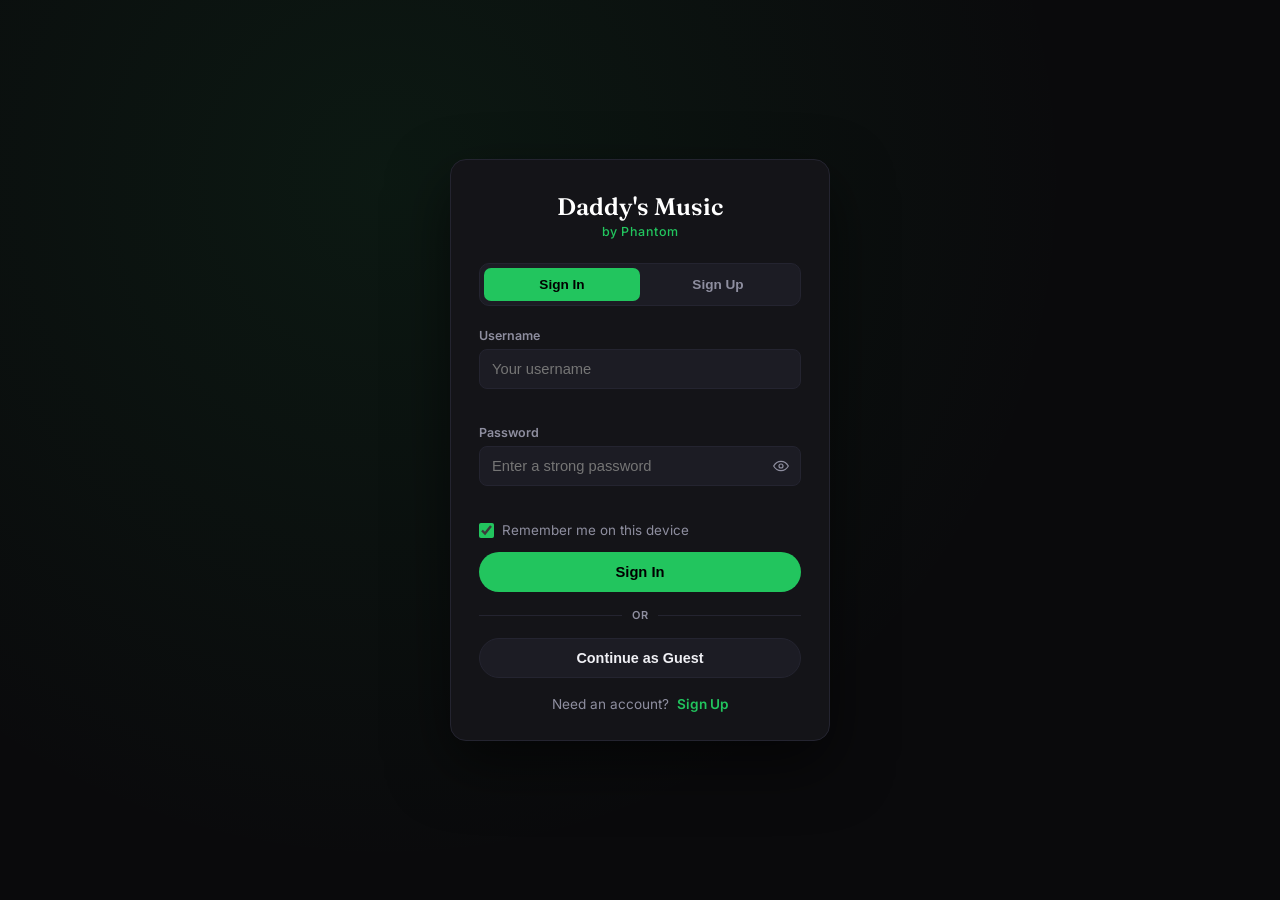
==== frontend/index.html @ 2f550583 "fix: ensure first song autoplays on mobile web without opening video" ====
<!DOCTYPE html>
<html lang="en">
<head>
  <meta charset="UTF-8">
  <meta name="viewport" content="width=device-width, initial-scale=1, viewport-fit=cover">
  <meta name="theme-color" content="#22c55e">
  <title>Daddy's Music — by Phantom</title>
  <link rel="icon" href="data:,">
  <link rel="manifest" href="manifest.json">
  <link rel="preconnect" href="https://fonts.googleapis.com">
  <link rel="preconnect" href="https://fonts.gstatic.com" crossorigin>
  <link href="https://fonts.googleapis.com/css2?family=Fraunces:opsz,wght@9..144,400;9..144,500;9..144,600&family=Inter:wght@400;500;600;700&display=swap" rel="stylesheet">
  <link rel="stylesheet" href="styles.css?v=22">
</head>
<body class="gate-active">

<div id="authGate" class="auth-gate">
  <div class="auth-card">
    <div class="auth-brand">Daddy's Music <span>by Phantom</span></div>

    <div class="auth-tabs">
      <button type="button" class="auth-tab active" id="tabLogin" data-mode="login">Sign In</button>
      <button type="button" class="auth-tab" id="tabRegister" data-mode="register">Sign Up</button>
    </div>

    <form id="authForm" autocomplete="off" action="javascript:void(0);">
      <div class="auth-field">
        <label for="gateUsername">Username</label>
        <input type="text" id="gateUsername" placeholder="e.g. phantom_92" autocomplete="off" maxlength="20" />
        <div class="field-msg" id="usernameMsg"></div>
      </div>

      <div class="auth-field">
        <label for="gatePassword">Password</label>
        <div class="pass-wrap">
          <input type="password" id="gatePassword" placeholder="Enter a strong password" autocomplete="new-password" />
          <button type="button" class="pass-toggle" id="passToggle" aria-label="Show password">
            <svg width="16" height="16" viewBox="0 0 24 24" fill="none" stroke="currentColor" stroke-width="1.8"><path d="M1 12s4-7 11-7 11 7 11 7-4 7-11 7-11-7-11-7z"/><circle cx="12" cy="12" r="3"/></svg>
          </button>
        </div>
        <div class="strength-meter" id="strengthMeter" style="display:none;">
          <div class="strength-bar"><div class="strength-fill" id="strengthFill"></div></div>
          <span class="strength-label" id="strengthLabel"></span>
        </div>
        <div class="field-msg" id="passwordMsg"></div>
      </div>

      <div class="auth-remember-row">
        <label>
          <input type="checkbox" id="gateRememberMe" checked />
          <span>Remember me on this device</span>
        </label>
      </div>

      <div class="auth-error" id="authError" style="display:none;"></div>

      <button type="submit" class="auth-submit" id="authSubmit">Sign In</button>
    </form>

    <div class="auth-divider">
      <span></span>
      <span>or</span>
      <span></span>
    </div>

    <button type="button" class="auth-guest-btn" id="guestBtn">Continue as Guest</button>

    <p class="auth-switch">
      <span id="switchText">Need an account?</span>
      <a href="#" id="switchLink">Sign Up</a>
    </p>
  </div>
</div>

<div class="app">
  <nav class="nav" aria-label="Library navigation">
    <div class="nav-brand-row">
      <div class="brand">Daddy's Music <span>by Phantom</span></div>
      <button type="button" class="nav-close-btn" id="navCloseBtn" aria-label="Close navigation" title="Close menu">✕</button>
    </div>

    <div class="nav-group">
      <div class="nav-label">Library</div>
      <div class="nav-item active" data-view="browse">
        <svg viewBox="0 0 24 24" fill="none" stroke="currentColor" stroke-width="1.6"><circle cx="11" cy="11" r="7"/><path d="M21 21l-4.3-4.3"/></svg>
        Browse
      </div>
      <div class="nav-item" data-view="favorites">
        <svg viewBox="0 0 24 24" fill="none" stroke="currentColor" stroke-width="1.6"><path d="M12 20s-7-4.4-9.5-9A5.5 5.5 0 0112 5.5 5.5 5.5 0 0121.5 11c-2.5 4.6-9.5 9-9.5 9z"/></svg>
        Favorites
      </div>
      <div class="nav-item mobile-only-item" data-view="queue">
        <svg viewBox="0 0 24 24" fill="none" stroke="currentColor" stroke-width="1.6"><path d="M8 6h13M8 12h13M8 18h13M3 6h.01M3 12h.01M3 18h.01"/></svg>
        Up Next (Queue)
      </div>
    </div>

    <div class="nav-group">
      <div class="nav-label">Smart Mixes</div>
      <div class="nav-item" data-view="smart-top">
        <svg viewBox="0 0 24 24" fill="none" stroke="currentColor" stroke-width="1.6"><path d="M13 2L3 14h9l-1 8 10-12h-9l1-8z"/></svg>
        Top Played
      </div>
      <div class="nav-item" data-view="smart-forgotten">
        <svg viewBox="0 0 24 24" fill="none" stroke="currentColor" stroke-width="1.6"><circle cx="12" cy="12" r="9"/><path d="M12 7v5l3 3"/></svg>
        Forgotten Favorites
      </div>
      <div class="nav-item" id="quickMixNavBtn" data-view="smart-quickmix">
        <svg viewBox="0 0 24 24" fill="none" stroke="currentColor" stroke-width="1.6"><path d="M12 3v18M3 12h18M5.6 5.6l12.8 12.8M18.4 5.6L5.6 18.4"/></svg>
        Quick Mix
      </div>
    </div>

    <div class="nav-group">
      <div class="nav-label">Playlists</div>
      <div id="playlistList"></div>
      <div class="new-playlist" id="newPlaylistBtn">
        <svg width="14" height="14" viewBox="0 0 24 24" fill="none" stroke="currentColor" stroke-width="2"><path d="M12 5v14M5 12h14"/></svg>
        New playlist
      </div>
    </div>

    <div class="nav-user-box" id="navUserBox" style="display:none;">
      <div class="nav-user-info">
        <div class="nav-user-avatar" id="navUserAvatar">P</div>
        <div class="nav-user-meta">
          <div class="nav-username" id="navUsername">User</div>
          <div class="nav-user-sub">Phantom Member</div>
        </div>
      </div>
      <button type="button" class="nav-logout-btn" id="navLogoutBtn" title="Sign out" aria-label="Sign out">
        <svg width="16" height="16" viewBox="0 0 24 24" fill="none" stroke="currentColor" stroke-width="1.8"><path d="M9 21H5a2 2 0 01-2-2V5a2 2 0 012-2h4M16 17l5-5-5-5M21 12H9"/></svg>
      </button>
    </div>
  </nav>
  <div id="mobileNavBackdrop" class="mobile-nav-backdrop"></div>

  <main class="main" id="mainContent">
    <div class="top-row">
      <button type="button" class="mobile-menu-btn" id="mobileMenuBtn" aria-label="Open Library Menu" title="Menu">
        <svg width="20" height="20" viewBox="0 0 24 24" fill="none" stroke="currentColor" stroke-width="2"><path d="M3 12h18M3 6h18M3 18h18"/></svg>
      </button>
      <div class="search-wrap" role="search">
        <svg class="search-icon" viewBox="0 0 24 24" fill="none" stroke="currentColor" stroke-width="1.6"><circle cx="11" cy="11" r="7"/><path d="M21 21l-4.3-4.3"/></svg>
        <input id="searchInput" type="text" placeholder="Search songs, artists, or fuzzy filter (e.g. 'arjit channa')…" aria-label="Search library" autocomplete="off" spellcheck="false">
        <button type="button" class="search-clear-btn hidden" id="searchClearBtn" aria-label="Clear search" title="Clear search">✕</button>
      </div>

      <div class="top-actions-right">
        <button type="button" class="top-pill-btn" id="listenAlongBtn" title="Multi-User Listen Along Room">
          <svg width="14" height="14" viewBox="0 0 24 24" fill="none" stroke="currentColor" stroke-width="1.8"><path d="M17 21v-2a4 4 0 00-4-4H5a4 4 0 00-4 4v2"/><circle cx="9" cy="7" r="4"/><path d="M23 21v-2a4 4 0 00-3-3.87M16 3.13a4 4 0 010 7.75"/></svg>
          <span id="listenAlongLabel">Listen Along</span>
          <span id="roomBadge" class="room-live-dot hidden"></span>
        </button>

        <button type="button" class="top-icon-btn" id="cmdPaletteBtn" title="Command Palette & Keyboard Shortcuts (Ctrl+K)" aria-label="Command Palette">
          <svg width="16" height="16" viewBox="0 0 24 24" fill="none" stroke="currentColor" stroke-width="1.8"><rect x="3" y="5" width="18" height="14" rx="2"/><path d="M7 9h2M11 9h2M15 9h2M7 13h10"/></svg>
        </button>
      </div>
    </div>

    <h1 class="section-title" id="viewTitle">Browse</h1>
    <p class="hint" id="viewHint">Search for any song or artist. Click a track to stream ad-free.</p>

    <div class="track-list">
      <div class="track-head">
        <div>#</div>
        <div>Title</div>
        <div>Album</div>
        <div></div>
        <div style="text-align:right">Time</div>
      </div>
      <div id="trackContainer"></div>
    </div>
  </main>

  <aside class="queue" aria-label="Playback queue">
    <div class="queue-header-row">
      <div>
        <h2>Up next</h2>
        <p class="hint">Drag tracks (⋮⋮) to reorder.</p>
      </div>
      <button type="button" class="nav-mini-btn" id="clearQueueBtn" title="Clear queue">Clear</button>
    </div>
    <div id="queueContainer"></div>
  </aside>

  <footer class="player" id="playerBar" aria-label="Player controls">
    <div class="p-now" id="playerNow">
      <div class="p-now-clickable" id="nowTrackClickArea" title="Click to open YouTube Music Video">
        <img class="cover" id="nowCover" crossorigin="anonymous" src="" alt="Album Art" style="display:none; object-fit:cover;" />
        <div class="t-meta">
          <div class="t-title" id="nowTitle">Nothing playing</div>
          <div class="t-artist" id="nowArtist">Pick a track to start</div>
        </div>
      </div>
      <div class="p-now-actions">
        <button type="button" class="icon-btn fav" id="nowFav" aria-label="Favorite current track" title="Favorite (F)">
          <svg width="16" height="16" viewBox="0 0 24 24" fill="none" stroke="currentColor" stroke-width="1.8"><path d="M12 20s-7-4.4-9.5-9A5.5 5.5 0 0112 5.5 5.5 5.5 0 0121.5 11c-2.5 4.6-9.5 9-9.5 9z"/></svg>
        </button>
        <button type="button" class="icon-btn" id="nowAddPlaylistBtn" aria-label="Add current track to playlist" title="Add to Playlist / Queue">
          <svg width="16" height="16" viewBox="0 0 24 24" fill="none" stroke="currentColor" stroke-width="1.8"><path d="M12 5v14M5 12h14"/></svg>
        </button>
      </div>
    </div>

    <div class="p-controls">
      <div class="p-buttons">
        <button type="button" class="toggle" id="shuffleBtn" aria-label="Shuffle" title="Shuffle">
          <svg width="16" height="16" viewBox="0 0 24 24" fill="none" stroke="currentColor" stroke-width="1.8"><path d="M16 3h5v5M4 20L21 3M21 16v5h-5M4 4l5 5"/></svg>
        </button>
        <button type="button" id="prevBtn" aria-label="Previous track" title="Previous (P)">
          <svg width="18" height="18" viewBox="0 0 24 24" fill="currentColor"><path d="M6 5h2v14H6zM20 5v14l-11-7z"/></svg>
        </button>
        <button type="button" class="play-btn" id="playBtn" aria-label="Play" title="Play / Pause (Space)">
          <svg id="playIcon" width="15" height="15" viewBox="0 0 24 24" fill="currentColor"><path d="M8 5v14l11-7z"/></svg>
        </button>
        <button type="button" id="nextBtn" aria-label="Next track" title="Next (N)">
          <svg width="18" height="18" viewBox="0 0 24 24" fill="currentColor"><path d="M16 5h2v14h-2zM4 5v14l11-7z"/></svg>
        </button>
        <button type="button" class="toggle" id="repeatBtn" aria-label="Repeat" title="Repeat">
          <svg width="16" height="16" viewBox="0 0 24 24" fill="none" stroke="currentColor" stroke-width="1.8"><path d="M17 2l4 4-4 4M3 11V9a4 4 0 014-4h14M7 22l-4-4 4-4M21 13v2a4 4 0 01-4 4H3"/></svg>
        </button>
      </div>
      <div class="p-seek">
        <span class="p-time" id="curTime">0:00</span>
        <div class="seek-track" id="seekTrack" role="slider" aria-label="Seek" tabindex="0" aria-valuemin="0" aria-valuemax="100" aria-valuenow="0">
          <div class="seek-fill" id="seekFill"></div>
        </div>
        <span class="p-time end" id="durTime">0:00</span>
      </div>
    </div>

    <div class="p-extra">
      <canvas id="playerVisualizer" class="player-visualizer" width="108" height="30" title="Real-Time Visualizer — Click to cycle mode (Bars / Spectrum / Waveform)"></canvas>

      <button type="button" class="pill-btn-extra" id="speedBtn" title="Playback Speed (Pitch-Preserved) — Click to cycle">1.0×</button>

      <div class="sleep-wrap">
        <button type="button" class="icon-btn-extra" id="sleepTimerBtn" aria-label="Sleep Timer" title="Sleep Timer">
          <svg width="16" height="16" viewBox="0 0 24 24" fill="none" stroke="currentColor" stroke-width="1.8"><path d="M21 12.79A9 9 0 1111.21 3 7 7 0 0021 12.79z"/></svg>
          <span id="sleepTimerBadge" class="sleep-badge hidden"></span>
        </button>
        <div id="sleepTimerMenu" class="popover-menu hidden">
          <div class="popover-title">Sleep Timer</div>
          <button type="button" class="popover-option" data-sleep="0">Off</button>
          <button type="button" class="popover-option" data-sleep="15">15 minutes</button>
          <button type="button" class="popover-option" data-sleep="30">30 minutes</button>
          <button type="button" class="popover-option" data-sleep="45">45 minutes</button>
          <button type="button" class="popover-option" data-sleep="eot">End of Track</button>
        </div>
      </div>

      <button type="button" class="icon-btn-extra" id="videoToggleBtn" aria-label="YouTube Music Video" title="Watch YouTube Music Video">
        <svg width="16" height="16" viewBox="0 0 24 24" fill="none" stroke="currentColor" stroke-width="1.8"><rect x="2" y="5" width="15" height="14" rx="2"/><path d="M17 9l5-3v12l-5-3v-6z"/></svg>
      </button>

      <button type="button" class="icon-btn-extra" id="lyricsBtn" aria-label="Toggle Lyrics" title="Synced Lyrics" onclick="toggleLyricsModal()">
        <svg width="16" height="16" viewBox="0 0 24 24" fill="none" stroke="currentColor" stroke-width="1.8"><path d="M12 14c1.66 0 3-1.34 3-3V5c0-1.66-1.34-3-3-3S9 3.34 9 5v6c0 1.66 1.34 3 3 3zm5-3c0 2.76-2.24 5-5 5s-5-2.24-5-5H5c0 3.53 2.61 6.43 6 6.92V21h2v-3.08c3.39-.49 6-3.39 6-6.92h-2z"/></svg>
      </button>

      <button type="button" class="icon-btn-extra" id="eqBtn" aria-label="Studio & Equalizer" title="Studio Audio & Equalizer (Crossfade / ReplayGain)" onclick="toggleEqModal()">
        <svg width="16" height="16" viewBox="0 0 24 24" fill="none" stroke="currentColor" stroke-width="1.8"><path d="M10 20h4V4h-4v16zm-6 0h4v-8H4v8zM16 9v11h4V9h-4z"/></svg>
      </button>

      <button type="button" class="icon-btn-extra" id="pipBtn" aria-label="Mini Player (Picture-in-Picture)" title="Floating Mini-Player (Picture-in-Picture)">
        <svg width="16" height="16" viewBox="0 0 24 24" fill="none" stroke="currentColor" stroke-width="1.8"><rect x="2" y="4" width="20" height="16" rx="2"/><rect x="11" y="11" width="9" height="7" rx="1" fill="currentColor"/></svg>
      </button>

      <div class="vol">
        <svg width="15" height="15" viewBox="0 0 24 24" fill="none" stroke="currentColor" stroke-width="1.8"><path d="M4 9v6h4l5 5V4L8 9H4z"/></svg>
        <input type="range" id="volSlider" min="0" max="100" value="70" aria-label="Volume">
      </div>
    </div>
  </footer>
</div>

<div id="lyrics-modal" class="lyrics-modal hidden">
  <div class="lyrics-header">
    <div class="lyrics-track-info">
      <h3 id="lyrics-song-title">Song Title</h3>
      <p id="lyrics-song-artist">Artist Name</p>
    </div>

    <div class="lyrics-sync-controls">
      <button type="button" class="sync-adj-btn" onclick="adjustLyricOffset(-0.5)" title="Lyrics earlier (-0.5s)">-0.5s</button>
      <span id="lyricOffsetDisplay">-0.3s</span>
      <button type="button" class="sync-adj-btn" onclick="adjustLyricOffset(0.5)" title="Lyrics later (+0.5s)">+0.5s</button>
    </div>

    <button class="close-btn" type="button" onclick="toggleLyricsModal()" aria-label="Close lyrics">✕</button>
  </div>

  <div class="lyrics-viz-bar">
    <canvas id="lyricsVisualizer" width="350" height="40" title="Click to switch visualizer style"></canvas>
  </div>

  <div id="lyrics-container" class="lyrics-container">
    <p class="lyrics-status">Play a song to load lyrics...</p>
  </div>
</div>

<div id="eq-modal" class="eq-modal hidden">
  <div class="eq-header">
    <h3>Studio Audio & Equalizer</h3>
    <button class="close-btn" type="button" onclick="toggleEqModal()">✕</button>
  </div>
  
  <div class="eq-presets">
    <label for="eq-preset-select">Preset:</label>
    <select id="eq-preset-select" onchange="applyEqPreset(this.value)">
      <option value="flat">Flat (Default)</option>
      <option value="bass">Bass Boost</option>
      <option value="treble">Treble Boost</option>
      <option value="vocal">Vocal Booster</option>
      <option value="electronic">Electronic / Dance</option>
    </select>
  </div>

  <div class="eq-sliders">
    <div class="eq-band">
      <span class="eq-val" id="val-band-60">0dB</span>
      <input type="range" id="band-60" min="-12" max="12" step="1" value="0" oninput="updateBand(0, this.value)" />
      <span class="eq-label">60Hz</span>
    </div>
    <div class="eq-band">
      <span class="eq-val" id="val-band-250">0dB</span>
      <input type="range" id="band-250" min="-12" max="12" step="1" value="0" oninput="updateBand(1, this.value)" />
      <span class="eq-label">250Hz</span>
    </div>
    <div class="eq-band">
      <span class="eq-val" id="val-band-1k">0dB</span>
      <input type="range" id="band-1k" min="-12" max="12" step="1" value="0" oninput="updateBand(2, this.value)" />
      <span class="eq-label">1kHz</span>
    </div>
    <div class="eq-band">
      <span class="eq-val" id="val-band-4k">0dB</span>
      <input type="range" id="band-4k" min="-12" max="12" step="1" value="0" oninput="updateBand(3, this.value)" />
      <span class="eq-label">4kHz</span>
    </div>
    <div class="eq-band">
      <span class="eq-val" id="val-band-16k">0dB</span>
      <input type="range" id="band-16k" min="-12" max="12" step="1" value="0" oninput="updateBand(4, this.value)" />
      <span class="eq-label">16kHz</span>
    </div>
  </div>

  <div class="studio-divider"></div>

  <div class="studio-controls">
    <div class="studio-row">
      <div class="studio-label-wrap">
        <span class="studio-title">Gapless Crossfade</span>
        <span class="studio-sub">Smooth gain ramp between tracks</span>
      </div>
      <div class="studio-control-right">
        <input type="range" id="crossfadeSlider" min="0" max="6" step="1" value="3" />
        <span id="crossfadeVal" class="studio-badge">3s</span>
      </div>
    </div>

    <div class="studio-row">
      <div class="studio-label-wrap">
        <span class="studio-title">ReplayGain Normalizer</span>
        <span class="studio-sub">Dynamics compressor & RMS loudness match</span>
      </div>
      <label class="studio-switch">
        <input type="checkbox" id="replayGainToggle" checked />
        <span class="studio-slider"></span>
      </label>
    </div>

    <div class="studio-row">
      <div class="studio-label-wrap">
        <span class="studio-title">Visualizer Mode</span>
        <span class="studio-sub">Real-time AnalyserNode spectrum style</span>
      </div>
      <select id="vizModeSelect" class="studio-select">
        <option value="bars">Frequency Bars</option>
        <option value="retro">Retro LED Spectrum</option>
        <option value="wave">Circular / Waveform</option>
      </select>
    </div>
  </div>
</div>

<div id="playlistModal" class="modal-overlay" style="display:none;">
  <div class="modal-box">
    <h3 id="playlistModalTitle">New Playlist</h3>
    <p id="playlistModalDesc">Give your playlist a title to start adding tracks.</p>
    <input type="text" id="modalPlaylistInput" placeholder="My Chill Vibes..." maxlength="50" autocomplete="off" />
    <div class="modal-actions">
      <button id="cancelModalBtn" class="btn-secondary" type="button">Cancel</button>
      <button id="createModalBtn" class="btn-primary" type="button">Create</button>
    </div>
  </div>
</div>

<div id="cmdPaletteModal" class="modal-overlay" style="display:none;">
  <div class="modal-box cmd-palette-box">
    <div class="cmd-search-bar">
      <svg width="16" height="16" viewBox="0 0 24 24" fill="none" stroke="currentColor" stroke-width="1.8"><circle cx="11" cy="11" r="7"/><path d="M21 21l-4.3-4.3"/></svg>
      <input type="text" id="cmdPaletteInput" placeholder="Type a command or playlist…" autocomplete="off" spellcheck="false" />
      <button type="button" class="close-btn" id="closeCmdPaletteBtn">✕</button>
    </div>

    <div id="cmdPaletteResults" class="cmd-results"></div>

    <div class="cmd-shortcuts-section">
      <div class="cmd-section-title">Keyboard Shortcuts</div>
      <div class="cmd-shortcuts-grid">
        <div class="hotkey-item">
          <span class="hotkey-label">Play / Pause</span>
          <span class="hotkey-keys"><kbd>Space</kbd></span>
        </div>
        <div class="hotkey-item">
          <span class="hotkey-label">Seek -10s / +10s</span>
          <span class="hotkey-keys"><kbd>J</kbd><span class="hotkey-sep">/</span><kbd>L</kbd></span>
        </div>
        <div class="hotkey-item">
          <span class="hotkey-label">Seek -5s / +5s</span>
          <span class="hotkey-keys"><kbd>←</kbd><span class="hotkey-sep">/</span><kbd>→</kbd></span>
        </div>
        <div class="hotkey-item">
          <span class="hotkey-label">Volume ±5%</span>
          <span class="hotkey-keys"><kbd>↑</kbd><span class="hotkey-sep">/</span><kbd>↓</kbd></span>
        </div>
        <div class="hotkey-item">
          <span class="hotkey-label">Next / Previous</span>
          <span class="hotkey-keys"><kbd>N</kbd><span class="hotkey-sep">/</span><kbd>P</kbd></span>
        </div>
        <div class="hotkey-item">
          <span class="hotkey-label">Mute / Unmute</span>
          <span class="hotkey-keys"><kbd>M</kbd></span>
        </div>
        <div class="hotkey-item">
          <span class="hotkey-label">Favorite Track</span>
          <span class="hotkey-keys"><kbd>F</kbd></span>
        </div>
        <div class="hotkey-item">
          <span class="hotkey-label">Command Palette</span>
          <span class="hotkey-keys"><kbd>Ctrl + K</kbd></span>
        </div>
      </div>
    </div>
  </div>
</div>

<div id="listenAlongModal" class="modal-overlay" style="display:none;">
  <div class="modal-box listen-along-box">
    <div class="eq-header">
      <h3>Listen Along — Live Room</h3>
      <button type="button" class="close-btn" id="closeListenAlongBtn">✕</button>
    </div>
    <p>Synchronize playback and share a live queue with friends in real time.</p>

    <div id="roomDisconnectedView">
      <div class="room-join-row">
        <input type="text" id="roomCodeInput" placeholder="Enter Room Code (e.g. PHN482)" maxlength="12" autocomplete="off" />
        <button type="button" class="btn-primary" id="joinRoomBtn">Join</button>
      </div>
      <div class="room-or-divider"><span>OR</span></div>
      <button type="button" class="btn-secondary full-width-btn" id="createRoomBtn">Create New Listen Along Room</button>
    </div>

    <div id="roomConnectedView" class="hidden">
      <div class="room-active-banner">
        <div>
          <div class="room-code-label">Active Room Code</div>
          <div class="room-code-display" id="activeRoomCodeDisplay">------</div>
        </div>
        <div class="room-banner-actions">
          <button type="button" class="btn-secondary" id="copyRoomCodeBtn">Copy Code</button>
          <button type="button" class="btn-secondary danger-border" id="leaveRoomBtn">Leave</button>
        </div>
      </div>
      <div class="room-members-box">
        <div class="nav-label">Connected Listeners (<span id="roomMemberCount">1</span>)</div>
        <div id="roomMembersList" class="room-members-list"></div>
      </div>
      <div class="room-sync-actions">
        <button type="button" class="btn-primary full-width-btn" id="broadcastStateBtn">Sync Everyone to My Current Playback</button>
      </div>
    </div>
  </div>
</div>

<div id="trackDropdown" class="track-dropdown" style="display:none;">
  <div class="dropdown-item" id="dropdownQueueAction">
    <svg width="14" height="14" viewBox="0 0 24 24" fill="none" stroke="currentColor" stroke-width="2"><path d="M12 5v14M5 12h14"/></svg>
    <span>Add to Queue</span>
  </div>
  <div class="dropdown-divider"></div>
  <div class="dropdown-header">Add to Playlist</div>
  <div id="dropdownPlaylistContainer"></div>
</div>

<div id="videoModal" class="video-modal-backdrop hidden">
  <div class="video-modal-card" id="videoModalCard">
    <div class="video-modal-header">
      <div class="video-meta-left">
        <span class="yt-video-badge">● YT VIDEO</span>
        <div class="video-titles">
          <h3 id="videoModalTitle">Select a track</h3>
          <p id="videoModalArtist">YouTube Music Video</p>
        </div>
      </div>
      <div class="video-modal-actions">
        <button type="button" class="video-ctrl-btn" id="videoDockBtn" title="Toggle Docked Mini-Video / Cinema Mode">
          <svg width="15" height="15" viewBox="0 0 24 24" fill="none" stroke="currentColor" stroke-width="1.8"><rect x="2" y="4" width="20" height="16" rx="2"/><rect x="12" y="11" width="8" height="7" rx="1" fill="currentColor"/></svg>
        </button>
        <button type="button" class="video-ctrl-btn" id="videoFullscreenBtn" title="Fullscreen Video">
          <svg width="15" height="15" viewBox="0 0 24 24" fill="none" stroke="currentColor" stroke-width="1.8"><path d="M8 3H5a2 2 0 00-2 2v3m18 0V5a2 2 0 00-2-2h-3m0 18h3a2 2 0 002-2v-3M3 16v3a2 2 0 002 2h3"/></svg>
        </button>
        <button type="button" class="video-ctrl-btn close" id="closeVideoModalBtn" title="Minimize to Audio-Only">✕</button>
      </div>
    </div>

    <div class="video-stage" id="videoStage">
      <div id="ytPlayerContainer" class="yt-player-container"></div>
      <div id="videoLoadingOverlay" class="video-loading-overlay hidden">
        <div class="video-spinner"></div>
        <span>Loading YouTube Music Video…</span>
      </div>
    </div>
  </div>
</div>

<audio id="audioEngine" crossorigin="anonymous" preload="auto"></audio>
<audio id="audioEngineB" crossorigin="anonymous" preload="auto"></audio>

<script src="https://www.youtube.com/iframe_api"></script>
<script src="socket.io.min.js"></script>
<script src="auth-gate.js?v=22"></script>
<script src="app.js?v=22"></script>
</body>
</html>
---- frontend/styles.css ----
* {
  margin: 0;
  padding: 0;
  box-sizing: border-box;
}

:root {
  --bg-base: #0a0a0c;
  --bg-surface: #141418;
  --bg-card: #1c1c24;
  --bg-card-hover: #262632;
  --text-main: #f0f0f5;
  --text-muted: #8e8e9f;
  --brand: #22c55e;
  --brand-glow: rgba(34, 197, 94, 0.25);
  --danger: #ef4444;
  --border: #242430;
  --border-subtle: #24242e;
  --surface-2: #272733;
  --bg-hover: #27272a;
  --accent: #1ed760;
  --dynamic-tint: rgba(34, 197, 94, 0.09);
  --dynamic-tint-secondary: rgba(16, 185, 129, 0.04);
}

html, body {
  overscroll-behavior: none;
}

body {
  font-family: 'Inter', -apple-system, BlinkMacSystemFont, "Segoe UI", Roboto, sans-serif;
  background-color: var(--bg-base);
  color: var(--text-main);
  height: 100vh;
  overflow: hidden;
  user-select: none;
}

::-webkit-scrollbar {
  width: 6px;
  height: 6px;
}
::-webkit-scrollbar-track {
  background: transparent;
}
::-webkit-scrollbar-thumb {
  background: var(--border);
  border-radius: 4px;
}
::-webkit-scrollbar-thumb:hover {
  background: var(--text-muted);
}

.app {
  display: grid;
  grid-template-columns: 240px 1fr 300px;
  grid-template-rows: 1fr 86px;
  height: 100vh;
  overflow: hidden;
}

.nav {
  grid-row: 1;
  grid-column: 1;
  background: var(--bg-surface);
  border-right: 1px solid var(--border);
  padding: 24px 16px;
  display: flex;
  flex-direction: column;
  gap: 20px;
  overflow-y: auto;
}

.brand {
  font-family: 'Fraunces', serif;
  font-size: 1.3rem;
  font-weight: 600;
  color: #fff;
  letter-spacing: -0.3px;
}

.brand span {
  display: block;
  font-family: 'Inter', sans-serif;
  font-size: 0.75rem;
  color: var(--brand);
  font-weight: 500;
  letter-spacing: 0.5px;
  margin-top: 2px;
}

.nav-group {
  display: flex;
  flex-direction: column;
  gap: 5px;
}

.nav-label-row {
  display: flex;
  align-items: center;
  justify-content: space-between;
  padding: 0 10px 4px;
}

.nav-label {
  font-size: 0.72rem;
  text-transform: uppercase;
  color: var(--text-muted);
  letter-spacing: 0.8px;
  font-weight: 700;
  padding: 0 10px 4px;
}

.nav-label-row .nav-label {
  padding: 0;
}

.nav-mini-btn {
  display: inline-flex;
  align-items: center;
  gap: 4px;
  background: var(--bg-card);
  border: 1px solid var(--border);
  color: var(--text-muted);
  font-size: 0.72rem;
  font-weight: 600;
  padding: 3px 8px;
  border-radius: 6px;
  cursor: pointer;
  transition: color 0.15s, border-color 0.15s, background 0.15s;
}

.nav-mini-btn:hover {
  color: var(--text-main);
  border-color: var(--brand);
  background: var(--bg-card-hover);
}

.nav-item {
  display: flex;
  align-items: center;
  gap: 12px;
  padding: 9px 14px;
  border-radius: 8px;
  color: var(--text-muted);
  font-size: 0.88rem;
  cursor: pointer;
  transition: background 0.15s, color 0.15s;
}

.nav-item svg {
  width: 17px;
  height: 17px;
  stroke: currentColor;
  flex-shrink: 0;
}

.nav-item:hover {
  background: var(--bg-card);
  color: var(--text-main);
}

.nav-item.active {
  background: var(--brand-glow);
  color: var(--brand);
  font-weight: 600;
}

.playlist-row {
  display: flex;
  align-items: center;
  justify-content: space-between;
  padding: 8px 12px;
  border-radius: 6px;
  font-size: 0.88rem;
  color: var(--text-muted);
  cursor: pointer;
  transition: background 0.15s, color 0.15s;
}

.playlist-row:hover {
  background: var(--bg-card);
  color: var(--text-main);
}

.playlist-row.active {
  background: var(--brand-glow);
  color: var(--brand);
  font-weight: 600;
}

.pl-actions {
  display: flex;
  align-items: center;
  gap: 6px;
  margin-left: 6px;
}

.pl-edit,
.pl-delete {
  background: transparent;
  border: none;
  color: var(--text-muted);
  cursor: pointer;
  opacity: 0;
  padding: 2px;
  display: inline-flex;
  align-items: center;
  justify-content: center;
  transition: opacity 0.2s, color 0.2s;
}

.playlist-row:hover .pl-edit,
.playlist-row:hover .pl-delete {
  opacity: 1;
}

.pl-edit:hover {
  color: var(--brand);
}

.pl-delete:hover {
  color: var(--danger);
}

.new-playlist {
  display: flex;
  align-items: center;
  gap: 10px;
  padding: 9px 14px;
  font-size: 0.85rem;
  color: var(--brand);
  cursor: pointer;
  font-weight: 500;
  border-radius: 6px;
  transition: background 0.15s;
}

.new-playlist:hover {
  background: var(--brand-glow);
}

.main {
  grid-row: 1;
  grid-column: 2;
  padding: 24px 36px;
  overflow-y: auto;
  display: flex;
  flex-direction: column;
  background: radial-gradient(circle at 20% 0%, var(--dynamic-tint), var(--dynamic-tint-secondary) 45%, transparent 75%),
              var(--bg-base);
  transition: background 0.8s ease;
}

.top-row {
  display: flex;
  align-items: center;
  justify-content: space-between;
  gap: 16px;
  margin-bottom: 24px;
}

.search-wrap {
  position: relative;
  width: 410px;
  max-width: 100%;
  display: flex;
  align-items: center;
}

.search-wrap svg.search-icon {
  position: absolute;
  left: 14px;
  width: 17px;
  height: 17px;
  color: var(--text-muted);
  pointer-events: none;
}

#searchInput {
  width: 100%;
  background: var(--bg-card);
  border: 1px solid var(--border);
  border-radius: 20px;
  padding: 10px 38px 10px 40px;
  color: #fff;
  font-size: 0.88rem;
  outline: none;
  transition: border-color 0.2s, box-shadow 0.2s;
}

#searchInput:focus {
  border-color: var(--brand);
  box-shadow: 0 0 0 3px var(--brand-glow);
}

.search-clear-btn {
  position: absolute;
  right: 10px;
  width: 22px;
  height: 22px;
  border-radius: 50%;
  border: none;
  background: rgba(255, 255, 255, 0.08);
  color: var(--text-muted);
  font-size: 0.75rem;
  line-height: 1;
  display: flex;
  align-items: center;
  justify-content: center;
  cursor: pointer;
  transition: background 0.15s, color 0.15s;
}

.search-clear-btn:hover {
  background: rgba(255, 255, 255, 0.18);
  color: #fff;
}

.search-clear-btn.hidden {
  display: none !important;
}

.top-actions-right {
  display: flex;
  align-items: center;
  gap: 10px;
}

.top-pill-btn {
  display: inline-flex;
  align-items: center;
  gap: 7px;
  background: var(--bg-card);
  border: 1px solid var(--border);
  color: var(--text-main);
  font-size: 0.8rem;
  font-weight: 600;
  padding: 7px 13px;
  border-radius: 999px;
  cursor: pointer;
  transition: border-color 0.15s, background 0.15s;
}

.top-pill-btn:hover {
  background: var(--bg-card-hover);
  border-color: var(--brand);
}

.top-pill-btn.active-room {
  border-color: var(--brand);
  background: var(--brand-glow);
  color: var(--brand);
}

.room-live-dot {
  width: 7px;
  height: 7px;
  border-radius: 50%;
  background: var(--brand);
  box-shadow: 0 0 8px var(--brand);
}

.top-icon-btn {
  background: var(--bg-card);
  border: 1px solid var(--border);
  color: var(--text-muted);
  width: 34px;
  height: 34px;
  border-radius: 50%;
  display: flex;
  align-items: center;
  justify-content: center;
  cursor: pointer;
  transition: color 0.15s, border-color 0.15s, background 0.15s;
}

.top-icon-btn:hover {
  color: var(--text-main);
  border-color: var(--brand);
  background: var(--bg-card-hover);
}

.auth-bar {
  display: flex;
  align-items: center;
}

.section-title {
  font-size: 1.8rem;
  font-weight: 700;
  margin-bottom: 4px;
}

.hint {
  font-size: 0.88rem;
  color: var(--text-muted);
  margin-bottom: 20px;
}

.track-list {
  display: flex;
  flex-direction: column;
}

.track-head {
  display: grid;
  grid-template-columns: 42px 3fr 2fr 96px 60px;
  padding: 8px 12px;
  font-size: 0.78rem;
  text-transform: uppercase;
  letter-spacing: 0.6px;
  color: var(--text-muted);
  border-bottom: 1px solid var(--border);
  font-weight: 600;
}

.track-row {
  display: grid;
  grid-template-columns: 42px 3fr 2fr 96px 60px;
  align-items: center;
  padding: 10px 12px;
  border-radius: 8px;
  font-size: 0.9rem;
  cursor: pointer;
  transition: background 0.15s, transform 0.1s;
}

.track-row:hover {
  background: var(--bg-card);
}

.track-row.playing {
  background: var(--bg-card-hover);
  color: var(--brand);
}

.track-row.playing .t-title {
  color: var(--brand);
}

.track-row.dragging,
.q-item.dragging {
  opacity: 0.4;
}

.track-row.drag-over,
.q-item.drag-over {
  border-top: 2px solid var(--brand);
}

.idx {
  color: var(--text-muted);
  font-size: 0.85rem;
  display: flex;
  align-items: center;
  gap: 6px;
}

.drag-handle {
  cursor: grab;
  color: var(--text-muted);
  font-size: 0.85rem;
  opacity: 0.55;
  user-select: none;
  padding-right: 2px;
}

.drag-handle:hover {
  opacity: 1;
  color: var(--brand);
}

.t-main {
  display: flex;
  align-items: center;
  gap: 12px;
  min-width: 0;
  padding-right: 14px;
}

.t-main .cover {
  width: 42px;
  height: 42px;
  border-radius: 6px;
  object-fit: cover;
  flex-shrink: 0;
  background: var(--surface-2);
}

.t-meta {
  display: flex;
  flex-direction: column;
  min-width: 0;
}

.t-title {
  font-weight: 600;
  white-space: nowrap;
  overflow: hidden;
  text-overflow: ellipsis;
  color: var(--text-main);
}

.t-artist {
  font-size: 0.8rem;
  color: var(--text-muted);
  white-space: nowrap;
  overflow: hidden;
  text-overflow: ellipsis;
  margin-top: 2px;
}

.t-album {
  color: var(--text-muted);
  font-size: 0.85rem;
  white-space: nowrap;
  overflow: hidden;
  text-overflow: ellipsis;
  padding-right: 14px;
}

.play-count-badge {
  display: inline-block;
  background: rgba(34, 197, 94, 0.14);
  color: var(--brand);
  border: 1px solid rgba(34, 197, 94, 0.3);
  font-size: 0.7rem;
  font-weight: 600;
  padding: 1px 7px;
  border-radius: 999px;
  margin-left: 6px;
}

.t-actions {
  display: flex;
  align-items: center;
  gap: 8px;
}

.t-dur {
  color: var(--text-muted);
  font-size: 0.85rem;
  text-align: right;
  font-variant-numeric: tabular-nums;
}

.empty {
  padding: 40px 0;
  text-align: center;
  color: var(--text-muted);
  font-size: 0.9rem;
}

.queue {
  grid-row: 1;
  grid-column: 3;
  background: var(--bg-surface);
  border-left: 1px solid var(--border);
  padding: 24px 18px;
  display: flex;
  flex-direction: column;
  overflow-y: auto;
}

.queue-header-row {
  display: flex;
  align-items: flex-start;
  justify-content: space-between;
}

.queue h2 {
  font-size: 1.1rem;
  font-weight: 700;
  margin-bottom: 4px;
}

.queue .hint {
  margin-bottom: 16px;
}

.q-item {
  display: flex;
  align-items: center;
  gap: 10px;
  padding: 8px 10px;
  border-radius: 6px;
  background: var(--bg-card);
  margin-bottom: 8px;
  cursor: pointer;
  transition: background 0.15s;
}

.q-item:hover {
  background: var(--bg-card-hover);
}

.q-item .cover {
  width: 38px;
  height: 38px;
  border-radius: 4px;
  object-fit: cover;
  flex-shrink: 0;
}

.q-remove {
  background: transparent;
  border: none;
  color: var(--text-muted);
  cursor: pointer;
  padding: 4px;
}

.q-remove:hover {
  color: var(--danger);
}

.player {
  grid-row: 2;
  grid-column: 1 / -1;
  background: linear-gradient(90deg, var(--dynamic-tint), var(--bg-surface) 45%, var(--bg-surface));
  border-top: 1px solid var(--border);
  display: flex;
  align-items: center;
  justify-content: space-between;
  padding: 0 24px;
  z-index: 100;
  transition: background 0.8s ease;
}

.p-now {
  display: flex;
  align-items: center;
  gap: 8px;
  width: 295px;
  min-width: 210px;
}

.p-now-actions {
  display: flex;
  align-items: center;
  gap: 4px;
  flex-shrink: 0;
}

.p-now-clickable {
  display: flex;
  align-items: center;
  gap: 12px;
  min-width: 0;
  flex: 1;
  cursor: pointer;
  padding: 4px 6px;
  border-radius: 8px;
  transition: background 0.15s;
}

.p-now-clickable:hover {
  background: rgba(255, 255, 255, 0.05);
}

.p-now-clickable:hover .t-title {
  color: var(--brand);
}

.p-now .cover {
  width: 54px;
  height: 54px;
  border-radius: 6px;
  object-fit: cover;
  flex-shrink: 0;
}

.p-controls {
  flex: 1;
  max-width: 540px;
  display: flex;
  flex-direction: column;
  align-items: center;
  gap: 6px;
}

.p-buttons {
  display: flex;
  align-items: center;
  gap: 18px;
}

.p-buttons button {
  background: transparent;
  border: none;
  color: var(--text-muted);
  cursor: pointer;
  display: flex;
  align-items: center;
  justify-content: center;
  transition: color 0.15s, transform 0.15s;
}

.p-buttons button:hover {
  color: var(--text-main);
}

.p-buttons .toggle.active {
  color: var(--brand);
}

.play-btn {
  width: 38px;
  height: 38px;
  border-radius: 50%;
  background: var(--text-main) !important;
  color: #000 !important;
}

.play-btn:hover {
  transform: scale(1.05);
}

.p-seek {
  width: 100%;
  display: flex;
  align-items: center;
  gap: 10px;
}

.p-time {
  font-size: 0.75rem;
  color: var(--text-muted);
  width: 34px;
  text-align: center;
  font-variant-numeric: tabular-nums;
}

.seek-track {
  flex: 1;
  height: 4px;
  background: var(--border);
  border-radius: 2px;
  position: relative;
  cursor: pointer;
  transition: height 0.15s;
}

.seek-track:hover {
  height: 6px;
}

.seek-fill {
  width: 0%;
  height: 100%;
  background: var(--brand);
  border-radius: 2px;
}

.p-extra {
  display: flex;
  align-items: center;
  justify-content: flex-end;
  gap: 6px;
}

.player-visualizer {
  width: 108px;
  height: 30px;
  border-radius: 6px;
  background: rgba(255, 255, 255, 0.02);
  border: 1px solid rgba(255, 255, 255, 0.05);
  cursor: pointer;
  margin-right: 4px;
}

.pill-btn-extra {
  background: var(--bg-card);
  border: 1px solid var(--border);
  color: var(--text-main);
  font-size: 0.73rem;
  font-weight: 700;
  padding: 4px 8px;
  border-radius: 6px;
  cursor: pointer;
  font-variant-numeric: tabular-nums;
  transition: border-color 0.15s, color 0.15s;
}

.pill-btn-extra:hover,
.pill-btn-extra.active {
  border-color: var(--brand);
  color: var(--brand);
}

.sleep-wrap {
  position: relative;
  display: flex;
  align-items: center;
}

.sleep-badge {
  position: absolute;
  top: -4px;
  right: -6px;
  background: var(--brand);
  color: #000;
  font-size: 0.6rem;
  font-weight: 700;
  padding: 1px 4px;
  border-radius: 999px;
  pointer-events: none;
}

.popover-menu {
  position: absolute;
  bottom: 42px;
  right: 0;
  width: 155px;
  background: var(--bg-surface);
  border: 1px solid var(--border);
  border-radius: 10px;
  padding: 6px;
  box-shadow: 0 12px 28px rgba(0, 0, 0, 0.65);
  z-index: 1200;
  display: flex;
  flex-direction: column;
  gap: 2px;
}

.popover-title {
  font-size: 0.7rem;
  text-transform: uppercase;
  letter-spacing: 0.6px;
  color: var(--text-muted);
  font-weight: 700;
  padding: 4px 8px;
}

.popover-option {
  background: transparent;
  border: none;
  color: var(--text-main);
  text-align: left;
  padding: 7px 10px;
  border-radius: 6px;
  font-size: 0.82rem;
  cursor: pointer;
}

.popover-option:hover,
.popover-option.active {
  background: var(--brand-glow);
  color: var(--brand);
  font-weight: 600;
}

.vol {
  display: flex;
  align-items: center;
  gap: 8px;
  margin-left: 4px;
}

.vol svg {
  color: var(--text-muted);
}

.vol input[type="range"] {
  accent-color: var(--brand);
  width: 82px;
  cursor: pointer;
}

.btn-primary {
  background: var(--brand);
  color: #000;
  border: none;
  padding: 8px 18px;
  border-radius: 20px;
  font-size: 0.85rem;
  font-weight: 600;
  cursor: pointer;
  transition: opacity 0.2s;
}

.btn-secondary {
  background: var(--bg-card);
  color: var(--text-main);
  border: 1px solid var(--border);
  padding: 8px 18px;
  border-radius: 20px;
  font-size: 0.85rem;
  cursor: pointer;
  transition: background 0.2s, border-color 0.2s;
}

.btn-secondary:hover {
  background: var(--bg-card-hover);
}

.btn-primary:hover {
  opacity: 0.9;
}

.icon-btn {
  background: transparent;
  border: none;
  color: var(--text-muted);
  cursor: pointer;
  padding: 4px;
  display: flex;
  align-items: center;
  justify-content: center;
  transition: color 0.15s;
}

.icon-btn:hover {
  color: var(--text-main);
}

.icon-btn.fav.active {
  color: var(--danger);
}

.icon-btn.fav.active svg {
  fill: var(--danger);
  stroke: var(--danger);
}

.modal-overlay {
  position: fixed;
  inset: 0;
  background: rgba(0, 0, 0, 0.75);
  backdrop-filter: blur(4px);
  display: flex;
  align-items: center;
  justify-content: center;
  z-index: 1000;
}

.modal-box {
  background: var(--bg-surface);
  border: 1px solid var(--border);
  width: 380px;
  max-width: calc(100vw - 32px);
  border-radius: 14px;
  padding: 24px;
  position: relative;
  box-shadow: 0 16px 40px rgba(0, 0, 0, 0.6);
}

.modal-box h3 {
  font-size: 1.2rem;
  margin-bottom: 4px;
}

.modal-box p {
  color: var(--text-muted);
  font-size: 0.85rem;
  margin-bottom: 16px;
}

.modal-box input[type="text"] {
  width: 100%;
  background: var(--bg-card);
  border: 1px solid var(--border);
  border-radius: 8px;
  padding: 10px 12px;
  color: #fff;
  outline: none;
  font-size: 0.9rem;
}

.modal-box input[type="text"]:focus {
  border-color: var(--brand);
}

.modal-actions {
  display: flex;
  align-items: center;
  justify-content: flex-end;
  gap: 10px;
  margin-top: 18px;
}

.track-dropdown {
  position: fixed;
  background: var(--bg-surface);
  border: 1px solid var(--border);
  border-radius: 8px;
  padding: 6px;
  width: 200px;
  z-index: 1000;
  box-shadow: 0 8px 24px rgba(0, 0, 0, 0.5);
}

.dropdown-item {
  display: flex;
  align-items: center;
  gap: 10px;
  padding: 8px 10px;
  border-radius: 6px;
  font-size: 0.85rem;
  cursor: pointer;
  color: var(--text-main);
}

.dropdown-item:hover {
  background: var(--bg-card);
}

.dropdown-divider {
  height: 1px;
  background: var(--border);
  margin: 6px 0;
}

.dropdown-header {
  font-size: 0.72rem;
  text-transform: uppercase;
  color: var(--text-muted);
  font-weight: 700;
  padding: 4px 10px;
  letter-spacing: 0.6px;
}

.dropdown-empty {
  font-size: 0.8rem;
  color: var(--text-muted);
  padding: 6px 10px;
  font-style: italic;
}

body.gate-active .app {
  display: none;
}

.auth-gate {
  position: fixed;
  inset: 0;
  z-index: 2000;
  background: radial-gradient(circle at 30% 20%, rgba(34, 197, 94, 0.08), transparent 60%),
              var(--bg-base);
  display: flex;
  align-items: center;
  justify-content: center;
  padding: 24px;
}

.auth-card {
  width: 100%;
  max-width: 380px;
  background: var(--bg-surface);
  border: 1px solid var(--border);
  border-radius: 16px;
  padding: 32px 28px 28px;
  box-shadow: 0 24px 60px rgba(0, 0, 0, 0.55);
  animation: authRise 0.35s ease;
}

@keyframes authRise {
  from { opacity: 0; transform: translateY(10px); }
  to   { opacity: 1; transform: translateY(0); }
}

.auth-brand {
  font-family: 'Fraunces', serif;
  font-size: 1.5rem;
  font-weight: 600;
  color: #fff;
  text-align: center;
  margin-bottom: 24px;
}

.auth-brand span {
  display: block;
  font-family: 'Inter', sans-serif;
  font-size: 0.78rem;
  color: var(--brand);
  font-weight: 500;
  letter-spacing: 0.5px;
  margin-top: 3px;
}

.auth-tabs {
  display: flex;
  background: var(--bg-card);
  border: 1px solid var(--border);
  border-radius: 10px;
  padding: 4px;
  margin-bottom: 22px;
}

.auth-tab {
  flex: 1;
  background: transparent;
  border: none;
  color: var(--text-muted);
  font-size: 0.85rem;
  font-weight: 600;
  padding: 9px 0;
  border-radius: 7px;
  cursor: pointer;
  transition: background 0.15s, color 0.15s;
}

.auth-tab.active {
  background: var(--brand);
  color: #000;
}

.auth-field {
  margin-bottom: 16px;
}

.auth-field label {
  display: block;
  font-size: 0.78rem;
  color: var(--text-muted);
  margin-bottom: 6px;
  font-weight: 600;
}

.auth-field input {
  width: 100%;
  background: var(--bg-card);
  border: 1px solid var(--border);
  border-radius: 8px;
  padding: 11px 12px;
  color: #fff;
  font-size: 0.92rem;
  outline: none;
  transition: border-color 0.2s, box-shadow 0.2s;
}

.auth-field input:focus {
  border-color: var(--brand);
  box-shadow: 0 0 0 3px var(--brand-glow);
}

.pass-wrap {
  position: relative;
}

.pass-wrap input {
  padding-right: 40px;
}

.pass-toggle {
  position: absolute;
  right: 8px;
  top: 50%;
  transform: translateY(-50%);
  background: transparent;
  border: none;
  color: var(--text-muted);
  cursor: pointer;
  padding: 4px;
  display: flex;
}

.pass-toggle:hover {
  color: var(--text-main);
}

.field-msg {
  font-size: 0.75rem;
  margin-top: 6px;
  min-height: 14px;
}

.field-msg.ok { color: var(--brand); }
.field-msg.bad { color: var(--danger); }
.field-msg.checking { color: var(--text-muted); }

.strength-meter {
  display: flex;
  align-items: center;
  gap: 8px;
  margin-top: 8px;
}

.strength-bar {
  flex: 1;
  height: 4px;
  background: var(--border);
  border-radius: 2px;
  overflow: hidden;
}

.strength-fill {
  height: 100%;
  width: 0%;
  border-radius: 2px;
  transition: width 0.2s ease, background 0.2s ease;
  background: var(--danger);
}

.strength-label {
  font-size: 0.72rem;
  color: var(--text-muted);
  width: 52px;
  text-align: right;
}

.auth-error {
  background: rgba(239, 68, 68, 0.1);
  border: 1px solid rgba(239, 68, 68, 0.3);
  color: var(--danger);
  font-size: 0.82rem;
  padding: 9px 12px;
  border-radius: 8px;
  margin-bottom: 16px;
}

.auth-submit {
  width: 100%;
  background: var(--brand);
  color: #000;
  border: none;
  padding: 12px;
  border-radius: 9999px;
  font-size: 0.92rem;
  font-weight: 700;
  cursor: pointer;
  transition: opacity 0.2s, transform 0.1s;
}

.auth-submit:hover {
  opacity: 0.9;
}

.auth-submit:active {
  transform: scale(0.99);
}

.auth-submit:disabled {
  opacity: 0.5;
  cursor: not-allowed;
}

.auth-remember-row {
  display: flex;
  align-items: center;
  margin-bottom: 14px;
  font-size: 0.84rem;
  color: var(--text-muted);
}

.auth-remember-row label {
  display: flex;
  align-items: center;
  gap: 8px;
  cursor: pointer;
  user-select: none;
}

.auth-remember-row input[type="checkbox"] {
  accent-color: var(--brand);
  cursor: pointer;
  width: 15px;
  height: 15px;
}

.auth-divider {
  display: flex;
  align-items: center;
  margin: 16px 0;
  color: var(--text-muted);
  font-size: 11px;
}

.auth-divider span:first-child,
.auth-divider span:last-child {
  flex: 1;
  height: 1px;
  background: var(--border);
}

.auth-divider span:nth-child(2) {
  padding: 0 10px;
  letter-spacing: 0.6px;
  text-transform: uppercase;
  font-weight: 600;
}

.auth-guest-btn {
  width: 100%;
  background: var(--bg-card);
  color: var(--text-main);
  border: 1px solid var(--border);
  padding: 11px 16px;
  border-radius: 9999px;
  font-size: 0.9rem;
  font-weight: 600;
  cursor: pointer;
  transition: background 0.15s, border-color 0.15s, color 0.15s, transform 0.1s;
}

.auth-guest-btn:hover {
  background: var(--bg-card-hover);
  border-color: var(--brand);
  color: var(--brand);
}

.auth-guest-btn:active {
  transform: scale(0.99);
}

.auth-switch {
  text-align: center;
  font-size: 0.85rem;
  color: var(--text-muted);
  margin-top: 18px;
}

.auth-switch a {
  color: var(--brand);
  text-decoration: none;
  font-weight: 600;
  margin-left: 4px;
}

.auth-switch a:hover {
  text-decoration: underline;
}

.user-chip {
  display: flex;
  align-items: center;
  gap: 10px;
  font-size: 0.85rem;
  color: var(--text-muted);
}

.user-chip strong {
  color: var(--text-main);
}

.user-chip .btn-link-danger {
  background: transparent;
  border: none;
  color: var(--danger);
  font-size: 0.82rem;
  cursor: pointer;
  font-weight: 500;
}

.user-chip .btn-link-danger:hover {
  text-decoration: underline;
}

.view-actions {
  display: flex;
  align-items: center;
  flex-wrap: wrap;
  gap: 10px;
  margin-bottom: 20px;
}

.action-btn {
  display: inline-flex;
  align-items: center;
  gap: 8px;
  padding: 8px 16px;
  border-radius: 20px;
  font-size: 0.83rem;
  font-weight: 600;
  cursor: pointer;
  border: none;
  transition: transform 0.15s, opacity 0.15s, background 0.15s;
}

.action-btn:hover {
  transform: scale(1.02);
  opacity: 0.92;
}

.action-btn.play-all {
  background: var(--brand);
  color: #000;
}

.action-btn.shuffle-play {
  background: var(--bg-card);
  color: var(--text-main);
  border: 1px solid var(--border);
}

.action-btn.shuffle-play:hover {
  background: var(--bg-card-hover);
}

.icon-btn.remove-track:hover {
  color: #ef4444;
}

.hidden {
  display: none !important;
}

.icon-btn-extra {
  background: transparent;
  border: none;
  color: var(--text-muted);
  cursor: pointer;
  display: flex;
  align-items: center;
  justify-content: center;
  padding: 6px;
  border-radius: 50%;
  transition: color 0.2s, transform 0.1s;
}

.icon-btn-extra:hover,
.icon-btn-extra.active {
  color: var(--brand);
  transform: scale(1.08);
}

.icon-btn-extra:active {
  transform: scale(0.95);
}

.close-btn {
  background: transparent;
  border: none;
  color: var(--text-muted);
  font-size: 1.2rem;
  cursor: pointer;
  padding: 4px 8px;
  line-height: 1;
}

.close-btn:hover {
  color: #ffffff;
}

.lyrics-modal {
  position: fixed;
  top: 40px;
  bottom: 100px;
  right: 24px;
  width: 400px;
  max-width: calc(100vw - 48px);
  background: linear-gradient(180deg, var(--dynamic-tint), rgba(18, 18, 20, 0.96) 40%);
  backdrop-filter: blur(16px);
  border: 1px solid var(--border);
  border-radius: 16px;
  box-shadow: 0 16px 36px rgba(0, 0, 0, 0.7);
  display: flex;
  flex-direction: column;
  z-index: 999;
  overflow: hidden;
}

.lyrics-header {
  display: flex;
  align-items: center;
  justify-content: space-between;
  gap: 12px;
  padding: 16px 20px;
  border-bottom: 1px solid var(--border-subtle);
  background: var(--bg-card);
  width: 100%;
  box-sizing: border-box;
}

.lyrics-track-info {
  flex: 1 1 auto;
  min-width: 0;
  overflow: hidden;
}

.lyrics-track-info h3 {
  font-size: 1.05rem;
  color: #ffffff;
  white-space: nowrap;
  overflow: hidden;
  text-overflow: ellipsis;
  margin: 0;
}

.lyrics-track-info p {
  font-size: 0.8rem;
  color: var(--text-muted);
  white-space: nowrap;
  overflow: hidden;
  text-overflow: ellipsis;
  margin-top: 2px;
}

.lyrics-sync-controls {
  display: flex;
  align-items: center;
  gap: 6px;
  flex-shrink: 0;
}

.sync-adj-btn {
  background: #27272a;
  border: 1px solid #3f3f46;
  color: #ffffff;
  border-radius: 6px;
  padding: 4px 8px;
  font-size: 0.75rem;
  font-weight: 600;
  font-family: inherit;
  cursor: pointer;
  transition: background 0.15s, border-color 0.15s;
}

.sync-adj-btn:hover {
  background: #3f3f46;
  border-color: #facc15;
}

#lyricOffsetDisplay {
  font-size: 0.78rem;
  font-weight: 700;
  color: #facc15;
  font-family: monospace;
  min-width: 44px;
  text-align: center;
}

.lyrics-header .close-btn {
  background: transparent;
  border: none;
  color: var(--text-muted);
  font-size: 1.25rem;
  cursor: pointer;
  display: flex;
  align-items: center;
  justify-content: center;
  width: 32px;
  height: 32px;
  border-radius: 50%;
  flex-shrink: 0;
  transition: color 0.15s, background 0.15s;
}

.lyrics-header .close-btn:hover {
  color: #ffffff;
  background: rgba(255, 255, 255, 0.1);
}

.lyrics-viz-bar {
  display: flex;
  align-items: center;
  justify-content: center;
  padding: 8px 16px;
  border-bottom: 1px solid rgba(255, 255, 255, 0.05);
  background: rgba(0, 0, 0, 0.2);
}

.lyrics-viz-bar canvas {
  width: 100%;
  height: 38px;
  cursor: pointer;
}

.lyrics-container {
  flex: 1;
  overflow-y: auto;
  padding: 60px 24px;
  scroll-behavior: smooth;
  text-align: center;
}

.lyrics-container::-webkit-scrollbar {
  width: 6px;
}

.lyrics-container::-webkit-scrollbar-thumb {
  background: #3f3f46;
  border-radius: 3px;
}

.lyric-line {
  font-size: 1.15rem;
  font-weight: 700;
  color: rgba(255, 255, 255, 0.3);
  margin: 22px 0;
  transition: all 0.25s cubic-bezier(0.2, 0, 0, 1);
  cursor: pointer;
  user-select: none;
}

.lyric-line:hover {
  color: rgba(255, 255, 255, 0.7);
}

.lyric-line.active {
  color: #ffffff;
  font-size: 1.45rem;
  transform: scale(1.05);
  text-shadow: 0 0 16px rgba(30, 215, 96, 0.4);
}

.lyrics-status {
  color: #71717a;
  font-size: 0.95rem;
  margin-top: 40px;
}

.eq-modal {
  position: fixed;
  bottom: 100px;
  right: 40px;
  width: 390px;
  max-width: calc(100vw - 32px);
  background: #18181b;
  border: 1px solid #27272a;
  border-radius: 14px;
  padding: 20px;
  box-shadow: 0 16px 36px rgba(0, 0, 0, 0.8);
  z-index: 1000;
}

.eq-header {
  display: flex;
  justify-content: space-between;
  align-items: center;
  margin-bottom: 14px;
}

.eq-header h3 {
  font-size: 1.02rem;
  color: #ffffff;
}

.eq-presets {
  display: flex;
  align-items: center;
  gap: 10px;
  margin-bottom: 18px;
}

.eq-presets select,
.studio-select {
  background: var(--bg-hover);
  border: 1px solid #3f3f46;
  color: #ffffff;
  padding: 6px 10px;
  border-radius: 6px;
  outline: none;
  font-size: 0.82rem;
}

.eq-sliders {
  display: flex;
  justify-content: space-between;
  align-items: center;
  height: 145px;
  padding: 0 10px;
}

.eq-band {
  display: flex;
  flex-direction: column;
  align-items: center;
  justify-content: space-between;
  height: 100%;
}

.eq-val {
  font-size: 0.7rem;
  color: var(--accent);
  font-weight: 600;
  min-height: 14px;
}

.eq-label {
  font-size: 0.75rem;
  color: var(--text-muted);
}

.eq-band input[type="range"] {
  writing-mode: vertical-lr;
  direction: rtl;
  width: 8px;
  height: 95px;
  cursor: pointer;
  accent-color: var(--accent);
}

.studio-divider {
  height: 1px;
  background: var(--border);
  margin: 16px 0 14px;
}

.studio-controls {
  display: flex;
  flex-direction: column;
  gap: 12px;
}

.studio-row {
  display: flex;
  align-items: center;
  justify-content: space-between;
  gap: 12px;
}

.studio-label-wrap {
  display: flex;
  flex-direction: column;
}

.studio-title {
  font-size: 0.84rem;
  font-weight: 600;
  color: var(--text-main);
}

.studio-sub {
  font-size: 0.72rem;
  color: var(--text-muted);
}

.studio-control-right {
  display: flex;
  align-items: center;
  gap: 8px;
}

.studio-control-right input[type="range"] {
  width: 86px;
  accent-color: var(--brand);
  cursor: pointer;
}

.studio-badge {
  font-size: 0.75rem;
  font-weight: 700;
  color: var(--brand);
  min-width: 28px;
  text-align: right;
  font-variant-numeric: tabular-nums;
}

.studio-switch {
  position: relative;
  display: inline-block;
  width: 40px;
  height: 22px;
}

.studio-switch input {
  opacity: 0;
  width: 0;
  height: 0;
}

.studio-slider {
  position: absolute;
  cursor: pointer;
  inset: 0;
  background-color: #3f3f46;
  transition: 0.2s;
  border-radius: 22px;
}

.studio-slider:before {
  position: absolute;
  content: "";
  height: 16px;
  width: 16px;
  left: 3px;
  bottom: 3px;
  background-color: #fff;
  transition: 0.2s;
  border-radius: 50%;
}

.studio-switch input:checked + .studio-slider {
  background-color: var(--brand);
}

.studio-switch input:checked + .studio-slider:before {
  transform: translateX(18px);
}

/* Command Palette & Shortcuts Modal */
.cmd-palette-box {
  width: 520px;
  padding: 18px;
}

.cmd-search-bar {
  display: flex;
  align-items: center;
  gap: 10px;
  background: var(--bg-card);
  border: 1px solid var(--border);
  border-radius: 10px;
  padding: 8px 12px;
  margin-bottom: 12px;
}

.cmd-search-bar svg {
  color: var(--text-muted);
  flex-shrink: 0;
}

.cmd-search-bar input {
  border: none !important;
  background: transparent !important;
  padding: 4px 0 !important;
  flex: 1;
}

.cmd-results {
  max-height: 210px;
  overflow-y: auto;
  display: flex;
  flex-direction: column;
  gap: 4px;
  margin-bottom: 14px;
}

.cmd-item {
  display: flex;
  align-items: center;
  justify-content: space-between;
  padding: 8px 12px;
  border-radius: 8px;
  cursor: pointer;
  font-size: 0.86rem;
  color: var(--text-main);
  background: rgba(255, 255, 255, 0.02);
}

.cmd-item:hover {
  background: var(--brand-glow);
  color: var(--brand);
}

.cmd-item-tag {
  font-size: 0.7rem;
  color: var(--text-muted);
  text-transform: uppercase;
  letter-spacing: 0.5px;
}

.cmd-shortcuts-section {
  border-top: 1px solid var(--border);
  padding-top: 12px;
}

.cmd-section-title {
  font-size: 0.72rem;
  text-transform: uppercase;
  letter-spacing: 0.7px;
  color: var(--text-muted);
  font-weight: 700;
  margin-bottom: 10px;
}

.cmd-shortcuts-grid {
  display: grid;
  grid-template-columns: 1fr 1fr;
  gap: 8px 12px;
}

.hotkey-item {
  display: flex;
  align-items: center;
  justify-content: space-between;
  gap: 10px;
  background: rgba(255, 255, 255, 0.025);
  border: 1px solid var(--border);
  border-radius: 8px;
  padding: 7px 11px;
  font-size: 0.8rem;
}

.hotkey-label {
  color: var(--text-muted);
  white-space: nowrap;
}

.hotkey-keys {
  display: inline-flex;
  align-items: center;
  gap: 4px;
  flex-shrink: 0;
}

.hotkey-sep {
  color: var(--text-muted);
  font-size: 0.72rem;
  opacity: 0.65;
}

.hotkey-item kbd {
  display: inline-flex;
  align-items: center;
  justify-content: center;
  min-width: 24px;
  background: var(--bg-card);
  border: 1px solid var(--border);
  color: var(--text-main);
  padding: 2px 7px;
  border-radius: 5px;
  font-size: 0.72rem;
  font-family: monospace;
  line-height: 1.3;
}

/* Listen Along Modal */
.listen-along-box {
  width: 420px;
}

.room-join-row {
  display: flex;
  gap: 8px;
}

.room-or-divider {
  text-align: center;
  margin: 14px 0;
  font-size: 0.75rem;
  color: var(--text-muted);
  position: relative;
}

.full-width-btn {
  width: 100%;
  justify-content: center;
}

.room-active-banner {
  display: flex;
  align-items: center;
  justify-content: space-between;
  background: var(--bg-card);
  border: 1px solid var(--border);
  padding: 12px 14px;
  border-radius: 10px;
  margin-bottom: 14px;
}

.room-code-label {
  font-size: 0.72rem;
  color: var(--text-muted);
  text-transform: uppercase;
}

.room-code-display {
  font-size: 1.35rem;
  font-weight: 700;
  color: var(--brand);
  letter-spacing: 2px;
  font-family: monospace;
}

.room-banner-actions {
  display: flex;
  gap: 6px;
}

.danger-border {
  border-color: rgba(239, 68, 68, 0.4) !important;
  color: var(--danger) !important;
}

.room-members-box {
  background: var(--bg-card);
  border: 1px solid var(--border);
  border-radius: 10px;
  padding: 12px;
  margin-bottom: 14px;
}

.room-members-list {
  display: flex;
  flex-wrap: wrap;
  gap: 6px;
  margin-top: 8px;
}

.room-member-pill {
  background: var(--bg-surface);
  border: 1px solid var(--border);
  padding: 4px 10px;
  border-radius: 999px;
  font-size: 0.78rem;
  color: var(--text-main);
}

/* Toast Notification */
.phantom-toast {
  position: fixed;
  bottom: 102px;
  left: 50%;
  transform: translateX(-50%);
  background: #18181b;
  border: 1px solid var(--brand);
  color: #fff;
  padding: 9px 18px;
  border-radius: 999px;
  font-size: 0.83rem;
  font-weight: 600;
  box-shadow: 0 10px 28px rgba(0, 0, 0, 0.65);
  z-index: 3000;
  pointer-events: none;
  animation: authRise 0.2s ease;
}

/* YouTube Music Video Modal (Cinema & Floating Modes) */
.video-modal-backdrop {
  position: fixed;
  inset: 0 0 86px 0;
  background: rgba(6, 6, 9, 0.78);
  backdrop-filter: blur(10px);
  display: flex;
  align-items: center;
  justify-content: center;
  padding: 24px;
  z-index: 950;
  opacity: 1;
  visibility: visible;
  transition: opacity 0.22s ease, visibility 0.22s ease, transform 0.22s ease;
}

.video-modal-backdrop.hidden {
  opacity: 0.005 !important;
  visibility: visible !important;
  pointer-events: none !important;
  z-index: 1 !important;
  position: fixed !important;
  inset: auto !important;
  bottom: 0 !important;
  left: 0 !important;
  width: 240px !important;
  height: 140px !important;
  transform: none !important;
  background: transparent !important;
  backdrop-filter: none !important;
  padding: 0 !important;
}

.video-modal-backdrop.hidden .video-modal-card {
  width: 100% !important;
  max-width: none !important;
  height: 100% !important;
  border: none !important;
  box-shadow: none !important;
  border-radius: 0 !important;
  background: transparent !important;
}

.video-modal-backdrop.hidden .video-modal-header {
  display: none !important;
}

.video-modal-backdrop.hidden .video-stage {
  width: 100% !important;
  height: 100% !important;
  aspect-ratio: auto !important;
}

.video-modal-card {
  width: 780px;
  max-width: calc(100vw - 48px);
  background: #121217;
  border: 1px solid var(--border);
  border-radius: 16px;
  overflow: hidden;
  box-shadow: 0 24px 64px rgba(0, 0, 0, 0.85);
  display: flex;
  flex-direction: column;
  transition: width 0.25s ease, box-shadow 0.25s ease;
}

.video-modal-backdrop.docked {
  inset: auto 24px 102px auto;
  background: transparent;
  backdrop-filter: none;
  padding: 0;
  pointer-events: none;
}

.video-modal-backdrop.docked .video-modal-card {
  width: 360px;
  max-width: calc(100vw - 32px);
  pointer-events: auto;
  border-color: rgba(34, 197, 94, 0.35);
}

.video-modal-header {
  display: flex;
  align-items: center;
  justify-content: space-between;
  gap: 12px;
  padding: 12px 16px;
  background: var(--bg-surface);
  border-bottom: 1px solid var(--border);
}

.video-meta-left {
  display: flex;
  align-items: center;
  gap: 10px;
  min-width: 0;
  flex: 1;
}

.yt-video-badge {
  background: rgba(239, 68, 68, 0.16);
  color: #f87171;
  border: 1px solid rgba(239, 68, 68, 0.35);
  font-size: 0.65rem;
  font-weight: 700;
  letter-spacing: 0.6px;
  padding: 3px 8px;
  border-radius: 999px;
  flex-shrink: 0;
}

.video-titles {
  min-width: 0;
  flex: 1;
}

.video-titles h3 {
  font-size: 0.95rem;
  font-weight: 700;
  color: var(--text-main);
  white-space: nowrap;
  overflow: hidden;
  text-overflow: ellipsis;
}

.video-titles p {
  font-size: 0.76rem;
  color: var(--text-muted);
  white-space: nowrap;
  overflow: hidden;
  text-overflow: ellipsis;
  margin-top: 1px;
}

.video-modal-actions {
  display: flex;
  align-items: center;
  gap: 6px;
  flex-shrink: 0;
}

.video-ctrl-btn {
  background: var(--bg-card);
  border: 1px solid var(--border);
  color: var(--text-muted);
  width: 30px;
  height: 30px;
  border-radius: 8px;
  display: flex;
  align-items: center;
  justify-content: center;
  cursor: pointer;
  font-size: 0.9rem;
  transition: color 0.15s, border-color 0.15s, background 0.15s;
}

.video-ctrl-btn:hover {
  color: var(--text-main);
  border-color: var(--brand);
  background: var(--bg-card-hover);
}

.video-ctrl-btn.close:hover {
  color: #fff;
  border-color: var(--danger);
  background: rgba(239, 68, 68, 0.2);
}

.video-stage {
  position: relative;
  width: 100%;
  aspect-ratio: 16 / 9;
  background: #000;
  display: flex;
  align-items: center;
  justify-content: center;
  overflow: hidden;
  cursor: pointer;
}

.yt-player-container {
  width: 100%;
  height: 100%;
  position: relative;
  background: #000;
}

.yt-player-container iframe {
  width: 100% !important;
  height: 100% !important;
  border: none !important;
  display: block !important;
}

.video-loading-overlay {
  position: absolute;
  inset: 0;
  background: rgba(10, 10, 14, 0.72);
  backdrop-filter: blur(4px);
  display: flex;
  flex-direction: column;
  align-items: center;
  justify-content: center;
  gap: 10px;
  color: var(--text-main);
  font-size: 0.84rem;
  font-weight: 500;
  pointer-events: none;
}

.video-spinner {
  width: 30px;
  height: 30px;
  border: 3px solid rgba(34, 197, 94, 0.22);
  border-top-color: var(--brand);
  border-radius: 50%;
  animation: videoSpin 0.75s linear infinite;
}

@keyframes videoSpin {
  to { transform: rotate(360deg); }
}

/* =========================================================
   Mobile Navigation & Web Responsiveness (<= 860px)
   ========================================================= */
.nav-brand-row {
  display: flex;
  align-items: center;
  justify-content: space-between;
}

.nav-close-btn {
  display: none;
}

.mobile-only-item {
  display: none !important;
}

.mobile-menu-btn {
  display: none;
}

.mobile-nav-backdrop {
  display: none;
}

/* Sidebar User Box (Desktop & Mobile) */
.nav-user-box {
  margin-top: auto;
  display: flex;
  align-items: center;
  justify-content: space-between;
  padding: 10px 12px;
  background: var(--bg-card);
  border: 1px solid var(--border);
  border-radius: 10px;
  gap: 10px;
}

.nav-user-info {
  display: flex;
  align-items: center;
  gap: 10px;
  min-width: 0;
  flex: 1;
}

.nav-user-avatar {
  width: 32px;
  height: 32px;
  border-radius: 50%;
  background: linear-gradient(135deg, var(--brand), #16a34a);
  color: #fff;
  font-weight: 700;
  font-size: 0.85rem;
  display: flex;
  align-items: center;
  justify-content: center;
  flex-shrink: 0;
}

.nav-user-meta {
  min-width: 0;
  flex: 1;
}

.nav-username {
  font-size: 0.82rem;
  font-weight: 600;
  color: var(--text-main);
  white-space: nowrap;
  overflow: hidden;
  text-overflow: ellipsis;
}

.nav-user-sub {
  font-size: 0.68rem;
  color: var(--text-muted);
}

.nav-logout-btn {
  background: transparent;
  border: 1px solid transparent;
  color: var(--text-muted);
  width: 28px;
  height: 28px;
  border-radius: 6px;
  display: flex;
  align-items: center;
  justify-content: center;
  cursor: pointer;
  transition: color 0.15s, background 0.15s, border-color 0.15s;
}

.nav-logout-btn:hover {
  color: var(--danger);
  background: rgba(239, 68, 68, 0.12);
  border-color: rgba(239, 68, 68, 0.25);
}

@media (max-width: 860px) {
  html, body {
    overflow-x: hidden;
    max-width: 100vw;
    width: 100%;
    -webkit-tap-highlight-color: transparent;
    -webkit-text-size-adjust: 100%;
  }

  /* Prevent automatic Safari zoom on form inputs */
  input[type="text"],
  input[type="password"],
  input[type="search"],
  select,
  textarea {
    font-size: 16px !important;
  }

  /* Responsive App Container */
  .app {
    display: flex !important;
    flex-direction: column !important;
    height: 100dvh !important;
    height: 100vh !important;
    width: 100% !important;
    max-width: 100vw !important;
    overflow: hidden !important;
    position: relative !important;
  }

  /* Slide-out Navigation Drawer on Mobile */
  .mobile-menu-btn {
    display: inline-flex !important;
    align-items: center;
    justify-content: center;
    width: 38px;
    height: 38px;
    border-radius: 8px;
    background: var(--bg-card);
    border: 1px solid var(--border);
    color: var(--text-main);
    cursor: pointer;
    flex-shrink: 0;
    transition: background 0.15s, color 0.15s;
  }

  .mobile-menu-btn:active {
    background: var(--bg-card-hover);
    color: var(--brand);
  }

  .mobile-nav-backdrop {
    display: block;
    position: fixed;
    inset: 0;
    background: rgba(0, 0, 0, 0.76);
    backdrop-filter: blur(5px);
    z-index: 1040;
    opacity: 0;
    pointer-events: none;
    transition: opacity 0.25s ease;
  }

  .mobile-nav-backdrop.active {
    opacity: 1;
    pointer-events: auto;
  }

  .nav {
    position: fixed !important;
    top: 0;
    left: 0;
    bottom: 0;
    width: 285px;
    max-width: 84vw;
    z-index: 1050 !important;
    background: var(--bg-surface) !important;
    border-right: 1px solid var(--border) !important;
    box-shadow: 16px 0 40px rgba(0, 0, 0, 0.85);
    transform: translateX(-100%);
    transition: transform 0.28s cubic-bezier(0.16, 1, 0.3, 1);
    padding: 20px 14px !important;
  }

  .nav.mobile-open {
    transform: translateX(0) !important;
  }

  .nav-close-btn {
    display: inline-flex !important;
    align-items: center;
    justify-content: center;
    width: 32px;
    height: 32px;
    border-radius: 8px;
    background: var(--bg-card);
    border: 1px solid var(--border);
    color: var(--text-muted);
    font-size: 0.95rem;
    cursor: pointer;
  }

  .mobile-only-item {
    display: flex !important;
  }

  /* Hide right desktop queue panel on mobile (accessible via drawer Queue) */
  .queue {
    display: none !important;
  }

  /* Main scrollable body area */
  .main {
    flex: 1 1 0 !important;
    min-height: 0 !important;
    width: 100% !important;
    max-width: 100vw !important;
    padding: 12px 14px 16px !important;
    overflow-y: auto !important;
    -webkit-overflow-scrolling: touch;
    display: flex !important;
    flex-direction: column !important;
  }

  .top-row {
    gap: 8px;
    margin-bottom: 12px;
    align-items: center;
  }

  .search-wrap {
    flex: 1;
    width: auto;
    min-width: 0;
  }

  #searchInput {
    padding: 8px 30px 8px 34px !important;
    font-size: 16px !important;
    border-radius: 8px;
  }

  .top-actions-right {
    gap: 6px;
    align-items: center;
  }

  #listenAlongBtn {
    width: 38px;
    height: 38px;
    padding: 0 !important;
    justify-content: center;
    border-radius: 8px;
  }

  #listenAlongLabel {
    display: none;
  }

  #cmdPaletteBtn {
    display: none !important;
  }

  .user-chip {
    font-size: 0.74rem;
    gap: 4px;
    padding: 0;
    background: transparent;
    border: none;
  }

  .user-chip > span {
    display: none !important;
  }

  .user-chip .btn-link-danger {
    font-size: 0.72rem;
    padding: 6px 9px;
    background: rgba(239, 68, 68, 0.12);
    border: 1px solid rgba(239, 68, 68, 0.28);
    border-radius: 6px;
    color: var(--danger);
  }

  .section-title {
    font-size: 1.3rem !important;
    margin-bottom: 2px !important;
  }

  .hint {
    font-size: 0.78rem !important;
    margin-bottom: 12px !important;
  }

  /* Track list on mobile */
  .track-head {
    display: none !important;
  }

  .track-row {
    display: flex !important;
    align-items: center !important;
    justify-content: space-between !important;
    gap: 8px !important;
    padding: 8px 8px !important;
    min-height: 52px !important;
    border-radius: 8px !important;
  }

  .track-row .idx,
  .track-row .drag-handle,
  .track-row .t-album {
    display: none !important;
  }

  .t-main {
    flex: 1 1 0 !important;
    min-width: 0 !important;
    display: flex !important;
    align-items: center !important;
    gap: 10px !important;
    padding-right: 4px !important;
  }

  .t-main .cover {
    width: 44px !important;
    height: 44px !important;
    border-radius: 6px !important;
    flex-shrink: 0 !important;
  }

  .t-meta {
    flex: 1 1 0 !important;
    min-width: 0 !important;
  }

  .t-title {
    font-size: 0.86rem !important;
    font-weight: 600 !important;
    white-space: nowrap !important;
    overflow: hidden !important;
    text-overflow: ellipsis !important;
  }

  .t-artist {
    font-size: 0.74rem !important;
    color: var(--text-muted) !important;
    white-space: nowrap !important;
    overflow: hidden !important;
    text-overflow: ellipsis !important;
    margin-top: 2px !important;
  }

  .t-actions {
    display: flex !important;
    align-items: center !important;
    gap: 4px !important;
    flex-shrink: 0 !important;
  }

  .t-actions .icon-btn {
    width: 32px !important;
    height: 32px !important;
    display: inline-flex !important;
    align-items: center !important;
    justify-content: center !important;
  }

  .t-dur {
    font-size: 0.74rem !important;
    color: var(--text-muted) !important;
    flex-shrink: 0 !important;
    min-width: 30px !important;
    text-align: right !important;
  }

  /* Compact, Touch-Friendly Sticky Player on Mobile */
  .player {
    flex: 0 0 auto !important;
    width: 100% !important;
    height: auto !important;
    min-height: 62px !important;
    padding: 6px 10px !important;
    padding-bottom: max(8px, env(safe-area-inset-bottom)) !important;
    display: flex !important;
    align-items: center !important;
    justify-content: space-between !important;
    gap: 6px !important;
    position: relative !important;
    z-index: 900 !important;
    background: rgba(18, 18, 22, 0.97) !important;
    backdrop-filter: blur(16px) !important;
    border-top: 1px solid var(--border) !important;
  }

  /* Edge-to-edge Touch-Scrub Seek Bar on top of footer */
  .p-seek {
    position: absolute !important;
    top: -6px !important;
    left: 0 !important;
    right: 0 !important;
    height: 14px !important;
    width: 100% !important;
    margin: 0 !important;
    padding: 0 !important;
    display: flex !important;
    align-items: center !important;
    z-index: 995 !important;
    cursor: pointer !important;
    touch-action: none !important;
  }

  .p-seek .p-time {
    display: none !important;
  }

  .seek-track {
    width: 100% !important;
    height: 3px !important;
    border-radius: 0 !important;
    background: rgba(255, 255, 255, 0.14) !important;
  }

  .seek-fill {
    border-radius: 0 !important;
  }

  .p-now {
    flex: 1 1 0 !important;
    min-width: 0 !important;
    display: flex !important;
    align-items: center !important;
    gap: 8px !important;
  }

  .p-now-clickable {
    display: flex !important;
    align-items: center !important;
    gap: 8px !important;
    min-width: 0 !important;
    flex: 1 1 0 !important;
    cursor: pointer !important;
  }

  .p-now .cover {
    width: 42px !important;
    height: 42px !important;
    border-radius: 6px !important;
    flex-shrink: 0 !important;
  }

  .p-now .t-meta {
    flex: 1 1 0 !important;
    min-width: 0 !important;
  }

  .p-now .t-title {
    font-size: 0.82rem !important;
    font-weight: 600 !important;
    white-space: nowrap !important;
    overflow: hidden !important;
    text-overflow: ellipsis !important;
  }

  .p-now .t-artist {
    font-size: 0.70rem !important;
    white-space: nowrap !important;
    overflow: hidden !important;
    text-overflow: ellipsis !important;
  }

  .p-now-actions {
    display: none !important;
  }

  .p-controls {
    flex: 0 0 auto !important;
    max-width: none !important;
    margin: 0 !important;
  }

  .p-buttons {
    display: flex !important;
    align-items: center !important;
    gap: 6px !important;
  }

  .p-buttons .toggle,
  .p-buttons #speedBtn {
    display: none !important;
  }

  #prevBtn,
  #nextBtn {
    width: 28px !important;
    height: 28px !important;
    display: inline-flex !important;
    align-items: center !important;
    justify-content: center !important;
  }

  .play-btn {
    width: 38px !important;
    height: 38px !important;
    min-width: 38px !important;
  }

  .p-extra {
    flex: 0 0 auto !important;
    display: flex !important;
    align-items: center !important;
    gap: 4px !important;
  }

  #videoToggleBtn,
  #lyricsBtn {
    display: inline-flex !important;
    align-items: center !important;
    justify-content: center !important;
    width: 32px !important;
    height: 32px !important;
  }

  .player-visualizer,
  #speedBtn,
  #pipBtn,
  #eqBtn,
  .sleep-wrap,
  .vol {
    display: none !important;
  }

  /* Mobile Video Modal */
  .video-modal-backdrop {
    padding: 0 !important;
    inset: 0 0 max(64px, env(safe-area-inset-bottom)) 0 !important;
    display: flex !important;
    align-items: center !important;
    justify-content: center !important;
  }

  .video-modal-backdrop.docked {
    inset: auto 10px calc(70px + env(safe-area-inset-bottom)) auto !important;
    padding: 0 !important;
  }

  .video-modal-backdrop.docked .video-modal-card {
    width: 210px !important;
    border-radius: 10px !important;
  }

  .video-modal-card {
    width: 100vw !important;
    max-width: 100vw !important;
    border-radius: 0 !important;
    margin: 0 !important;
  }

  /* Full-Screen Synced Lyrics on Mobile */
  .lyrics-modal {
    position: fixed !important;
    top: 0 !important;
    left: 0 !important;
    right: 0 !important;
    bottom: calc(64px + env(safe-area-inset-bottom)) !important;
    width: 100vw !important;
    max-width: 100vw !important;
    border-radius: 0 !important;
    z-index: 1100 !important;
    padding: 16px 14px !important;
  }

  /* Mobile Studio / Equalizer Modal */
  .eq-modal {
    position: fixed !important;
    left: 10px !important;
    right: 10px !important;
    bottom: calc(72px + env(safe-area-inset-bottom)) !important;
    width: auto !important;
    max-width: none !important;
    max-height: 78vh !important;
    overflow-y: auto !important;
    z-index: 1100 !important;
    border-radius: 14px !important;
  }

  /* Modal boxes responsive */
  .modal-box {
    width: calc(100vw - 24px) !important;
    max-width: 380px !important;
    padding: 20px 16px !important;
  }

  .listen-along-box {
    width: calc(100vw - 24px) !important;
    max-width: 400px !important;
  }

  .track-dropdown {
    z-index: 1200 !important;
    max-width: calc(100vw - 20px) !important;
  }

  .phantom-toast {
    bottom: calc(74px + env(safe-area-inset-bottom)) !important;
    max-width: 90vw !important;
  }

  /* Auth Gate on Mobile Screens */
  .auth-gate {
    padding: 16px 12px !important;
    align-items: flex-start !important;
    overflow-y: auto !important;
    -webkit-overflow-scrolling: touch;
  }

  .auth-card {
    margin: auto !important;
    padding: 24px 18px 20px !important;
    max-width: 100% !important;
    border-radius: 14px !important;
  }

  .auth-brand {
    font-size: 1.35rem !important;
    margin-bottom: 18px !important;
  }
}
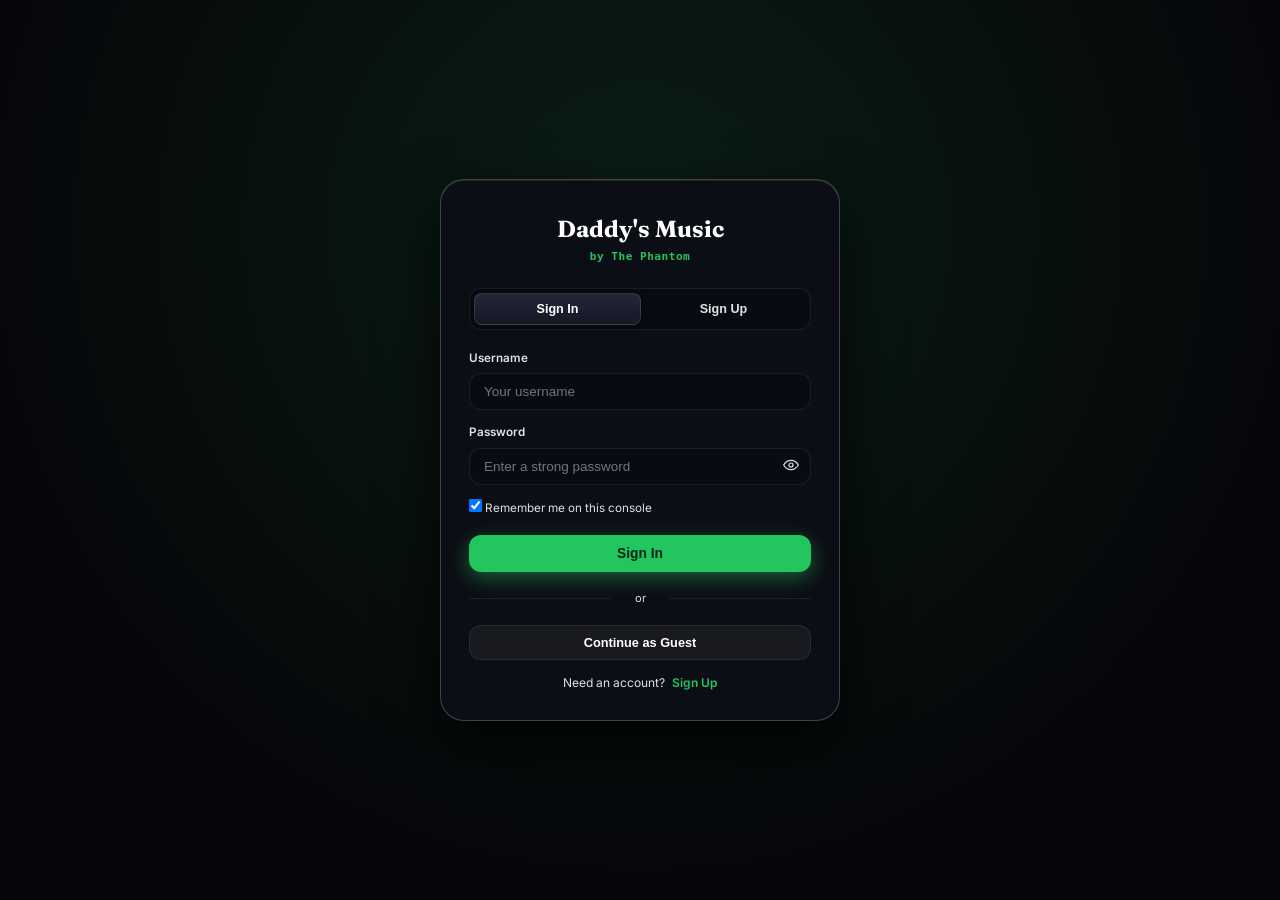
==== commit 5d405a14: "feat: complete frosted-glass Bento UI overhaul, unified turntable console, and playback fixes" ====
--- a/frontend/index.html
+++ b/frontend/index.html
@@ -4,19 +4,24 @@
   <meta charset="UTF-8">
   <meta name="viewport" content="width=device-width, initial-scale=1, viewport-fit=cover">
   <meta name="theme-color" content="#22c55e">
-  <title>Daddy's Music — by Phantom</title>
+  <meta name="mobile-web-app-capable" content="yes">
+  <meta name="apple-mobile-web-app-capable" content="yes">
+  <meta name="apple-mobile-web-app-status-bar-style" content="black-translucent">
+  <meta name="apple-mobile-web-app-title" content="Daddy's Music">
+  <title>Daddy's Music — Tactile Spatial Console</title>
   <link rel="icon" href="data:,">
   <link rel="manifest" href="manifest.json">
   <link rel="preconnect" href="https://fonts.googleapis.com">
   <link rel="preconnect" href="https://fonts.gstatic.com" crossorigin>
-  <link href="https://fonts.googleapis.com/css2?family=Fraunces:opsz,wght@9..144,400;9..144,500;9..144,600&family=Inter:wght@400;500;600;700&display=swap" rel="stylesheet">
-  <link rel="stylesheet" href="styles.css?v=22">
+  <link href="https://fonts.googleapis.com/css2?family=Fraunces:opsz,wght@9..144,400;9..144,500;9..144,600;9..144,700&family=Inter:wght@300;400;500;600;700&family=Space+Grotesk:wght@600;700&family=Syne:wght@700;800&display=swap" rel="stylesheet">
+  <link rel="stylesheet" href="styles.css?v=48">
 </head>
 <body class="gate-active">
 
+<!-- Authentication Gate Overlay (Login / Signup / Guest) -->
 <div id="authGate" class="auth-gate">
   <div class="auth-card">
-    <div class="auth-brand">Daddy's Music <span>by Phantom</span></div>
+    <div class="auth-brand">Daddy's Music <span>by The Phantom</span></div>
 
     <div class="auth-tabs">
       <button type="button" class="auth-tab active" id="tabLogin" data-mode="login">Sign In</button>
@@ -48,7 +53,7 @@
       <div class="auth-remember-row">
         <label>
           <input type="checkbox" id="gateRememberMe" checked />
-          <span>Remember me on this device</span>
+          <span>Remember me on this console</span>
         </label>
       </div>
 
@@ -72,209 +77,349 @@
   </div>
 </div>
 
-<div class="app">
-  <nav class="nav" aria-label="Library navigation">
-    <div class="nav-brand-row">
-      <div class="brand">Daddy's Music <span>by Phantom</span></div>
-      <button type="button" class="nav-close-btn" id="navCloseBtn" aria-label="Close navigation" title="Close menu">✕</button>
-    </div>
-
-    <div class="nav-group">
-      <div class="nav-label">Library</div>
-      <div class="nav-item active" data-view="browse">
-        <svg viewBox="0 0 24 24" fill="none" stroke="currentColor" stroke-width="1.6"><circle cx="11" cy="11" r="7"/><path d="M21 21l-4.3-4.3"/></svg>
-        Browse
-      </div>
-      <div class="nav-item" data-view="favorites">
-        <svg viewBox="0 0 24 24" fill="none" stroke="currentColor" stroke-width="1.6"><path d="M12 20s-7-4.4-9.5-9A5.5 5.5 0 0112 5.5 5.5 5.5 0 0121.5 11c-2.5 4.6-9.5 9-9.5 9z"/></svg>
-        Favorites
-      </div>
-      <div class="nav-item mobile-only-item" data-view="queue">
-        <svg viewBox="0 0 24 24" fill="none" stroke="currentColor" stroke-width="1.6"><path d="M8 6h13M8 12h13M8 18h13M3 6h.01M3 12h.01M3 18h.01"/></svg>
-        Up Next (Queue)
-      </div>
-    </div>
-
-    <div class="nav-group">
-      <div class="nav-label">Smart Mixes</div>
-      <div class="nav-item" data-view="smart-top">
-        <svg viewBox="0 0 24 24" fill="none" stroke="currentColor" stroke-width="1.6"><path d="M13 2L3 14h9l-1 8 10-12h-9l1-8z"/></svg>
-        Top Played
-      </div>
-      <div class="nav-item" data-view="smart-forgotten">
-        <svg viewBox="0 0 24 24" fill="none" stroke="currentColor" stroke-width="1.6"><circle cx="12" cy="12" r="9"/><path d="M12 7v5l3 3"/></svg>
-        Forgotten Favorites
-      </div>
-      <div class="nav-item" id="quickMixNavBtn" data-view="smart-quickmix">
-        <svg viewBox="0 0 24 24" fill="none" stroke="currentColor" stroke-width="1.6"><path d="M12 3v18M3 12h18M5.6 5.6l12.8 12.8M18.4 5.6L5.6 18.4"/></svg>
-        Quick Mix
-      </div>
-    </div>
-
-    <div class="nav-group">
-      <div class="nav-label">Playlists</div>
-      <div id="playlistList"></div>
-      <div class="new-playlist" id="newPlaylistBtn">
-        <svg width="14" height="14" viewBox="0 0 24 24" fill="none" stroke="currentColor" stroke-width="2"><path d="M12 5v14M5 12h14"/></svg>
-        New playlist
-      </div>
-    </div>
-
-    <div class="nav-user-box" id="navUserBox" style="display:none;">
-      <div class="nav-user-info">
-        <div class="nav-user-avatar" id="navUserAvatar">P</div>
-        <div class="nav-user-meta">
-          <div class="nav-username" id="navUsername">User</div>
-          <div class="nav-user-sub">Phantom Member</div>
-        </div>
-      </div>
-      <button type="button" class="nav-logout-btn" id="navLogoutBtn" title="Sign out" aria-label="Sign out">
-        <svg width="16" height="16" viewBox="0 0 24 24" fill="none" stroke="currentColor" stroke-width="1.8"><path d="M9 21H5a2 2 0 01-2-2V5a2 2 0 012-2h4M16 17l5-5-5-5M21 12H9"/></svg>
+<!-- ========================================================================= -->
+<!-- TACTILE SPATIAL AUDIO CONSOLE APPLICATION                                 -->
+<!-- ========================================================================= -->
+<div class="app app-shell console-wrapper" id="appConsole">
+
+  <!-- Living Multi-Layer Dynamic Aura Background -->
+  <div id="ambientAura" class="ambient-aura" aria-hidden="true">
+    <div class="aura-blur" id="auraBlur"></div>
+    <div class="aura-grid"></div>
+    <div class="aura-noise"></div>
+  </div>
+
+  <!-- Full-Width Background Audio Visualizer (Behind Cards, Across Gap) -->
+  <canvas id="playerVisualizer" class="full-bg-visualizer" aria-hidden="true"></canvas>
+
+  <!-- FLOATING COMMAND CAPSULE (TOP BAR) -->
+  <header class="console-top-pill" id="consoleTopPill">
+    <!-- Left: Brand Monogram & Live Status -->
+    <div class="pill-brand-area">
+      <div class="brand-monogram">
+        <span class="brand-status-led" id="consoleStatusLed"></span>
+        <div class="brand-titles">
+          <div class="brand-wordmark-row" id="brandWordmarkRow">
+            <span class="brand-main">DADDY'S MUSIC</span>
+            <div class="brand-mini-eq" id="brandMiniEq" role="img" aria-label="Audio Reactive Equalizer" title="Audio Reactive Equalizer">
+              <span class="eq-bar bar-1"></span>
+              <span class="eq-bar bar-2"></span>
+              <span class="eq-bar bar-3"></span>
+            </div>
+            <div class="brand-hover-tooltip" id="brandHoverTooltip" role="tooltip">a music player specially engineered for daddies and their baddies.</div>
+          </div>
+        </div>
+      </div>
+    </div>
+
+    <!-- Center: Spotlight Search Capsule with Floating Live Dropdown -->
+    <div class="spotlight-search-wrap" role="search" id="spotlightSearchWrap">
+      <svg class="spotlight-search-icon" viewBox="0 0 24 24" fill="none" stroke="currentColor" stroke-width="1.8">
+        <circle cx="11" cy="11" r="7"/><path d="M21 21l-4.3-4.3"/>
+      </svg>
+      <input id="searchInput" type="text" placeholder="Search songs, artists, genres…" aria-label="Search library" autocomplete="off" spellcheck="false">
+      <button type="button" class="search-clear-btn hidden" id="searchClearBtn" aria-label="Clear search" title="Clear" tabindex="-1">✕</button>
+
+      <!-- Floating Frosted-Glass Live Search Dropdown Menu (Decoupled from right panel) -->
+      <div id="searchDropdown" class="search-floating-dropdown hidden" role="listbox"></div>
+    </div>
+
+    <!-- Right: Quick Tools, Telemetry & User Profile (Only Listen Along and User/Guest Profile) -->
+    <div class="top-action-cluster">
+      <!-- Master Audio DSP & EQ Button (Relocated from left deck) -->
+      <button type="button" class="tactile-pill-btn" id="masterAudioBtn" title="Master Audio DSP & Equalizer">
+        <svg width="14" height="14" viewBox="0 0 24 24" fill="none" stroke="currentColor" stroke-width="2">
+          <circle cx="12" cy="12" r="3"/>
+          <path d="M19.4 15a1.65 1.65 0 00.33 1.82l.06.06a2 2 0 010 2.83 2 2 0 01-2.83 0l-.06-.06a1.65 1.65 0 00-1.82-.33 1.65 1.65 0 00-1 1.51V21a2 2 0 01-2 2 2 2 0 01-2-2v-.09A1.65 1.65 0 009 19.4a1.65 1.65 0 00-1.82.33l-.06.06a2 2 0 01-2.83 0 2 2 0 010-2.83l.06-.06a1.65 1.65 0 00.33-1.82 1.65 1.65 0 00-1.51-1H3a2 2 0 01-2-2 2 2 0 012-2h.09A1.65 1.65 0 004.6 9a1.65 1.65 0 00-.33-1.82l-.06-.06a2 2 0 010-2.83 2 2 0 012.83 0l.06.06a1.65 1.65 0 001.82.33H9a1.65 1.65 0 001-1.51V3a2 2 0 012-2 2 2 0 012 2v.09a1.65 1.65 0 001 1.51 1.65 1.65 0 001.82-.33l.06-.06a2 2 0 012.83 0 2 2 0 010 2.83l-.06.06a1.65 1.65 0 00-.33 1.82V9a1.65 1.65 0 001.51 1H21a2 2 0 012 2 2 2 0 01-2 2h-.09a1.65 1.65 0 00-1.51 1z"/>
+        </svg>
+        <span id="masterAudioLabel">Master Audio</span>
       </button>
-    </div>
-  </nav>
+
+      <button type="button" class="tactile-pill-btn" id="listenAlongBtn" title="Multi-User Listen Along Room">
+        <svg width="14" height="14" viewBox="0 0 24 24" fill="none" stroke="currentColor" stroke-width="1.8">
+          <path d="M17 21v-2a4 4 0 00-4-4H5a4 4 0 00-4 4v2"/><circle cx="9" cy="7" r="4"/><path d="M23 21v-2a4 4 0 00-3-3.87M16 3.13a4 4 0 010 7.75"/>
+        </svg>
+        <span id="listenAlongLabel">Listen Along</span>
+        <span id="roomBadge" class="room-live-dot hidden"></span>
+      </button>
+
+      <!-- User Chip & Logout (Clean Glassmorphic Pill) -->
+      <div class="nav-user-box" id="navUserBox" style="display:none;">
+        <div class="nav-user-avatar" id="navUserAvatar">G</div>
+        <div class="nav-username" id="navUsername">Guest</div>
+        <div class="nav-user-divider"></div>
+        <button type="button" class="nav-logout-btn" id="navLogoutBtn" title="Sign out" aria-label="Sign out">
+          <svg width="15" height="15" viewBox="0 0 24 24" fill="none" stroke="currentColor" stroke-width="2" stroke-linecap="round" stroke-linejoin="round">
+            <path d="M9 21H5a2 2 0 01-2-2V5a2 2 0 012-2h4M16 17l5-5-5-5M21 12H9"/>
+          </svg>
+        </button>
+      </div>
+
+      <!-- Mobile Stream Drawer Trigger -->
+      <button type="button" class="mobile-menu-btn" id="mobileMenuBtn" aria-label="Toggle Stream Panel" title="Library Stream">
+        <svg width="18" height="18" viewBox="0 0 24 24" fill="none" stroke="currentColor" stroke-width="2">
+          <path d="M4 6h16M4 12h16M4 18h16"/>
+        </svg>
+      </button>
+    </div>
+  </header>
+
+  <!-- ASYMMETRIC BENTO CONSOLE MAIN STAGE -->
+  <main class="bento-console" id="bentoConsole">
+
+    <!-- ===================================================================== -->
+    <!-- BENTO CELL 1: TACTILE MEDIA DECK (THE LIVING CENTERPIECE)             -->
+    <!-- ===================================================================== -->
+    <section class="bento-card media-deck-card" id="mediaDeckCard" aria-label="Tactile Media Deck">
+      
+      <!-- Deck Telemetry & AUDIO // VIDEO Morph Switch -->
+      <div class="deck-telemetry-bar">
+        <div class="telemetry-badges-left">
+          <span class="telemetry-badge pulse-badge" id="deckStatusBadge">Lossless • 320 kbps</span>
+        </div>
+
+        <!-- Sleek 2-Segment Audio // Video Toggle -->
+        <div class="deck-mode-toggle-wrap">
+          <button type="button" class="deck-mode-toggle" id="videoToggleBtn" title="Switch between Audio and Cinema Video">
+            <span class="mode-tab active" id="modeAudioTab">Audio</span>
+            <span class="mode-tab" id="modeVideoTab">Video</span>
+          </button>
+        </div>
+      </div>
+
+      <!-- Deck Center Stage: Interactive Vinyl Turntable // Cinema Stage Morph -->
+      <div class="deck-stage-viewport" id="deckStageViewport">
+        <!-- Turntable Stage (Audio Mode) -->
+        <div class="turntable-stage" id="turntableStage">
+          <!-- Real-Time HTML5 Canvas Circular Frequency Halo (60fps) -->
+          <canvas id="turntableHaloCanvas" class="turntable-halo-canvas" width="460" height="460"></canvas>
+
+          <!-- Turntable Platter & Disc -->
+          <div class="turntable-platter" id="turntablePlatter">
+            <div class="platter-metal-rim"></div>
+            <!-- Spinning Grooved Vinyl Record with Center Artwork -->
+            <div class="vinyl-record" id="vinylRecord">
+              <div class="vinyl-grooves"></div>
+              <div class="vinyl-sheen"></div>
+              <div class="vinyl-label" id="nowTrackClickArea" title="Click to view track or video">
+                <img class="cover vinyl-art" id="nowCover" crossorigin="anonymous" src="" alt="Album Art" style="display:none; object-fit:cover; border-radius:50%;" />
+                <div class="vinyl-spindle-hole"></div>
+                <div class="vinyl-label-ring"></div>
+              </div>
+            </div>
+
+            <!-- Photorealistic Tactile Tonearm Assembly -->
+            <div class="tonearm-assembly" id="tonearmAssembly">
+              <div class="tonearm-pivot-base">
+                <div class="pivot-bearing"></div>
+                <div class="pivot-led" id="turntableLed"></div>
+              </div>
+              <div class="tonearm-arm" id="tonearmArm">
+                <div class="tonearm-weight"></div>
+                <div class="tonearm-wand"></div>
+                <div class="tonearm-headshell">
+                  <div class="tonearm-cartridge"></div>
+                  <div class="tonearm-needle-glow"></div>
+                </div>
+              </div>
+            </div>
+          </div>
+        </div>
+
+        <!-- Cinema Video Stage (Seamless Theater Morph) -->
+        <div class="cinema-stage hidden" id="cinemaStage">
+          <div class="video-stage-frame" id="videoStage">
+            <div id="ytPlayerContainer" class="yt-player-container"></div>
+            <div id="videoLoadingOverlay" class="video-loading-overlay hidden">
+              <div class="video-spinner"></div>
+              <span>STREAMING YOUTUBE MUSIC VIDEO…</span>
+            </div>
+          </div>
+          <div class="cinema-actions-bar">
+            <span class="yt-cinema-badge">● HIGH-DEF VIDEO FEED</span>
+            <div class="cinema-btns">
+              <button type="button" class="cinema-ctrl-btn" id="videoDockBtn" title="Mini-Dock Mode">
+                <svg width="14" height="14" viewBox="0 0 24 24" fill="none" stroke="currentColor" stroke-width="1.8"><rect x="2" y="4" width="20" height="16" rx="2"/><rect x="12" y="11" width="8" height="7" rx="1" fill="currentColor"/></svg>
+              </button>
+              <button type="button" class="cinema-ctrl-btn" id="videoFullscreenBtn" title="Fullscreen Theater">
+                <svg width="14" height="14" viewBox="0 0 24 24" fill="none" stroke="currentColor" stroke-width="1.8"><path d="M8 3H5a2 2 0 00-2 2v3m18 0V5a2 2 0 00-2-2h-3m0 18h3a2 2 0 002-2v-3M3 16v3a2 2 0 002 2h3"/></svg>
+              </button>
+              <button type="button" class="cinema-ctrl-btn" id="closeVideoModalBtn" title="Return to Vinyl Deck">✕</button>
+            </div>
+          </div>
+        </div>
+
+        <!-- Single-Line Live Synced Lyrics Ticker directly beneath Vinyl -->
+        <div class="inline-lyrics-ticker" id="inlineLyricsTicker" role="button" tabindex="0" title="Click to view full synced lyrics">
+          ♪ Synced lyrics appear here, line by line
+        </div>
+      </div>
+
+      <!-- Song Title Row + Right-Aligned Action Icons -->
+      <div class="deck-metadata-row" id="playerNow">
+        <div class="t-meta deck-meta-info">
+          <h2 class="t-title deck-title" id="nowTitle">Select a track to start</h2>
+          <p class="t-artist deck-artist" id="nowArtist">Tactile Spatial Console — Daddy's Music</p>
+        </div>
+
+        <div class="deck-meta-actions p-now-actions">
+          <button type="button" class="deck-icon-action fav icon-btn" id="nowFav" aria-label="Favorite current track" title="Favorite (F)">
+            <svg width="20" height="20" viewBox="0 0 24 24" fill="none" stroke="currentColor" stroke-width="1.8"><path d="M12 20s-7-4.4-9.5-9A5.5 5.5 0 0112 5.5 5.5 5.5 0 0121.5 11c-2.5 4.6-9.5 9-9.5 9z"/></svg>
+          </button>
+          <button type="button" class="deck-icon-action icon-btn" id="nowAddPlaylistBtn" aria-label="Add current track to playlist" title="Add to Playlist">
+            <svg width="20" height="20" viewBox="0 0 24 24" fill="none" stroke="currentColor" stroke-width="1.8"><path d="M12 5v14M5 12h14"/></svg>
+          </button>
+        </div>
+      </div>
+
+      <!-- Full-Width Scrubber Bar with Underneath Timestamps -->
+      <div class="deck-scrubber-wrap">
+        <div class="p-seek deck-seek full-width-seek" id="seekContainer">
+          <div class="seek-track" id="seekTrack" role="slider" aria-label="Seek" tabindex="0" aria-valuemin="0" aria-valuemax="100" aria-valuenow="0">
+            <div class="seek-fill" id="seekFill">
+              <span class="seek-thumb"></span>
+            </div>
+          </div>
+        </div>
+        <div class="deck-time-row">
+          <span class="p-time time-pill time-elapsed" id="curTime">0:00</span>
+          <span class="p-time end time-pill time-total" id="durTime">0:00</span>
+        </div>
+      </div>
+
+      <!-- Bottom Unified Single-Row Control Console -->
+      <div class="deck-single-row-console" id="deckConsoleBar">
+        <!-- Left Zone: Loop (No Shuffle) -->
+        <div class="console-zone console-zone-left">
+          <button type="button" class="deck-ctrl-btn toggle" id="repeatBtn" aria-label="Repeat" title="Repeat (R)">
+            <svg width="18" height="18" viewBox="0 0 24 24" fill="none" stroke="currentColor" stroke-width="2"><path d="M17 2l4 4-4 4M3 11V9a4 4 0 014-4h14M7 22l-4-4 4-4M21 13v2a4 4 0 01-4 4H3"/></svg>
+          </button>
+        </div>
+
+        <!-- Center Zone: Previous, Hero Play/Pause, Next -->
+        <div class="console-zone console-zone-center">
+          <button type="button" class="deck-ctrl-btn transport-prev-btn key-nav" id="prevBtn" aria-label="Previous track" title="Previous (P)">
+            <svg width="20" height="20" viewBox="0 0 24 24" fill="currentColor"><path d="M6 5h2v14H6zM20 5v14l-11-7z"/></svg>
+          </button>
+
+          <!-- Master Prominent Hero Play/Pause Circle -->
+          <button type="button" class="transport-hero-play play-btn" id="playBtn" aria-label="Play / Pause" title="Play / Pause (Space)">
+            <svg id="playIcon" width="22" height="22" viewBox="0 0 24 24" fill="currentColor"><path d="M8 5v14l11-7z"/></svg>
+          </button>
+
+          <button type="button" class="deck-ctrl-btn transport-next-btn key-nav" id="nextBtn" aria-label="Next track" title="Next (N)">
+            <svg width="20" height="20" viewBox="0 0 24 24" fill="currentColor"><path d="M16 5h2v14h-2zM4 5v14l11-7z"/></svg>
+          </button>
+        </div>
+
+        <!-- Right Zone: 1x Speed, Lyrics, Speaker Volume (No Add-to-Queue) -->
+        <div class="console-zone console-zone-right">
+          <button type="button" class="deck-ctrl-btn speed-toggle-btn" id="speedBtn" title="Speed Pitch-Preserved">1×</button>
+          <button type="button" class="deck-ctrl-btn" id="lyricsBtn" title="Synced Lyrics">
+            <svg width="17" height="17" viewBox="0 0 24 24" fill="none" stroke="currentColor" stroke-width="2"><path d="M12 14c1.66 0 3-1.34 3-3V5c0-1.66-1.34-3-3-3S9 3.34 9 5v6c0 1.66 1.34 3 3 3zm5-3c0 2.76-2.24 5-5 5s-5-2.24-5-5H5c0 3.53 2.61 6.43 6 6.92V21h2v-3.08c3.39-.49 6-3.39 6-6.92h-2z"/></svg>
+          </button>
+          <div class="deck-vol-wrap">
+            <svg class="vol-icon" width="16" height="16" viewBox="0 0 24 24" fill="none" stroke="currentColor" stroke-width="2"><path d="M11 5L6 9H2v6h4l5 4V5z"/><path d="M15.54 8.46a5 5 0 0 1 0 7.07"/></svg>
+            <input type="range" id="volSlider" class="deck-vol-slider" min="0" max="100" value="70" aria-label="Volume">
+          </div>
+        </div>
+      </div>
+      <!-- Hidden backward-compatible anchors for JS handlers -->
+      <button type="button" id="shuffleBtn" class="hidden" style="display:none;" aria-hidden="true"></button>
+      <button type="button" id="deckAddQueueBtn" class="hidden" style="display:none;" aria-hidden="true"></button>
+      <button type="button" id="pipBtn" class="hidden" style="display:none;"></button>
+    </section>
+
+    <!-- ===================================================================== -->
+    <!-- BENTO CELL 2: INTERACTIVE STREAM PANEL & GLASS DRAWER                 -->
+    <!-- ===================================================================== -->
+    <aside class="bento-card stream-panel-card" id="streamPanelCard" aria-label="Library Stream">
+      <!-- Stream Panel Segmented Tab Navigation -->
+      <div class="stream-tabs-bar">
+        <button type="button" class="stream-tab active" data-stream-tab="browse" id="tabStreamBrowse">
+          <span>Browse</span>
+        </button>
+        <button type="button" class="stream-tab" data-stream-tab="queue" id="tabStreamQueue">
+          <span>Up Next</span>
+        </button>
+        <button type="button" class="stream-tab" data-stream-tab="playlists" id="tabStreamPlaylists">
+          <span>Playlists</span>
+        </button>
+      </div>
+
+      <!-- Quick Filter Pills -->
+      <div class="stream-filters-row">
+        <button type="button" class="filter-pill active nav-item" data-view="browse">All Songs</button>
+        <button type="button" class="filter-pill nav-item" data-view="favorites">Favorites</button>
+        <button type="button" class="filter-pill nav-item" data-view="smart-top">Top Played</button>
+        <button type="button" class="filter-pill nav-item" data-view="smart-quickmix" id="quickMixNavBtn">Quick Mix</button>
+      </div>
+
+      <!-- TAB 1: BROWSE / SEARCH RESULTS STREAM -->
+      <div class="stream-tab-pane active" id="paneStreamBrowse">
+        <div class="stream-pane-header">
+          <div class="stream-pane-title-group">
+            <h3 class="section-title stream-title" id="viewTitle">Recently Played</h3>
+            <p class="hint stream-hint" id="viewHint">Jump back into what you were listening to.</p>
+          </div>
+          <div class="view-actions" id="viewActionsContainer" style="display:none;"></div>
+        </div>
+
+        <div class="track-list stream-track-list">
+          <div id="trackContainer"></div>
+        </div>
+      </div>
+
+      <!-- TAB 2: UP NEXT QUEUE STREAM -->
+      <div class="stream-tab-pane" id="paneStreamQueue">
+        <div class="stream-pane-header">
+          <div>
+            <h3 class="section-title stream-title">Up Next Queue</h3>
+            <p class="hint stream-hint">Drag tracks (⋮⋮) to reorder.</p>
+          </div>
+          <button type="button" class="tactile-pill-btn danger-hover" id="clearQueueBtn" title="Clear queue">Clear</button>
+        </div>
+        <div id="queueContainer" class="queue-list"></div>
+      </div>
+
+      <!-- TAB 3: SAVED PLAYLISTS STREAM -->
+      <div class="stream-tab-pane" id="paneStreamPlaylists">
+        <div class="stream-pane-header">
+          <div>
+            <h3 class="section-title stream-title">Playlists & Mixes</h3>
+            <p class="hint stream-hint">Custom playlists and cloud-synced mixes.</p>
+          </div>
+          <button type="button" class="tactile-pill-btn" id="newPlaylistBtn">
+            <svg width="12" height="12" viewBox="0 0 24 24" fill="none" stroke="currentColor" stroke-width="2"><path d="M12 5v14M5 12h14"/></svg>
+            <span>New</span>
+          </button>
+        </div>
+        <div id="playlistList" class="playlist-grid"></div>
+      </div>
+    </aside>
+
+  </main><!-- end #bentoConsole -->
+
+  <!-- Backward-compatible hidden anchors for app.js hooks -->
+  <nav class="nav hidden" id="legacyNav" style="display:none;"></nav>
   <div id="mobileNavBackdrop" class="mobile-nav-backdrop"></div>
-
-  <main class="main" id="mainContent">
-    <div class="top-row">
-      <button type="button" class="mobile-menu-btn" id="mobileMenuBtn" aria-label="Open Library Menu" title="Menu">
-        <svg width="20" height="20" viewBox="0 0 24 24" fill="none" stroke="currentColor" stroke-width="2"><path d="M3 12h18M3 6h18M3 18h18"/></svg>
-      </button>
-      <div class="search-wrap" role="search">
-        <svg class="search-icon" viewBox="0 0 24 24" fill="none" stroke="currentColor" stroke-width="1.6"><circle cx="11" cy="11" r="7"/><path d="M21 21l-4.3-4.3"/></svg>
-        <input id="searchInput" type="text" placeholder="Search songs, artists, or fuzzy filter (e.g. 'arjit channa')…" aria-label="Search library" autocomplete="off" spellcheck="false">
-        <button type="button" class="search-clear-btn hidden" id="searchClearBtn" aria-label="Clear search" title="Clear search">✕</button>
-      </div>
-
-      <div class="top-actions-right">
-        <button type="button" class="top-pill-btn" id="listenAlongBtn" title="Multi-User Listen Along Room">
-          <svg width="14" height="14" viewBox="0 0 24 24" fill="none" stroke="currentColor" stroke-width="1.8"><path d="M17 21v-2a4 4 0 00-4-4H5a4 4 0 00-4 4v2"/><circle cx="9" cy="7" r="4"/><path d="M23 21v-2a4 4 0 00-3-3.87M16 3.13a4 4 0 010 7.75"/></svg>
-          <span id="listenAlongLabel">Listen Along</span>
-          <span id="roomBadge" class="room-live-dot hidden"></span>
-        </button>
-
-        <button type="button" class="top-icon-btn" id="cmdPaletteBtn" title="Command Palette & Keyboard Shortcuts (Ctrl+K)" aria-label="Command Palette">
-          <svg width="16" height="16" viewBox="0 0 24 24" fill="none" stroke="currentColor" stroke-width="1.8"><rect x="3" y="5" width="18" height="14" rx="2"/><path d="M7 9h2M11 9h2M15 9h2M7 13h10"/></svg>
-        </button>
-      </div>
-    </div>
-
-    <h1 class="section-title" id="viewTitle">Browse</h1>
-    <p class="hint" id="viewHint">Search for any song or artist. Click a track to stream ad-free.</p>
-
-    <div class="track-list">
-      <div class="track-head">
-        <div>#</div>
-        <div>Title</div>
-        <div>Album</div>
-        <div></div>
-        <div style="text-align:right">Time</div>
-      </div>
-      <div id="trackContainer"></div>
-    </div>
-  </main>
-
-  <aside class="queue" aria-label="Playback queue">
-    <div class="queue-header-row">
-      <div>
-        <h2>Up next</h2>
-        <p class="hint">Drag tracks (⋮⋮) to reorder.</p>
-      </div>
-      <button type="button" class="nav-mini-btn" id="clearQueueBtn" title="Clear queue">Clear</button>
-    </div>
-    <div id="queueContainer"></div>
-  </aside>
-
-  <footer class="player" id="playerBar" aria-label="Player controls">
-    <div class="p-now" id="playerNow">
-      <div class="p-now-clickable" id="nowTrackClickArea" title="Click to open YouTube Music Video">
-        <img class="cover" id="nowCover" crossorigin="anonymous" src="" alt="Album Art" style="display:none; object-fit:cover;" />
-        <div class="t-meta">
-          <div class="t-title" id="nowTitle">Nothing playing</div>
-          <div class="t-artist" id="nowArtist">Pick a track to start</div>
-        </div>
-      </div>
-      <div class="p-now-actions">
-        <button type="button" class="icon-btn fav" id="nowFav" aria-label="Favorite current track" title="Favorite (F)">
-          <svg width="16" height="16" viewBox="0 0 24 24" fill="none" stroke="currentColor" stroke-width="1.8"><path d="M12 20s-7-4.4-9.5-9A5.5 5.5 0 0112 5.5 5.5 5.5 0 0121.5 11c-2.5 4.6-9.5 9-9.5 9z"/></svg>
-        </button>
-        <button type="button" class="icon-btn" id="nowAddPlaylistBtn" aria-label="Add current track to playlist" title="Add to Playlist / Queue">
-          <svg width="16" height="16" viewBox="0 0 24 24" fill="none" stroke="currentColor" stroke-width="1.8"><path d="M12 5v14M5 12h14"/></svg>
-        </button>
-      </div>
-    </div>
-
-    <div class="p-controls">
-      <div class="p-buttons">
-        <button type="button" class="toggle" id="shuffleBtn" aria-label="Shuffle" title="Shuffle">
-          <svg width="16" height="16" viewBox="0 0 24 24" fill="none" stroke="currentColor" stroke-width="1.8"><path d="M16 3h5v5M4 20L21 3M21 16v5h-5M4 4l5 5"/></svg>
-        </button>
-        <button type="button" id="prevBtn" aria-label="Previous track" title="Previous (P)">
-          <svg width="18" height="18" viewBox="0 0 24 24" fill="currentColor"><path d="M6 5h2v14H6zM20 5v14l-11-7z"/></svg>
-        </button>
-        <button type="button" class="play-btn" id="playBtn" aria-label="Play" title="Play / Pause (Space)">
-          <svg id="playIcon" width="15" height="15" viewBox="0 0 24 24" fill="currentColor"><path d="M8 5v14l11-7z"/></svg>
-        </button>
-        <button type="button" id="nextBtn" aria-label="Next track" title="Next (N)">
-          <svg width="18" height="18" viewBox="0 0 24 24" fill="currentColor"><path d="M16 5h2v14h-2zM4 5v14l11-7z"/></svg>
-        </button>
-        <button type="button" class="toggle" id="repeatBtn" aria-label="Repeat" title="Repeat">
-          <svg width="16" height="16" viewBox="0 0 24 24" fill="none" stroke="currentColor" stroke-width="1.8"><path d="M17 2l4 4-4 4M3 11V9a4 4 0 014-4h14M7 22l-4-4 4-4M21 13v2a4 4 0 01-4 4H3"/></svg>
-        </button>
-      </div>
-      <div class="p-seek">
-        <span class="p-time" id="curTime">0:00</span>
-        <div class="seek-track" id="seekTrack" role="slider" aria-label="Seek" tabindex="0" aria-valuemin="0" aria-valuemax="100" aria-valuenow="0">
-          <div class="seek-fill" id="seekFill"></div>
-        </div>
-        <span class="p-time end" id="durTime">0:00</span>
-      </div>
-    </div>
-
-    <div class="p-extra">
-      <canvas id="playerVisualizer" class="player-visualizer" width="108" height="30" title="Real-Time Visualizer — Click to cycle mode (Bars / Spectrum / Waveform)"></canvas>
-
-      <button type="button" class="pill-btn-extra" id="speedBtn" title="Playback Speed (Pitch-Preserved) — Click to cycle">1.0×</button>
-
-      <div class="sleep-wrap">
-        <button type="button" class="icon-btn-extra" id="sleepTimerBtn" aria-label="Sleep Timer" title="Sleep Timer">
-          <svg width="16" height="16" viewBox="0 0 24 24" fill="none" stroke="currentColor" stroke-width="1.8"><path d="M21 12.79A9 9 0 1111.21 3 7 7 0 0021 12.79z"/></svg>
-          <span id="sleepTimerBadge" class="sleep-badge hidden"></span>
-        </button>
-        <div id="sleepTimerMenu" class="popover-menu hidden">
-          <div class="popover-title">Sleep Timer</div>
-          <button type="button" class="popover-option" data-sleep="0">Off</button>
-          <button type="button" class="popover-option" data-sleep="15">15 minutes</button>
-          <button type="button" class="popover-option" data-sleep="30">30 minutes</button>
-          <button type="button" class="popover-option" data-sleep="45">45 minutes</button>
-          <button type="button" class="popover-option" data-sleep="eot">End of Track</button>
-        </div>
-      </div>
-
-      <button type="button" class="icon-btn-extra" id="videoToggleBtn" aria-label="YouTube Music Video" title="Watch YouTube Music Video">
-        <svg width="16" height="16" viewBox="0 0 24 24" fill="none" stroke="currentColor" stroke-width="1.8"><rect x="2" y="5" width="15" height="14" rx="2"/><path d="M17 9l5-3v12l-5-3v-6z"/></svg>
-      </button>
-
-      <button type="button" class="icon-btn-extra" id="lyricsBtn" aria-label="Toggle Lyrics" title="Synced Lyrics" onclick="toggleLyricsModal()">
-        <svg width="16" height="16" viewBox="0 0 24 24" fill="none" stroke="currentColor" stroke-width="1.8"><path d="M12 14c1.66 0 3-1.34 3-3V5c0-1.66-1.34-3-3-3S9 3.34 9 5v6c0 1.66 1.34 3 3 3zm5-3c0 2.76-2.24 5-5 5s-5-2.24-5-5H5c0 3.53 2.61 6.43 6 6.92V21h2v-3.08c3.39-.49 6-3.39 6-6.92h-2z"/></svg>
-      </button>
-
-      <button type="button" class="icon-btn-extra" id="eqBtn" aria-label="Studio & Equalizer" title="Studio Audio & Equalizer (Crossfade / ReplayGain)" onclick="toggleEqModal()">
-        <svg width="16" height="16" viewBox="0 0 24 24" fill="none" stroke="currentColor" stroke-width="1.8"><path d="M10 20h4V4h-4v16zm-6 0h4v-8H4v8zM16 9v11h4V9h-4z"/></svg>
-      </button>
-
-      <button type="button" class="icon-btn-extra" id="pipBtn" aria-label="Mini Player (Picture-in-Picture)" title="Floating Mini-Player (Picture-in-Picture)">
-        <svg width="16" height="16" viewBox="0 0 24 24" fill="none" stroke="currentColor" stroke-width="1.8"><rect x="2" y="4" width="20" height="16" rx="2"/><rect x="11" y="11" width="9" height="7" rx="1" fill="currentColor"/></svg>
-      </button>
-
-      <div class="vol">
-        <svg width="15" height="15" viewBox="0 0 24 24" fill="none" stroke="currentColor" stroke-width="1.8"><path d="M4 9v6h4l5 5V4L8 9H4z"/></svg>
-        <input type="range" id="volSlider" min="0" max="100" value="70" aria-label="Volume">
-      </div>
-    </div>
-  </footer>
-</div>
-
+  <button type="button" class="nav-close-btn hidden" id="navCloseBtn" style="display:none;"></button>
+  <div id="videoModal" class="video-modal-backdrop hidden" style="display:none;"></div>
+  <div class="video-modal-card hidden" id="videoModalCard" style="display:none;">
+    <h3 id="videoModalTitle" style="display:none;">Select a track</h3>
+    <p id="videoModalArtist" style="display:none;">YouTube Music Video</p>
+  </div>
+  <video id="musicVideoEl" style="display:none;"></video>
+  <button type="button" id="shuffleBtn" style="display:none;"></button>
+  <button type="button" id="sleepTimerBtn" style="display:none;"></button>
+  <button type="button" id="cmdPaletteBtn" style="display:none;"></button>
+</div>
+
+<!-- ========================================================================= -->
+<!-- MODALS & OVERLAYS                                                         -->
+<!-- ========================================================================= -->
+
+<!-- Synced Lyrics Modal -->
 <div id="lyrics-modal" class="lyrics-modal hidden">
   <div class="lyrics-header">
     <div class="lyrics-track-info">
@@ -300,10 +445,11 @@
   </div>
 </div>
 
+<!-- Studio Audio & Equalizer Modal -->
 <div id="eq-modal" class="eq-modal hidden">
   <div class="eq-header">
     <h3>Studio Audio & Equalizer</h3>
-    <button class="close-btn" type="button" onclick="toggleEqModal()">✕</button>
+    <button class="close-btn" type="button" onclick="closeEqModal()" aria-label="Close studio audio">✕</button>
   </div>
   
   <div class="eq-presets">
@@ -384,6 +530,7 @@
   </div>
 </div>
 
+<!-- New Playlist Modal -->
 <div id="playlistModal" class="modal-overlay" style="display:none;">
   <div class="modal-box">
     <h3 id="playlistModalTitle">New Playlist</h3>
@@ -396,6 +543,7 @@
   </div>
 </div>
 
+<!-- Command Palette Modal (Ctrl + K) -->
 <div id="cmdPaletteModal" class="modal-overlay" style="display:none;">
   <div class="modal-box cmd-palette-box">
     <div class="cmd-search-bar">
@@ -446,6 +594,7 @@
   </div>
 </div>
 
+<!-- Multi-User Listen Along Room Modal -->
 <div id="listenAlongModal" class="modal-overlay" style="display:none;">
   <div class="modal-box listen-along-box">
     <div class="eq-header">
@@ -485,6 +634,7 @@
   </div>
 </div>
 
+<!-- Track Context Dropdown -->
 <div id="trackDropdown" class="track-dropdown" style="display:none;">
   <div class="dropdown-item" id="dropdownQueueAction">
     <svg width="14" height="14" viewBox="0 0 24 24" fill="none" stroke="currentColor" stroke-width="2"><path d="M12 5v14M5 12h14"/></svg>
@@ -495,43 +645,14 @@
   <div id="dropdownPlaylistContainer"></div>
 </div>
 
-<div id="videoModal" class="video-modal-backdrop hidden">
-  <div class="video-modal-card" id="videoModalCard">
-    <div class="video-modal-header">
-      <div class="video-meta-left">
-        <span class="yt-video-badge">● YT VIDEO</span>
-        <div class="video-titles">
-          <h3 id="videoModalTitle">Select a track</h3>
-          <p id="videoModalArtist">YouTube Music Video</p>
-        </div>
-      </div>
-      <div class="video-modal-actions">
-        <button type="button" class="video-ctrl-btn" id="videoDockBtn" title="Toggle Docked Mini-Video / Cinema Mode">
-          <svg width="15" height="15" viewBox="0 0 24 24" fill="none" stroke="currentColor" stroke-width="1.8"><rect x="2" y="4" width="20" height="16" rx="2"/><rect x="12" y="11" width="8" height="7" rx="1" fill="currentColor"/></svg>
-        </button>
-        <button type="button" class="video-ctrl-btn" id="videoFullscreenBtn" title="Fullscreen Video">
-          <svg width="15" height="15" viewBox="0 0 24 24" fill="none" stroke="currentColor" stroke-width="1.8"><path d="M8 3H5a2 2 0 00-2 2v3m18 0V5a2 2 0 00-2-2h-3m0 18h3a2 2 0 002-2v-3M3 16v3a2 2 0 002 2h3"/></svg>
-        </button>
-        <button type="button" class="video-ctrl-btn close" id="closeVideoModalBtn" title="Minimize to Audio-Only">✕</button>
-      </div>
-    </div>
-
-    <div class="video-stage" id="videoStage">
-      <div id="ytPlayerContainer" class="yt-player-container"></div>
-      <div id="videoLoadingOverlay" class="video-loading-overlay hidden">
-        <div class="video-spinner"></div>
-        <span>Loading YouTube Music Video…</span>
-      </div>
-    </div>
-  </div>
-</div>
-
+<!-- Primary & Secondary HTML5 Audio Engines -->
 <audio id="audioEngine" crossorigin="anonymous" preload="auto"></audio>
 <audio id="audioEngineB" crossorigin="anonymous" preload="auto"></audio>
 
+<!-- Scripts -->
 <script src="https://www.youtube.com/iframe_api"></script>
 <script src="socket.io.min.js"></script>
-<script src="auth-gate.js?v=22"></script>
-<script src="app.js?v=22"></script>
+<script src="auth-gate.js?v=48"></script>
+<script src="app.js?v=48"></script>
 </body>
-</html>+</html>
--- a/frontend/styles.css
+++ b/frontend/styles.css
@@ -1,41 +1,128 @@
-* {
+/* ==========================================================================
+   DADDY'S MUSIC — TACTILE SPATIAL AUDIO CONSOLE
+   Complete Next-Gen Design System & UI Overhaul
+   ========================================================================== */
+
+/* --------------------------------------------------------------------------
+   1. DESIGN TOKENS & ROOT VARIABLES (DYNAMIC ACCENT PROPERTIES)
+   -------------------------------------------------------------------------- */
+@property --dynamic-accent {
+  syntax: '<color>';
+  inherits: true;
+  initial-value: #22c55e;
+}
+
+@property --dynamic-accent-light {
+  syntax: '<color>';
+  inherits: true;
+  initial-value: #86efac;
+}
+
+@property --dynamic-glow {
+  syntax: '<color>';
+  inherits: true;
+  initial-value: rgba(34, 197, 94, 0.45);
+}
+
+:root {
+  /* Surface Layers (Liquid Frosted Glass & Spatial Translucency) */
+  --bg-base: #06070a;
+  --bg-surface: #0c0e15;
+  --bg-surface-elevated: #131620;
+  --bg-card: rgba(18, 20, 28, 0.42);
+  --bg-card-hover: rgba(24, 28, 40, 0.58);
+  --bg-glass: rgba(18, 20, 28, 0.42);
+  --bg-glass-strong: rgba(14, 16, 22, 0.72);
+
+  /* Specular & Glass Borders */
+  --border: rgba(255, 255, 255, 0.08);
+  --border-hover: rgba(255, 255, 255, 0.18);
+  --border-specular: rgba(255, 255, 255, 0.22);
+  --border-top-specular: rgba(255, 255, 255, 0.36);
+  --border-left-specular: rgba(255, 255, 255, 0.28);
+  --border-subtle: rgba(255, 255, 255, 0.05);
+
+  /* Accent & Reactive Aura (Dynamically Extracted from Track Art) */
+  --dynamic-accent: #22c55e;
+  --dynamic-accent-light: #86efac;
+  --dynamic-glow: rgba(34, 197, 94, 0.45);
+  --dynamic-subtle: rgba(34, 197, 94, 0.12);
+
+  --brand: var(--dynamic-accent);
+  --brand-hover: var(--dynamic-accent-light);
+  --brand-glow: var(--dynamic-glow);
+  
+  --accent-dynamic: var(--dynamic-accent);
+  --accent-glow: var(--dynamic-glow);
+  --accent-subtle: var(--dynamic-subtle);
+  --accent-light: var(--dynamic-accent-light);
+
+  /* Typography Colors */
+  --text-main: #FFFFFF;
+  --text-muted: rgba(255, 255, 255, 0.88);
+  --text-dim: rgba(255, 255, 255, 0.88);
+  --text-inverse: #020617;
+
+  /* Functional Status Colors */
+  --danger: #ef4444;
+  --danger-glow: rgba(239, 68, 68, 0.4);
+  --warning: #f59e0b;
+  --info: #06b6d4;
+
+  /* Geometry & Physics */
+  --radius-xs: 6px;
+  --radius-sm: 8px;
+  --radius-md: 12px;
+  --radius-lg: 18px;
+  --radius-xl: 24px;
+  --radius-full: 9999px;
+
+  /* Fonts */
+  --font-display: 'Fraunces', Georgia, serif;
+  --font-ui: 'Inter', system-ui, -apple-system, sans-serif;
+  --font-mono: ui-monospace, SFMono-Regular, Menlo, Monaco, Consolas, monospace;
+
+  /* Motion Curves */
+  --ease-out: cubic-bezier(0.16, 1, 0.3, 1);
+  --ease-spring: cubic-bezier(0.34, 1.56, 0.64, 1);
+  --ease-smooth: cubic-bezier(0.4, 0, 0.2, 1);
+}
+
+/* --------------------------------------------------------------------------
+   2. GLOBAL RESET & BASE CANVAS
+   -------------------------------------------------------------------------- */
+*, *::before, *::after {
+  box-sizing: border-box;
   margin: 0;
   padding: 0;
-  box-sizing: border-box;
-}
-
-:root {
-  --bg-base: #0a0a0c;
-  --bg-surface: #141418;
-  --bg-card: #1c1c24;
-  --bg-card-hover: #262632;
-  --text-main: #f0f0f5;
-  --text-muted: #8e8e9f;
-  --brand: #22c55e;
-  --brand-glow: rgba(34, 197, 94, 0.25);
-  --danger: #ef4444;
-  --border: #242430;
-  --border-subtle: #24242e;
-  --surface-2: #272733;
-  --bg-hover: #27272a;
-  --accent: #1ed760;
-  --dynamic-tint: rgba(34, 197, 94, 0.09);
-  --dynamic-tint-secondary: rgba(16, 185, 129, 0.04);
 }
 
 html, body {
-  overscroll-behavior: none;
-}
-
-body {
-  font-family: 'Inter', -apple-system, BlinkMacSystemFont, "Segoe UI", Roboto, sans-serif;
+  margin: 0;
+  padding: 0;
+  height: 100%;
+  width: 100%;
+  overflow: hidden;
   background-color: var(--bg-base);
   color: var(--text-main);
+  font-family: var(--font-ui);
+  font-size: 15px;
+  line-height: 1.5;
+  -webkit-font-smoothing: antialiased;
+  -moz-osx-font-smoothing: grayscale;
+  user-select: none;
+}
+
+body {
+  position: relative;
+  display: flex;
+  flex-direction: column;
   height: 100vh;
+  max-height: 100vh;
   overflow: hidden;
-  user-select: none;
-}
-
+}
+
+/* Scrollbar aesthetic */
 ::-webkit-scrollbar {
   width: 6px;
   height: 6px;
@@ -44,313 +131,774 @@
   background: transparent;
 }
 ::-webkit-scrollbar-thumb {
-  background: var(--border);
-  border-radius: 4px;
+  background: rgba(255, 255, 255, 0.12);
+  border-radius: var(--radius-full);
 }
 ::-webkit-scrollbar-thumb:hover {
-  background: var(--text-muted);
-}
-
-.app {
-  display: grid;
-  grid-template-columns: 240px 1fr 300px;
-  grid-template-rows: 1fr 86px;
+  background: rgba(255, 255, 255, 0.22);
+}
+
+/* Utility Hidden */
+.hidden {
+  display: none !important;
+}
+
+/* --------------------------------------------------------------------------
+   3. LIVING AUDIO-REACTIVE AMBIENT AURA
+   -------------------------------------------------------------------------- */
+.ambient-aura {
+  position: fixed;
+  inset: 0;
+  pointer-events: none;
+  z-index: 0;
+  overflow: hidden;
+}
+
+.aura-blur {
+  position: absolute;
+  inset: -15%;
+  width: 130%;
+  height: 130%;
+  background-size: cover;
+  background-position: center;
+  filter: blur(80px) saturate(2.8) brightness(0.78);
+  opacity: 0.72;
+  transition: background-image 1.2s var(--ease-smooth), opacity 0.8s ease;
+  transform: translate3d(0, 0, 0);
+  will-change: background-image;
+}
+
+.aura-grid {
+  position: absolute;
+  inset: 0;
+  background-image: 
+    radial-gradient(ellipse at 50% 25%, var(--dynamic-glow, var(--accent-subtle)), transparent 70%),
+    linear-gradient(rgba(255, 255, 255, 0.015) 1px, transparent 1px),
+    linear-gradient(90deg, rgba(255, 255, 255, 0.015) 1px, transparent 1px);
+  background-size: 100% 100%, 36px 36px, 36px 36px;
+  opacity: 0.85;
+}
+
+.aura-noise {
+  position: absolute;
+  inset: 0;
+  opacity: 0.025;
+  background-image: url("data:image/svg+xml,%3Csvg viewBox='0 0 200 200' xmlns='http://www.w3.org/2000/svg'%3E%3Cfilter id='noiseFilter'%3E%3CfeTurbulence type='fractalNoise' baseFrequency='0.8' numOctaves='3' stitchTiles='stitch'/%3E%3C/filter%3E%3Crect width='100%25' height='100%25' filter='url(%23noiseFilter)'/%3E%3C/svg%3E");
+}
+
+/* Full-Width Centered Background Audio Visualizer */
+.full-bg-visualizer {
+  position: fixed;
+  inset: 0;
+  width: 100vw;
   height: 100vh;
+  pointer-events: none;
+  z-index: 1;
+}
+
+/* --------------------------------------------------------------------------
+   4. CONSOLE WRAPPER (VIEWPORT HEIGHT LOCKED)
+   -------------------------------------------------------------------------- */
+.app,
+.app-shell,
+.console-wrapper {
+  position: relative;
+  z-index: 1;
+  display: flex;
+  flex-direction: column;
+  width: 100vw;
+  height: 100vh;
+  height: 100dvh;
+  max-height: 100vh;
+  max-height: 100dvh;
   overflow: hidden;
-}
-
-.nav {
-  grid-row: 1;
-  grid-column: 1;
-  background: var(--bg-surface);
-  border-right: 1px solid var(--border);
-  padding: 24px 16px;
+  margin: 0;
+  padding: 14px 20px 20px;
+  gap: 14px;
+  box-sizing: border-box;
+  background: transparent !important;
+  box-shadow: none !important;
+  border: none !important;
+}
+
+body.gate-active .app,
+body.gate-active .app-shell,
+body.gate-active .console-wrapper {
+  display: none !important;
+}
+
+/* --------------------------------------------------------------------------
+   5. FLOATING TOP COMMAND CAPSULE
+   -------------------------------------------------------------------------- */
+.console-top-pill,
+.top-command-bar {
+  position: relative;
+  top: 0;
+  flex-shrink: 0;
+  z-index: 50;
+  display: flex;
+  align-items: center;
+  justify-content: space-between;
+  gap: 16px;
+  padding: 8px 16px;
+  border-radius: var(--radius-full);
+  background: rgba(18, 20, 28, 0.42);
+  backdrop-filter: blur(28px) saturate(165%);
+  -webkit-backdrop-filter: blur(28px) saturate(165%);
+  border: 1px solid rgba(255, 255, 255, 0.22);
+  border-top-color: rgba(255, 255, 255, 0.36);
+  border-left-color: rgba(255, 255, 255, 0.28);
+  box-shadow: inset 0 1px 0 rgba(255, 255, 255, 0.22);
+  margin: 0;
+  width: 100%;
+  box-sizing: border-box;
+  overflow: visible;
+  transition: background 0.6s ease, border-color 0.6s ease, box-shadow 0.6s ease;
+}
+
+.pill-brand-area {
+  display: flex;
+  align-items: center;
+  gap: 12px;
+  flex-shrink: 0;
+  overflow: visible;
+}
+
+.brand-monogram {
+  display: flex;
+  align-items: center;
+  gap: 9px;
+  overflow: visible;
+}
+
+.brand-status-led {
+  width: 8px;
+  height: 8px;
+  border-radius: 50%;
+  background: var(--dynamic-accent, var(--brand));
+  box-shadow: 0 0 10px var(--dynamic-glow, var(--brand));
+  animation: ledPulse 2s infinite ease-in-out;
+  transition: background 0.6s ease, box-shadow 0.6s ease;
+}
+
+@keyframes ledPulse {
+  0%, 100% { opacity: 1; transform: scale(1); }
+  50% { opacity: 0.45; transform: scale(0.85); }
+}
+
+.brand-titles {
   display: flex;
   flex-direction: column;
-  gap: 20px;
-  overflow-y: auto;
-}
-
-.brand {
-  font-family: 'Fraunces', serif;
-  font-size: 1.3rem;
+  justify-content: center;
+  overflow: visible;
+}
+
+.brand-wordmark-row {
+  display: inline-flex;
+  align-items: center;
+  gap: 8px;
+  line-height: 1;
+  position: relative;
+  cursor: pointer;
+  overflow: visible;
+  transition: transform 0.22s cubic-bezier(0.22, 1, 0.36, 1);
+}
+
+.brand-wordmark-row:hover {
+  transform: scale(1.04);
+}
+
+/* Plain-Text Glassmorphic Tooltip on Brand Hover (Underneath DADDY'S MUSIC) */
+.brand-hover-tooltip {
+  position: absolute;
+  top: calc(100% + 10px);
+  left: 0;
+  transform: translateY(-4px);
+  z-index: 1500;
+  pointer-events: none;
+  padding: 8px 14px;
+  border-radius: 10px;
+  background: rgba(12, 15, 22, 0.92);
+  backdrop-filter: blur(20px);
+  -webkit-backdrop-filter: blur(20px);
+  border: 1px solid rgba(255, 255, 255, 0.2);
+  border-top-color: rgba(255, 255, 255, 0.32);
+  color: #FFFFFF;
+  font-size: 12px;
+  font-weight: 500;
+  white-space: nowrap;
+  box-shadow: 0 10px 28px rgba(0, 0, 0, 0.5), 0 0 18px var(--dynamic-glow, rgba(56, 189, 248, 0.15));
+  opacity: 0;
+  visibility: hidden;
+  transition: opacity 0.22s cubic-bezier(0.16, 1, 0.3, 1),
+              transform 0.22s cubic-bezier(0.16, 1, 0.3, 1),
+              visibility 0.22s cubic-bezier(0.16, 1, 0.3, 1);
+}
+
+.brand-wordmark-row:hover .brand-hover-tooltip,
+.brand-main:hover ~ .brand-hover-tooltip {
+  opacity: 1;
+  visibility: visible;
+  transform: translateY(0);
+}
+
+.brand-main {
+  font-family: 'Syne', 'Space Grotesk', sans-serif;
+  font-size: 20px;
+  font-weight: 800;
+  letter-spacing: 0.08em;
+  text-transform: uppercase;
+  line-height: 1.1;
+  background: linear-gradient(110deg, #FFFFFF 15%, color-mix(in srgb, var(--dynamic-accent, #38BDF8) 65%, white) 48%, #FFFFFF 82%);
+  background-size: 220% auto;
+  -webkit-background-clip: text;
+  -webkit-text-fill-color: transparent;
+  animation: titleShimmer 7s linear infinite;
+  filter: drop-shadow(0 0 14px var(--dynamic-glow, rgba(255, 255, 255, 0.25)));
+  white-space: nowrap;
+  transition: filter 0.6s ease;
+  cursor: pointer;
+}
+
+@keyframes titleShimmer {
+  0% {
+    background-position: 0% 50%;
+  }
+  100% {
+    background-position: 220% 50%;
+  }
+}
+
+/* Live Mini Equalizer Indicator */
+.brand-mini-eq {
+  display: inline-flex;
+  align-items: flex-end;
+  gap: 2.5px;
+  height: 14px;
+  padding-bottom: 1px;
+}
+
+.brand-mini-eq .eq-bar {
+  width: 2.5px;
+  height: 100%;
+  border-radius: 2px;
+  background: linear-gradient(180deg, var(--dynamic-accent-light, #a7f3d0) 0%, var(--dynamic-accent, #10b981) 100%);
+  transform-origin: bottom center;
+  transform: scaleY(0.3);
+  box-shadow: 0 0 4px var(--dynamic-glow, rgba(52, 211, 153, 0.4));
+  transition: box-shadow 0.6s ease;
+}
+
+/* Idle pulse when paused */
+.brand-mini-eq:not(.playing) .eq-bar {
+  animation: eqIdlePulse 3s ease-in-out infinite alternate;
+}
+.brand-mini-eq:not(.playing) .bar-1 {
+  animation-delay: 0s;
+}
+.brand-mini-eq:not(.playing) .bar-2 {
+  animation-delay: 0.5s;
+}
+.brand-mini-eq:not(.playing) .bar-3 {
+  animation-delay: 1s;
+}
+
+@keyframes eqIdlePulse {
+  0% {
+    transform: scaleY(0.3);
+    opacity: 0.5;
+  }
+  100% {
+    transform: scaleY(0.48);
+    opacity: 0.75;
+  }
+}
+
+/* Staggered Live Equalizer when playing */
+.brand-mini-eq.playing .bar-1 {
+  animation: eqPulse1 0.75s ease-in-out infinite alternate;
+}
+.brand-mini-eq.playing .bar-2 {
+  animation: eqPulse2 0.55s ease-in-out infinite alternate 0.12s;
+}
+.brand-mini-eq.playing .bar-3 {
+  animation: eqPulse3 0.85s ease-in-out infinite alternate 0.25s;
+}
+
+@keyframes eqPulse1 {
+  0% { transform: scaleY(0.3); }
+  50% { transform: scaleY(0.9); }
+  100% { transform: scaleY(0.45); }
+}
+
+@keyframes eqPulse2 {
+  0% { transform: scaleY(0.4); }
+  50% { transform: scaleY(1.0); }
+  100% { transform: scaleY(0.3); }
+}
+
+@keyframes eqPulse3 {
+  0% { transform: scaleY(0.55); }
+  50% { transform: scaleY(0.35); }
+  100% { transform: scaleY(0.95); }
+}
+
+
+
+.telemetry-chip {
+  font-family: var(--font-mono);
+  font-size: 0.68rem;
   font-weight: 600;
-  color: #fff;
-  letter-spacing: -0.3px;
-}
-
-.brand span {
-  display: block;
-  font-family: 'Inter', sans-serif;
-  font-size: 0.75rem;
-  color: var(--brand);
-  font-weight: 500;
-  letter-spacing: 0.5px;
-  margin-top: 2px;
-}
-
-.nav-group {
-  display: flex;
-  flex-direction: column;
-  gap: 5px;
-}
-
-.nav-label-row {
-  display: flex;
-  align-items: center;
-  justify-content: space-between;
-  padding: 0 10px 4px;
-}
-
-.nav-label {
-  font-size: 0.72rem;
-  text-transform: uppercase;
-  color: var(--text-muted);
-  letter-spacing: 0.8px;
-  font-weight: 700;
-  padding: 0 10px 4px;
-}
-
-.nav-label-row .nav-label {
-  padding: 0;
-}
-
-.nav-mini-btn {
-  display: inline-flex;
-  align-items: center;
-  gap: 4px;
-  background: var(--bg-card);
+  padding: 3px 8px;
+  border-radius: var(--radius-full);
+  background: rgba(255, 255, 255, 0.05);
   border: 1px solid var(--border);
   color: var(--text-muted);
-  font-size: 0.72rem;
-  font-weight: 600;
-  padding: 3px 8px;
-  border-radius: 6px;
-  cursor: pointer;
-  transition: color 0.15s, border-color 0.15s, background 0.15s;
-}
-
-.nav-mini-btn:hover {
-  color: var(--text-main);
-  border-color: var(--brand);
-  background: var(--bg-card-hover);
-}
-
-.nav-item {
-  display: flex;
-  align-items: center;
-  gap: 12px;
-  padding: 9px 14px;
-  border-radius: 8px;
-  color: var(--text-muted);
-  font-size: 0.88rem;
-  cursor: pointer;
-  transition: background 0.15s, color 0.15s;
-}
-
-.nav-item svg {
-  width: 17px;
-  height: 17px;
-  stroke: currentColor;
-  flex-shrink: 0;
-}
-
-.nav-item:hover {
-  background: var(--bg-card);
-  color: var(--text-main);
-}
-
-.nav-item.active {
-  background: var(--brand-glow);
-  color: var(--brand);
-  font-weight: 600;
-}
-
-.playlist-row {
-  display: flex;
-  align-items: center;
-  justify-content: space-between;
-  padding: 8px 12px;
-  border-radius: 6px;
-  font-size: 0.88rem;
-  color: var(--text-muted);
-  cursor: pointer;
-  transition: background 0.15s, color 0.15s;
-}
-
-.playlist-row:hover {
-  background: var(--bg-card);
-  color: var(--text-main);
-}
-
-.playlist-row.active {
-  background: var(--brand-glow);
-  color: var(--brand);
-  font-weight: 600;
-}
-
-.pl-actions {
-  display: flex;
-  align-items: center;
-  gap: 6px;
-  margin-left: 6px;
-}
-
-.pl-edit,
-.pl-delete {
-  background: transparent;
-  border: none;
-  color: var(--text-muted);
-  cursor: pointer;
-  opacity: 0;
-  padding: 2px;
-  display: inline-flex;
-  align-items: center;
-  justify-content: center;
-  transition: opacity 0.2s, color 0.2s;
-}
-
-.playlist-row:hover .pl-edit,
-.playlist-row:hover .pl-delete {
-  opacity: 1;
-}
-
-.pl-edit:hover {
-  color: var(--brand);
-}
-
-.pl-delete:hover {
-  color: var(--danger);
-}
-
-.new-playlist {
-  display: flex;
-  align-items: center;
-  gap: 10px;
-  padding: 9px 14px;
-  font-size: 0.85rem;
-  color: var(--brand);
-  cursor: pointer;
-  font-weight: 500;
-  border-radius: 6px;
-  transition: background 0.15s;
-}
-
-.new-playlist:hover {
-  background: var(--brand-glow);
-}
-
-.main {
-  grid-row: 1;
-  grid-column: 2;
-  padding: 24px 36px;
-  overflow-y: auto;
-  display: flex;
-  flex-direction: column;
-  background: radial-gradient(circle at 20% 0%, var(--dynamic-tint), var(--dynamic-tint-secondary) 45%, transparent 75%),
-              var(--bg-base);
-  transition: background 0.8s ease;
-}
-
-.top-row {
-  display: flex;
-  align-items: center;
-  justify-content: space-between;
-  gap: 16px;
-  margin-bottom: 24px;
-}
-
-.search-wrap {
+  letter-spacing: 0.5px;
+}
+
+.console-live-chip {
+  color: var(--brand-hover);
+  border-color: rgba(34, 197, 94, 0.25);
+  background: rgba(34, 197, 94, 0.08);
+}
+
+/* Spotlight Search Capsule & Floating Live Dropdown */
+.spotlight-search-wrap {
   position: relative;
-  width: 410px;
-  max-width: 100%;
-  display: flex;
-  align-items: center;
-}
-
-.search-wrap svg.search-icon {
+  flex: 1;
+  max-width: 600px;
+  display: flex;
+  align-items: center;
+  transition: max-width 0.25s cubic-bezier(0.22, 1, 0.36, 1);
+}
+
+.spotlight-search-wrap:focus-within {
+  max-width: 640px;
+}
+
+.spotlight-search-icon {
   position: absolute;
   left: 14px;
   width: 17px;
   height: 17px;
-  color: var(--text-muted);
+  color: var(--text-dim);
   pointer-events: none;
-}
-
-#searchInput {
+  transition: color 0.15s ease;
+  z-index: 2;
+}
+
+.spotlight-search-wrap input {
   width: 100%;
-  background: var(--bg-card);
-  border: 1px solid var(--border);
-  border-radius: 20px;
-  padding: 10px 38px 10px 40px;
-  color: #fff;
+  background: rgba(0, 0, 0, 0.36);
+  border: 1px solid rgba(255, 255, 255, 0.08);
+  border-radius: var(--radius-full);
+  padding: 9px 40px 9px 42px;
+  color: var(--text-main);
   font-size: 0.88rem;
+  font-weight: 500;
   outline: none;
-  transition: border-color 0.2s, box-shadow 0.2s;
-}
-
-#searchInput:focus {
-  border-color: var(--brand);
-  box-shadow: 0 0 0 3px var(--brand-glow);
+  box-shadow: inset 0 2px 4px rgba(0, 0, 0, 0.45);
+  transform-origin: center center;
+  transition: border-color 0.25s ease, box-shadow 0.25s cubic-bezier(0.22, 1, 0.36, 1), background 0.25s ease, transform 0.25s cubic-bezier(0.22, 1, 0.36, 1);
+}
+
+.spotlight-search-wrap:focus-within input,
+.spotlight-search-wrap input:focus {
+  background: rgba(10, 12, 18, 0.88);
+  border-color: var(--dynamic-accent-light, rgba(52, 211, 153, 0.7));
+  box-shadow: 0 0 24px var(--dynamic-glow, rgba(34, 197, 94, 0.25)), 0 8px 24px rgba(0, 0, 0, 0.45), inset 0 1px 2px rgba(0, 0, 0, 0.6);
+  transform: scaleX(1.03);
+}
+
+.spotlight-search-wrap:focus-within .spotlight-search-icon,
+.spotlight-search-wrap input:focus ~ .spotlight-search-icon {
+  color: var(--dynamic-accent, var(--accent-dynamic));
 }
 
 .search-clear-btn {
   position: absolute;
-  right: 10px;
-  width: 22px;
-  height: 22px;
+  right: 14px;
+  background: transparent;
+  border: none;
+  color: var(--text-muted);
+  cursor: pointer;
+  font-size: 0.95rem;
+  line-height: 1;
+  padding: 4px;
+  z-index: 2;
+  transition: color 0.15s ease;
+}
+.search-clear-btn:hover {
+  color: #fff;
+}
+.search-clear-btn:focus,
+.search-clear-btn:focus-visible {
+  outline: none;
+}
+
+/* Floating Live Dropdown Menu */
+.search-floating-dropdown {
+  position: absolute;
+  top: calc(100% + 8px);
+  left: 0;
+  right: 0;
+  max-height: 420px;
+  overflow-y: auto;
+  overflow-x: hidden;
+  background: rgba(14, 17, 24, 0.88);
+  backdrop-filter: blur(32px) saturate(180%);
+  -webkit-backdrop-filter: blur(32px) saturate(180%);
+  border: 1px solid rgba(255, 255, 255, 0.18);
+  border-radius: var(--radius-lg);
+  box-shadow: 0 24px 48px rgba(0, 0, 0, 0.65);
+  z-index: 1200;
+  display: flex;
+  flex-direction: column;
+  padding: 6px;
+  gap: 3px;
+  transition: background 0.6s ease, border-color 0.6s ease;
+}
+
+.search-floating-dropdown.hidden {
+  display: none !important;
+}
+
+.search-floating-dropdown::-webkit-scrollbar {
+  width: 5px;
+}
+.search-floating-dropdown::-webkit-scrollbar-track {
+  background: rgba(0, 0, 0, 0.2);
+  border-radius: var(--radius-full);
+}
+.search-floating-dropdown::-webkit-scrollbar-thumb {
+  background: rgba(255, 255, 255, 0.16);
+  border-radius: var(--radius-full);
+}
+.search-floating-dropdown::-webkit-scrollbar-thumb:hover {
+  background: rgba(255, 255, 255, 0.3);
+}
+
+.dropdown-track-item {
+  display: flex;
+  align-items: center;
+  justify-content: space-between;
+  gap: 10px;
+  padding: 6px 10px;
+  border-radius: var(--radius-md);
+  background: transparent;
+  border: 1px solid transparent;
+  cursor: pointer;
+  transition: background 0.15s ease, border-color 0.15s ease;
+  min-height: 48px;
+  box-sizing: border-box;
+}
+
+.dropdown-track-item:hover {
+  background: rgba(255, 255, 255, 0.08);
+  border-color: rgba(255, 255, 255, 0.14);
+}
+
+.dropdown-track-cover {
+  width: 36px;
+  height: 36px;
+  border-radius: 8px;
+  object-fit: cover;
+  flex-shrink: 0;
+  box-shadow: 0 2px 6px rgba(0, 0, 0, 0.45);
+  background: rgba(255, 255, 255, 0.08);
+}
+
+.dropdown-track-meta {
+  flex: 1;
+  min-width: 0;
+  overflow: hidden;
+}
+
+.dropdown-track-title {
+  font-size: 13px;
+  font-weight: 600;
+  color: #FFFFFF !important;
+  white-space: nowrap;
+  overflow: hidden;
+  text-overflow: ellipsis;
+  line-height: 1.25;
+}
+
+.dropdown-track-artist {
+  font-size: 11.5px;
+  color: rgba(255, 255, 255, 0.85) !important;
+  white-space: nowrap;
+  overflow: hidden;
+  text-overflow: ellipsis;
+  margin-top: 2px;
+}
+
+.dropdown-track-dur {
+  font-family: var(--font-mono);
+  font-size: 11.5px;
+  color: rgba(255, 255, 255, 0.85);
+  min-width: 36px;
+  text-align: right;
+  flex-shrink: 0;
+}
+
+.dropdown-track-actions {
+  display: flex;
+  align-items: center;
+  gap: 6px;
+  flex-shrink: 0;
+}
+
+.recent-played-item .dropdown-action-btn.play-now {
+  opacity: 0;
+  transform: scale(0.9);
+  transition: opacity 0.18s ease, transform 0.18s ease;
+}
+
+.recent-played-item:hover .dropdown-action-btn.play-now {
+  opacity: 1;
+  transform: scale(1);
+}
+
+.dropdown-action-btn {
+  width: 30px;
+  height: 30px;
   border-radius: 50%;
+  background: rgba(255, 255, 255, 0.06);
+  border: 1px solid rgba(255, 255, 255, 0.1);
+  color: var(--text-muted);
+  display: flex;
+  align-items: center;
+  justify-content: center;
+  cursor: pointer;
+  transition: all 0.15s ease;
+}
+
+.dropdown-action-btn:hover {
+  background: var(--accent-dynamic);
+  color: #032112;
+  border-color: transparent;
+  transform: scale(1.08);
+}
+
+.dropdown-status-msg {
+  padding: 16px;
+  text-align: center;
+  font-size: 0.82rem;
+  color: var(--text-muted);
+  display: flex;
+  align-items: center;
+  justify-content: center;
+  gap: 8px;
+}
+
+.dropdown-spinner {
+  width: 14px;
+  height: 14px;
+  border: 2px solid rgba(255, 255, 255, 0.15);
+  border-top-color: var(--accent-dynamic);
+  border-radius: 50%;
+  animation: spin 0.8s linear infinite;
+}
+
+.dropdown-spinner.mini {
+  width: 12px;
+  height: 12px;
+  border-width: 1.5px;
+}
+
+.dropdown-searching-hint {
+  display: flex;
+  align-items: center;
+  justify-content: center;
+  gap: 8px;
+  padding: 8px 12px;
+  font-size: 0.74rem;
+  color: var(--text-dim);
+  border-top: 1px solid rgba(255, 255, 255, 0.06);
+  margin-top: 4px;
+}
+
+/* Recent Searches & Recently Played Dropdown Header */
+.recent-searches-header {
+  display: flex;
+  align-items: center;
+  justify-content: space-between;
+  padding: 8px 12px 6px;
+  border-bottom: 1px solid rgba(255, 255, 255, 0.10);
+  margin-bottom: 4px;
+}
+
+.recent-header-title {
+  font-family: var(--font-mono, monospace);
+  font-size: 0.70rem;
+  font-weight: 700;
+  letter-spacing: 0.12em;
+  color: rgba(255, 255, 255, 0.78);
+  text-transform: uppercase;
+}
+
+.recent-clear-all-btn {
+  background: none;
   border: none;
-  background: rgba(255, 255, 255, 0.08);
-  color: var(--text-muted);
-  font-size: 0.75rem;
+  color: rgba(255, 255, 255, 0.65);
+  font-size: 0.72rem;
+  font-weight: 600;
+  cursor: pointer;
+  padding: 3px 8px;
+  border-radius: var(--radius-xs);
+  transition: color 0.15s ease, background 0.15s ease;
+}
+
+.recent-clear-all-btn:hover {
+  color: #f43f5e;
+  background: rgba(244, 63, 94, 0.15);
+}
+
+.recent-played-dropdown-list {
+  display: flex;
+  flex-direction: column;
+  gap: 2px;
+}
+
+/* Recent Searches List & Items */
+.recent-searches-list {
+  display: flex;
+  flex-direction: column;
+  gap: 2px;
+}
+
+.recent-search-item {
+  display: flex;
+  align-items: center;
+  justify-content: space-between;
+  gap: 8px;
+  padding: 7px 10px;
+  border-radius: var(--radius-sm);
+  background: transparent;
+  cursor: pointer;
+  transition: background 0.15s ease;
+  user-select: none;
+}
+
+.recent-search-item:hover {
+  background: rgba(255, 255, 255, 0.07);
+}
+
+.recent-item-main {
+  display: flex;
+  align-items: center;
+  gap: 10px;
+  flex: 1;
+  min-width: 0;
+}
+
+.recent-clock-icon {
+  color: var(--brand-hover, #4ade80);
+  opacity: 0.7;
+  flex-shrink: 0;
+  transition: opacity 0.15s ease, color 0.15s ease;
+}
+
+.recent-search-item:hover .recent-clock-icon {
+  opacity: 1;
+  color: #86efac;
+}
+
+.recent-query-text {
+  font-size: 0.85rem;
+  font-weight: 500;
+  color: var(--text-main, #f8fafc);
+  white-space: nowrap;
+  overflow: hidden;
+  text-overflow: ellipsis;
+  flex: 1;
+}
+
+.recent-search-item:hover .recent-query-text {
+  color: #fff;
+}
+
+.recent-delete-btn {
+  background: transparent;
+  border: none;
+  color: var(--text-dim, #64748b);
+  font-size: 0.85rem;
   line-height: 1;
+  padding: 4px 6px;
+  border-radius: var(--radius-xs);
+  cursor: pointer;
+  opacity: 0.45;
+  transition: opacity 0.15s ease, color 0.15s ease, background 0.15s ease;
+  flex-shrink: 0;
+}
+
+.recent-search-item:hover .recent-delete-btn {
+  opacity: 0.85;
+}
+
+.recent-delete-btn:hover {
+  opacity: 1;
+  color: var(--danger, #ef4444);
+  background: rgba(239, 68, 68, 0.14);
+}
+
+.recent-empty-msg {
   display: flex;
   align-items: center;
   justify-content: center;
-  cursor: pointer;
-  transition: background 0.15s, color 0.15s;
-}
-
-.search-clear-btn:hover {
-  background: rgba(255, 255, 255, 0.18);
-  color: #fff;
-}
-
-.search-clear-btn.hidden {
-  display: none !important;
-}
-
-.top-actions-right {
-  display: flex;
-  align-items: center;
-  gap: 10px;
-}
-
-.top-pill-btn {
+  padding: 24px 16px;
+  color: var(--text-dim, #64748b);
+  font-size: 0.82rem;
+  font-weight: 500;
+}
+
+/* Action Cluster Right */
+.top-action-cluster {
+  display: flex;
+  align-items: center;
+  gap: 8px;
+  flex-shrink: 0;
+}
+
+.tactile-pill-btn {
   display: inline-flex;
   align-items: center;
-  gap: 7px;
-  background: var(--bg-card);
-  border: 1px solid var(--border);
+  gap: 6px;
+  padding: 6px 14px;
+  border-radius: var(--radius-full);
+  background: linear-gradient(180deg, #1b1e2c 0%, #11131c 100%);
+  border: 1px solid var(--border-specular);
   color: var(--text-main);
-  font-size: 0.8rem;
+  font-size: 0.78rem;
   font-weight: 600;
-  padding: 7px 13px;
-  border-radius: 999px;
-  cursor: pointer;
-  transition: border-color 0.15s, background 0.15s;
-}
-
-.top-pill-btn:hover {
-  background: var(--bg-card-hover);
+  cursor: pointer;
+  box-shadow: 0 4px 10px rgba(0, 0, 0, 0.4), inset 0 1px 0 rgba(255, 255, 255, 0.1);
+  transition: transform 0.1s ease, box-shadow 0.15s ease, border-color 0.15s ease;
+}
+
+.tactile-pill-btn:hover {
+  border-color: rgba(255, 255, 255, 0.25);
+  box-shadow: 0 6px 16px rgba(0, 0, 0, 0.55), inset 0 1px 0 rgba(255, 255, 255, 0.2);
+}
+
+.tactile-pill-btn:active {
+  transform: translateY(1.5px);
+  box-shadow: 0 2px 4px rgba(0, 0, 0, 0.5);
+}
+
+.tactile-pill-btn.active {
+  background: linear-gradient(180deg, #183324 0%, #0c1c14 100%);
   border-color: var(--brand);
-}
-
-.top-pill-btn.active-room {
-  border-color: var(--brand);
-  background: var(--brand-glow);
-  color: var(--brand);
+  color: var(--brand-hover);
+  box-shadow: 0 0 14px var(--brand-glow), inset 0 1px 0 rgba(74, 222, 128, 0.3);
+}
+
+.tactile-pill-btn.danger-hover:hover {
+  color: var(--danger);
+  border-color: rgba(239, 68, 68, 0.4);
+  background: rgba(239, 68, 68, 0.1);
 }
 
 .room-live-dot {
@@ -361,615 +909,1872 @@
   box-shadow: 0 0 8px var(--brand);
 }
 
-.top-icon-btn {
-  background: var(--bg-card);
-  border: 1px solid var(--border);
-  color: var(--text-muted);
+.tactile-icon-btn {
+  display: inline-flex;
+  align-items: center;
+  justify-content: center;
   width: 34px;
   height: 34px;
+  border-radius: var(--radius-full);
+  background: linear-gradient(180deg, #1a1c29 0%, #10121a 100%);
+  border: 1px solid var(--border-specular);
+  color: var(--text-muted);
+  cursor: pointer;
+  box-shadow: 0 4px 10px rgba(0, 0, 0, 0.35), inset 0 1px 0 rgba(255, 255, 255, 0.08);
+  transition: transform 0.1s ease, color 0.15s ease, border-color 0.15s ease;
+}
+
+.tactile-icon-btn:hover {
+  color: var(--text-main);
+  border-color: rgba(255, 255, 255, 0.25);
+}
+
+.tactile-icon-btn:active {
+  transform: translateY(1.5px);
+  box-shadow: 0 1px 3px rgba(0, 0, 0, 0.5);
+}
+
+.tactile-icon-btn.active {
+  color: var(--brand-hover);
+  border-color: var(--brand);
+  box-shadow: 0 0 12px var(--brand-glow);
+}
+
+/* User Profile & Logout Glassmorphic Pill */
+.nav-user-box {
+  display: inline-flex;
+  align-items: center;
+  gap: 10px;
+  height: 36px;
+  padding: 4px 12px 4px 6px;
+  border-radius: 999px;
+  background: rgba(255, 255, 255, 0.06);
+  border: 1px solid rgba(255, 255, 255, 0.12);
+  backdrop-filter: blur(14px);
+  -webkit-backdrop-filter: blur(14px);
+  box-sizing: border-box;
+  margin-right: 2px;
+  transition: background 0.2s ease, border-color 0.2s ease;
+}
+
+.nav-user-box:hover {
+  background: rgba(255, 255, 255, 0.09);
+  border-color: rgba(255, 255, 255, 0.2);
+}
+
+.nav-user-avatar {
+  width: 26px;
+  height: 26px;
+  min-width: 26px;
   border-radius: 50%;
+  background: linear-gradient(135deg, var(--brand), #059669);
+  color: #032b17;
+  font-weight: 700;
+  font-size: 12px;
   display: flex;
   align-items: center;
   justify-content: center;
-  cursor: pointer;
-  transition: color 0.15s, border-color 0.15s, background 0.15s;
-}
-
-.top-icon-btn:hover {
+  line-height: 1;
+}
+
+.nav-username {
+  font-size: 13px;
+  line-height: 1;
+  font-weight: 600;
   color: var(--text-main);
-  border-color: var(--brand);
-  background: var(--bg-card-hover);
-}
-
-.auth-bar {
-  display: flex;
-  align-items: center;
-}
-
-.section-title {
-  font-size: 1.8rem;
-  font-weight: 700;
-  margin-bottom: 4px;
-}
-
-.hint {
-  font-size: 0.88rem;
-  color: var(--text-muted);
-  margin-bottom: 20px;
-}
-
-.track-list {
-  display: flex;
-  flex-direction: column;
-}
-
-.track-head {
-  display: grid;
-  grid-template-columns: 42px 3fr 2fr 96px 60px;
-  padding: 8px 12px;
-  font-size: 0.78rem;
-  text-transform: uppercase;
-  letter-spacing: 0.6px;
-  color: var(--text-muted);
-  border-bottom: 1px solid var(--border);
-  font-weight: 600;
-}
-
-.track-row {
-  display: grid;
-  grid-template-columns: 42px 3fr 2fr 96px 60px;
-  align-items: center;
-  padding: 10px 12px;
-  border-radius: 8px;
-  font-size: 0.9rem;
-  cursor: pointer;
-  transition: background 0.15s, transform 0.1s;
-}
-
-.track-row:hover {
-  background: var(--bg-card);
-}
-
-.track-row.playing {
-  background: var(--bg-card-hover);
-  color: var(--brand);
-}
-
-.track-row.playing .t-title {
-  color: var(--brand);
-}
-
-.track-row.dragging,
-.q-item.dragging {
-  opacity: 0.4;
-}
-
-.track-row.drag-over,
-.q-item.drag-over {
-  border-top: 2px solid var(--brand);
-}
-
-.idx {
-  color: var(--text-muted);
-  font-size: 0.85rem;
-  display: flex;
-  align-items: center;
-  gap: 6px;
-}
-
-.drag-handle {
-  cursor: grab;
-  color: var(--text-muted);
-  font-size: 0.85rem;
-  opacity: 0.55;
-  user-select: none;
-  padding-right: 2px;
-}
-
-.drag-handle:hover {
-  opacity: 1;
-  color: var(--brand);
-}
-
-.t-main {
-  display: flex;
-  align-items: center;
-  gap: 12px;
-  min-width: 0;
-  padding-right: 14px;
-}
-
-.t-main .cover {
-  width: 42px;
-  height: 42px;
-  border-radius: 6px;
-  object-fit: cover;
-  flex-shrink: 0;
-  background: var(--surface-2);
-}
-
-.t-meta {
-  display: flex;
-  flex-direction: column;
-  min-width: 0;
-}
-
-.t-title {
-  font-weight: 600;
+  max-width: 110px;
   white-space: nowrap;
   overflow: hidden;
   text-overflow: ellipsis;
+}
+
+.nav-user-divider {
+  width: 1px;
+  height: 16px;
+  background: rgba(255, 255, 255, 0.12);
+  flex-shrink: 0;
+}
+
+.nav-logout-btn {
+  background: transparent;
+  border: none;
+  color: var(--text-muted);
+  cursor: pointer;
+  display: inline-flex;
+  align-items: center;
+  justify-content: center;
+  padding: 2px;
+  opacity: 0.85;
+  transition: all 0.15s ease;
+  line-height: 1;
+}
+
+.nav-logout-btn:hover {
+  color: #fff;
+  opacity: 1;
+  transform: scale(1.1);
+}
+
+.nav-logout-btn:hover svg {
+  color: #ef4444;
+}
+
+.nav-logout-btn:active {
+  transform: scale(0.95);
+}
+
+.mobile-menu-btn {
+  display: none;
+  align-items: center;
+  justify-content: center;
+  width: 36px;
+  height: 36px;
+  border-radius: var(--radius-full);
+  background: var(--bg-card);
+  border: 1px solid var(--border);
   color: var(--text-main);
-}
-
-.t-artist {
-  font-size: 0.8rem;
+  cursor: pointer;
+}
+
+/* --------------------------------------------------------------------------
+   6. MAIN BENTO CONSOLE GRID (ASYMMETRIC CONSOLE)
+   -------------------------------------------------------------------------- */
+.bento-console,
+.main-grid,
+.console-grid {
+  display: grid;
+  grid-template-columns: minmax(0, 56%) minmax(0, 44%);
+  grid-template-rows: minmax(0, 1fr);
+  flex: 1 1 auto;
+  min-height: 0;
+  height: 100%;
+  gap: 18px;
+  align-items: stretch;
+  padding: 0;
+  margin: 0;
+  box-sizing: border-box;
+  overflow: hidden;
+  width: 100%;
+  background: transparent !important;
+  box-shadow: none !important;
+  border: none !important;
+  position: relative;
+  z-index: 10;
+}
+
+.bento-card {
+  position: relative;
+  background: rgba(18, 20, 28, 0.42);
+  backdrop-filter: blur(28px) saturate(165%);
+  -webkit-backdrop-filter: blur(28px) saturate(165%);
+  border: 1px solid rgba(255, 255, 255, 0.22);
+  border-top-color: rgba(255, 255, 255, 0.36);
+  border-left-color: rgba(255, 255, 255, 0.28);
+  border-radius: var(--radius-xl);
+  box-shadow: inset 0 1px 0 rgba(255, 255, 255, 0.22);
+  overflow: hidden;
+  display: flex;
+  flex-direction: column;
+  height: 100%;
+  min-height: 0;
+  min-width: 0;
+  box-sizing: border-box;
+  transition: background 0.6s ease, border-color 0.6s ease, box-shadow 0.6s ease;
+}
+
+/* --------------------------------------------------------------------------
+   7. BENTO CELL 1: TACTILE MEDIA DECK (CENTERPIECE)
+   -------------------------------------------------------------------------- */
+.media-deck-card {
+  padding: 16px 20px 16px;
+  display: flex;
+  flex-direction: column;
+  height: 100%;
+  min-height: 0;
+  min-width: 0;
+  background: rgba(18, 20, 28, 0.42);
+  backdrop-filter: blur(28px) saturate(165%);
+  -webkit-backdrop-filter: blur(28px) saturate(165%);
+  border: 1px solid rgba(255, 255, 255, 0.22);
+  border-top-color: rgba(255, 255, 255, 0.36);
+  border-left-color: rgba(255, 255, 255, 0.28);
+  box-shadow: inset 0 1px 0 rgba(255, 255, 255, 0.22);
+  overflow: hidden;
+  box-sizing: border-box;
+  transition: background 0.6s ease, border-color 0.6s ease, box-shadow 0.6s ease;
+}
+
+/* Deck Telemetry Header */
+.deck-telemetry-bar {
+  display: flex;
+  align-items: center;
+  justify-content: space-between;
+  padding-bottom: 8px;
+  margin-bottom: 0;
+  border-bottom: 1px solid rgba(255, 255, 255, 0.12);
+  flex-shrink: 0;
+}
+
+.telemetry-badges-left {
+  display: flex;
+  align-items: center;
+}
+
+.telemetry-badge {
+  font-family: var(--font-mono);
+  font-size: 0.72rem;
+  font-weight: 600;
+  letter-spacing: 0.5px;
+  padding: 4px 10px;
+  border-radius: var(--radius-full);
+  background: rgba(255, 255, 255, 0.08);
+  border: 1px solid rgba(255, 255, 255, 0.16);
+  color: rgba(255, 255, 255, 0.92);
+  text-shadow: 0 1px 3px rgba(0, 0, 0, 0.45);
+}
+
+.pulse-badge {
+  color: #FFFFFF;
+}
+
+.pulse-badge.live {
+  color: #FFFFFF !important;
+  border-color: var(--dynamic-accent, rgba(34, 197, 94, 0.35));
+}
+
+/* Sleek 2-Segment AUDIO // VIDEO Toggle */
+.deck-mode-toggle-wrap {
+  display: flex;
+  align-items: center;
+}
+
+.deck-mode-toggle {
+  display: flex;
+  align-items: center;
+  background: rgba(0, 0, 0, 0.40);
+  border: 1px solid rgba(255, 255, 255, 0.14);
+  border-radius: var(--radius-full);
+  padding: 3px;
+  cursor: pointer;
+  box-shadow: inset 0 1px 3px rgba(0, 0, 0, 0.6);
+}
+
+.mode-tab {
+  display: inline-flex;
+  align-items: center;
+  font-family: var(--font-sans);
+  font-size: 0.74rem;
+  font-weight: 600;
+  letter-spacing: 0.3px;
+  padding: 4px 12px;
+  border-radius: var(--radius-full);
+  color: rgba(255, 255, 255, 0.88);
+  transition: all 0.2s var(--ease-out);
+}
+
+.mode-tab.active {
+  background: var(--dynamic-accent, var(--brand));
+  color: #FFFFFF !important;
+  font-weight: 700;
+  box-shadow: 0 2px 10px var(--dynamic-glow, rgba(0, 0, 0, 0.3));
+}
+
+/* Deck Center Viewport: Turntable & Cinema Stages */
+.deck-stage-viewport {
+  position: relative;
+  width: 100%;
+  flex: 1 1 0;
+  min-height: 0;
+  display: flex;
+  flex-direction: column;
+  align-items: center;
+  justify-content: center;
+  padding: 16px 0;
+  overflow: visible;
+}
+
+/* --------------------------------------------------------------------------
+   8. REALISTIC INTERACTIVE VINYL TURNTABLE & HALO
+   -------------------------------------------------------------------------- */
+.turntable-stage {
+  position: relative;
+  width: 100%;
+  max-width: 420px;
+  height: 275px;
+  display: flex;
+  align-items: center;
+  justify-content: center;
+  transform: scale(0.93);
+  transform-origin: center center;
+  flex-shrink: 0;
+  transition: opacity 0.35s ease, transform 0.35s var(--ease-out);
+}
+
+.media-deck-card.video-active .turntable-stage {
+  opacity: 0;
+  transform: scale(0.70);
+  pointer-events: none;
+}
+
+.media-deck-card.video-active .inline-lyrics-ticker {
+  display: none !important;
+}
+
+/* Real-Time HTML5 Canvas Circular Frequency Halo */
+.turntable-halo-canvas {
+  position: absolute;
+  top: 50%;
+  left: 50%;
+  transform: translate(-50%, -50%);
+  width: 420px;
+  height: 420px;
+  max-width: 100%;
+  max-height: 100%;
+  pointer-events: none;
+  z-index: 1;
+}
+
+/* Platter & Chassis */
+.turntable-platter {
+  position: relative;
+  width: 290px;
+  height: 290px;
+  max-width: 100%;
+  border-radius: 50%;
+  background: radial-gradient(circle at 45% 40%, #1f2230 0%, #0d0f17 70%, #06070a 100%);
+  border: 2px solid rgba(255, 255, 255, 0.08);
+  box-shadow: 
+    0 24px 60px rgba(0, 0, 0, 0.85),
+    inset 0 0 0 3px rgba(0, 0, 0, 0.9),
+    inset 0 0 20px rgba(255, 255, 255, 0.03);
+  display: flex;
+  align-items: center;
+  justify-content: center;
+  z-index: 2;
+  flex-shrink: 0;
+}
+
+.platter-metal-rim {
+  position: absolute;
+  inset: -6px;
+  border-radius: 50%;
+  border: 2px solid rgba(255, 255, 255, 0.12);
+  box-shadow: 0 0 15px rgba(0, 0, 0, 0.7);
+  pointer-events: none;
+}
+
+/* Grooved Spinning Vinyl Disc */
+.vinyl-record {
+  width: 245px;
+  height: 245px;
+  border-radius: 50%;
+  background: #090a0e;
+  box-shadow: 0 8px 30px rgba(0, 0, 0, 0.85), inset 0 0 0 2px rgba(255, 255, 255, 0.06);
+  position: relative;
+  overflow: hidden;
+  display: flex;
+  align-items: center;
+  justify-content: center;
+  transform-origin: center center;
+  transition: transform 0.6s cubic-bezier(0.1, 0.9, 0.2, 1);
+  flex-shrink: 0;
+}
+
+.vinyl-record.spinning {
+  animation: spinVinyl 3.8s linear infinite;
+}
+
+@keyframes spinVinyl {
+  from { transform: rotate(0deg); }
+  to   { transform: rotate(360deg); }
+}
+
+.vinyl-grooves {
+  position: absolute;
+  inset: 0;
+  border-radius: 50%;
+  background: repeating-radial-gradient(
+    circle at 50% 50%,
+    rgba(0, 0, 0, 0.96) 0px,
+    rgba(32, 34, 42, 0.8) 1.5px,
+    rgba(12, 13, 17, 0.96) 3px
+  );
+  opacity: 0.9;
+}
+
+.vinyl-sheen {
+  position: absolute;
+  inset: 0;
+  border-radius: 50%;
+  background: conic-gradient(
+    from 45deg at 50% 50%,
+    rgba(255, 255, 255, 0.13) 0deg,
+    transparent 55deg,
+    rgba(255, 255, 255, 0.08) 125deg,
+    transparent 180deg,
+    rgba(255, 255, 255, 0.14) 235deg,
+    transparent 295deg,
+    rgba(255, 255, 255, 0.13) 360deg
+  );
+  pointer-events: none;
+  mix-blend-mode: screen;
+}
+
+/* Center Artwork Label */
+.vinyl-label {
+  position: relative;
+  z-index: 5;
+  width: 104px;
+  height: 104px;
+  border-radius: 50% !important;
+  border: 3px solid #14161f;
+  box-shadow: 0 0 16px rgba(0, 0, 0, 0.9);
+  overflow: hidden !important;
+  cursor: pointer;
+  background: #111;
+  transition: transform 0.2s ease;
+  -webkit-mask-image: -webkit-radial-gradient(white, black);
+  mask-image: radial-gradient(white, black);
+}
+
+.vinyl-label:hover {
+  transform: scale(1.03);
+}
+
+.vinyl-art,
+#nowCover {
+  width: 100%;
+  height: 100%;
+  object-fit: cover;
+  border-radius: 50% !important;
+  overflow: hidden !important;
+  display: block;
+  -webkit-mask-image: -webkit-radial-gradient(white, black);
+  mask-image: radial-gradient(white, black);
+}
+
+.vinyl-spindle-hole {
+  position: absolute;
+  top: 50%;
+  left: 50%;
+  width: 13px;
+  height: 13px;
+  border-radius: 50%;
+  background: #090a0e;
+  transform: translate(-50%, -50%);
+  box-shadow: inset 0 0 4px #000, 0 0 0 2px rgba(255, 255, 255, 0.3);
+  z-index: 6;
+}
+
+.vinyl-label-ring {
+  position: absolute;
+  inset: 6px;
+  border-radius: 50%;
+  border: 1px dashed rgba(255, 255, 255, 0.2);
+  pointer-events: none;
+}
+
+/* Photorealistic Tactile Tonearm */
+.tonearm-assembly {
+  position: absolute;
+  top: 8px;
+  right: -38px;
+  width: 100px;
+  height: 260px;
+  pointer-events: none;
+  z-index: 10;
+}
+
+.tonearm-pivot-base {
+  position: absolute;
+  top: 0;
+  right: 18px;
+  width: 52px;
+  height: 52px;
+  border-radius: 50%;
+  background: radial-gradient(circle at 40% 35%, #474f63 0%, #202431 65%, #10121a 100%);
+  border: 2px solid rgba(255, 255, 255, 0.15);
+  box-shadow: 0 8px 20px rgba(0, 0, 0, 0.7);
+  display: flex;
+  align-items: center;
+  justify-content: center;
+}
+
+.pivot-bearing {
+  width: 20px;
+  height: 20px;
+  border-radius: 50%;
+  background: radial-gradient(circle at 35% 30%, #e2e8f0 0%, #94a3b8 70%, #475569 100%);
+  box-shadow: 0 0 4px rgba(0, 0, 0, 0.6);
+}
+
+.pivot-led {
+  position: absolute;
+  top: -2px;
+  right: 6px;
+  width: 6px;
+  height: 6px;
+  border-radius: 50%;
+  background: var(--warning);
+  box-shadow: 0 0 8px var(--warning);
+  transition: background 0.3s ease, box-shadow 0.3s ease;
+}
+
+.tonearm-assembly.playing .pivot-led {
+  background: var(--brand);
+  box-shadow: 0 0 10px var(--brand);
+}
+
+.tonearm-arm {
+  position: absolute;
+  top: 24px;
+  right: 42px;
+  width: 90px;
+  height: 220px;
+  transform-origin: 30px 4px;
+  transform: rotate(0deg);
+  transition: transform 0.85s cubic-bezier(0.2, 0.8, 0.2, 1);
+}
+
+.tonearm-assembly.playing .tonearm-arm {
+  transform: rotate(27deg);
+}
+
+.tonearm-weight {
+  position: absolute;
+  top: -12px;
+  left: 18px;
+  width: 24px;
+  height: 18px;
+  border-radius: 4px;
+  background: linear-gradient(180deg, #64748b, #334155);
+  box-shadow: 0 2px 6px rgba(0, 0, 0, 0.6);
+}
+
+.tonearm-wand {
+  position: absolute;
+  top: 4px;
+  left: 28px;
+  width: 5px;
+  height: 175px;
+  border-radius: 3px;
+  background: linear-gradient(90deg, #e2e8f0, #94a3b8 60%, #475569);
+  box-shadow: 2px 4px 10px rgba(0, 0, 0, 0.5);
+  transform: rotate(-7deg);
+  transform-origin: top center;
+}
+
+.tonearm-headshell {
+  position: absolute;
+  bottom: 30px;
+  left: 5px;
+  width: 18px;
+  height: 32px;
+  background: #11141e;
+  border: 1px solid rgba(255, 255, 255, 0.16);
+  border-radius: 3px;
+  transform: rotate(-18deg);
+  box-shadow: 2px 4px 8px rgba(0,0,0,0.6);
+}
+
+.tonearm-cartridge {
+  position: absolute;
+  bottom: 0;
+  left: 2px;
+  width: 14px;
+  height: 10px;
+  background: #e11d48;
+  border-radius: 2px;
+}
+
+.tonearm-needle-glow {
+  position: absolute;
+  bottom: -3px;
+  left: 7px;
+  width: 4px;
+  height: 4px;
+  border-radius: 50%;
+  background: var(--brand);
+  opacity: 0;
+  box-shadow: 0 0 6px var(--brand);
+  transition: opacity 0.3s ease;
+}
+
+.tonearm-assembly.playing .tonearm-needle-glow {
+  opacity: 1;
+}
+
+/* --------------------------------------------------------------------------
+   9. CINEMA VIDEO STAGE (THEATER MORPH)
+   -------------------------------------------------------------------------- */
+.cinema-stage {
+  position: absolute;
+  inset: 0;
+  border-radius: var(--radius-lg);
+  overflow: hidden;
+  background: #000;
+  display: flex;
+  flex-direction: column;
+  box-shadow: 0 10px 40px var(--accent-glow);
+  border: 1px solid var(--border-specular);
+  transition: opacity 0.35s ease, transform 0.35s var(--ease-out);
+  z-index: 15;
+}
+
+.cinema-stage.hidden {
+  opacity: 0;
+  transform: scale(0.94);
+  pointer-events: none;
+  display: none;
+}
+
+.media-deck-card.video-active .cinema-stage {
+  display: flex !important;
+  opacity: 1;
+  transform: scale(1);
+  pointer-events: auto;
+}
+
+.video-stage-frame {
+  position: relative;
+  flex: 1;
+  width: 100%;
+  background: #000;
+}
+
+.yt-player-container {
+  width: 100%;
+  height: 100%;
+}
+
+.yt-player-container iframe {
+  width: 100% !important;
+  height: 100% !important;
+  border: none !important;
+}
+
+.video-loading-overlay {
+  position: absolute;
+  inset: 0;
+  background: rgba(8, 9, 14, 0.88);
+  backdrop-filter: blur(8px);
+  display: flex;
+  flex-direction: column;
+  align-items: center;
+  justify-content: center;
+  gap: 12px;
   color: var(--text-muted);
+  font-family: var(--font-mono);
+  font-size: 0.78rem;
+  letter-spacing: 0.5px;
+  z-index: 20;
+}
+
+.video-spinner {
+  width: 32px;
+  height: 32px;
+  border: 3px solid rgba(255, 255, 255, 0.1);
+  border-top-color: var(--brand);
+  border-radius: 50%;
+  animation: spinSpinner 0.8s linear infinite;
+}
+
+@keyframes spinSpinner {
+  to { transform: rotate(360deg); }
+}
+
+.cinema-actions-bar {
+  display: flex;
+  align-items: center;
+  justify-content: space-between;
+  padding: 8px 14px;
+  background: rgba(12, 14, 21, 0.95);
+  border-top: 1px solid var(--border);
+}
+
+.yt-cinema-badge {
+  font-family: var(--font-mono);
+  font-size: 0.68rem;
+  font-weight: 700;
+  color: #38bdf8;
+  letter-spacing: 0.5px;
+}
+
+.cinema-btns {
+  display: flex;
+  align-items: center;
+  gap: 8px;
+}
+
+.cinema-ctrl-btn {
+  background: rgba(255, 255, 255, 0.08);
+  border: 1px solid var(--border);
+  border-radius: var(--radius-sm);
+  color: var(--text-muted);
+  width: 28px;
+  height: 28px;
+  display: flex;
+  align-items: center;
+  justify-content: center;
+  cursor: pointer;
+  font-size: 0.82rem;
+  transition: all 0.15s ease;
+}
+
+.cinema-ctrl-btn:hover {
+  color: #fff;
+  border-color: rgba(255, 255, 255, 0.25);
+  background: rgba(255, 255, 255, 0.14);
+}
+
+/* --------------------------------------------------------------------------
+   10. INLINE SYNCED LYRICS TICKER & DECK METADATA
+   -------------------------------------------------------------------------- */
+.inline-lyrics-ticker {
+  text-align: center;
+  font-family: var(--font-sans);
+  font-size: 0.82rem;
+  font-weight: 500;
+  color: #FFFFFF;
+  text-shadow: 0 1px 4px rgba(0, 0, 0, 0.55);
+  margin-top: 18px;
+  margin-bottom: 16px;
+  padding: 6px 18px;
+  border-radius: var(--radius-full);
+  background: rgba(255, 255, 255, 0.08);
+  backdrop-filter: blur(16px);
+  -webkit-backdrop-filter: blur(16px);
+  border: 1px solid rgba(255, 255, 255, 0.16);
+  border-top-color: rgba(255, 255, 255, 0.28);
+  cursor: pointer;
   white-space: nowrap;
   overflow: hidden;
   text-overflow: ellipsis;
-  margin-top: 2px;
-}
-
-.t-album {
-  color: var(--text-muted);
-  font-size: 0.85rem;
+  max-width: 85%;
+  align-self: center;
+  transition: all 0.2s ease;
+  user-select: none;
+  flex-shrink: 0;
+  box-shadow: 0 2px 10px rgba(0, 0, 0, 0.2);
+}
+
+.inline-lyrics-ticker:hover {
+  background: rgba(255, 255, 255, 0.14);
+  border-color: rgba(255, 255, 255, 0.32);
+  transform: translateY(-1px);
+}
+
+.deck-metadata-row {
+  display: flex;
+  align-items: center;
+  justify-content: space-between;
+  gap: 16px;
+  padding: 2px 0;
+  margin: 0;
+  flex-shrink: 0;
+  min-width: 0;
+}
+
+.deck-meta-info {
+  flex: 1;
+  min-width: 0;
+  overflow: hidden;
+}
+
+.deck-title {
+  font-family: var(--font-display);
+  font-size: 1.42rem;
+  font-weight: 700;
+  color: #FFFFFF;
+  letter-spacing: -0.2px;
   white-space: nowrap;
   overflow: hidden;
   text-overflow: ellipsis;
-  padding-right: 14px;
-}
-
-.play-count-badge {
-  display: inline-block;
-  background: rgba(34, 197, 94, 0.14);
-  color: var(--brand);
-  border: 1px solid rgba(34, 197, 94, 0.3);
-  font-size: 0.7rem;
+  line-height: 1.25;
+  max-width: 100%;
+  text-shadow: 0 1px 4px rgba(0, 0, 0, 0.55);
+}
+
+.deck-artist {
+  font-size: 0.86rem;
+  color: rgba(255, 255, 255, 0.88);
+  margin-top: 3px;
+  white-space: nowrap;
+  overflow: hidden;
+  text-overflow: ellipsis;
+  max-width: 100%;
+}
+
+.deck-meta-actions {
+  display: flex;
+  align-items: center;
+  gap: 8px;
+  flex-shrink: 0;
+}
+
+/* Borderless Song Action Icons (Heart & Add) */
+.deck-icon-action {
+  background: transparent !important;
+  border: none !important;
+  box-shadow: none !important;
+  color: #FFFFFF !important;
+  padding: 6px;
+  border-radius: 50%;
+  cursor: pointer;
+  display: flex;
+  align-items: center;
+  justify-content: center;
+  transition: transform 0.18s ease, color 0.18s ease;
+  user-select: none;
+}
+
+.deck-icon-action:hover {
+  transform: scale(1.15);
+  color: #FFFFFF !important;
+}
+
+.deck-icon-action:active {
+  transform: scale(0.95);
+}
+
+.deck-icon-action svg {
+  display: block;
+  stroke: currentColor;
+  transition: fill 0.18s ease, stroke 0.18s ease;
+}
+
+.deck-icon-action.fav.active {
+  color: var(--dynamic-accent, #f43f5e) !important;
+}
+
+.deck-icon-action.fav.active svg {
+  fill: var(--dynamic-accent, #f43f5e) !important;
+  stroke: var(--dynamic-accent, #f43f5e) !important;
+}
+
+/* Backward-compatible tool button */
+.tactile-tool-btn {
+  width: 40px;
+  height: 40px;
+  border-radius: 50%;
+  background: rgba(255, 255, 255, 0.08);
+  border: 1px solid rgba(255, 255, 255, 0.18);
+  color: #FFFFFF;
+  cursor: pointer;
+  display: flex;
+  align-items: center;
+  justify-content: center;
+  transition: all 0.18s ease;
+}
+
+/* --------------------------------------------------------------------------
+   11. FULL-WIDTH SCRUBBER BAR WITH UNDERNEATH TIMESTAMPS
+   -------------------------------------------------------------------------- */
+.deck-scrubber-wrap {
+  width: 100%;
+  margin-top: 10px;
+  margin-bottom: 2px;
+  flex-shrink: 0;
+  display: flex;
+  flex-direction: column;
+}
+
+.full-width-seek {
+  width: 100%;
+  height: 14px;
+  display: flex;
+  align-items: center;
+  cursor: pointer;
+  position: relative;
+  touch-action: none;
+}
+
+.full-width-seek .seek-track {
+  position: relative;
+  width: 100%;
+  height: 4px;
+  border-radius: 2px;
+  background: rgba(255, 255, 255, 0.18);
+  box-shadow: inset 0 1px 2px rgba(0, 0, 0, 0.6);
+  overflow: visible;
+  transition: height 0.15s ease;
+}
+
+.full-width-seek:hover .seek-track {
+  height: 6px;
+}
+
+.full-width-seek .seek-fill {
+  position: absolute;
+  top: 0;
+  left: 0;
+  height: 100%;
+  width: 0%;
+  border-radius: 2px;
+  background: var(--dynamic-accent, var(--brand, #38bdf8));
+  box-shadow: 0 0 10px var(--dynamic-glow, rgba(56, 189, 248, 0.45));
+  transition: background 0.4s ease, box-shadow 0.4s ease;
+}
+
+.full-width-seek .seek-thumb {
+  position: absolute;
+  right: -5px;
+  top: 50%;
+  transform: translateY(-50%) scale(0.9);
+  width: 12px;
+  height: 12px;
+  border-radius: 50%;
+  background: #FFFFFF;
+  box-shadow: 0 0 8px rgba(255, 255, 255, 0.8), 0 2px 4px rgba(0, 0, 0, 0.6);
+  opacity: 0.95;
+  transition: transform 0.15s ease, opacity 0.15s ease;
+}
+
+.full-width-seek:hover .seek-thumb {
+  transform: translateY(-50%) scale(1.25);
+  opacity: 1;
+}
+
+.deck-time-row {
+  display: flex;
+  justify-content: space-between;
+  align-items: center;
+  width: 100%;
+  margin-top: 6px;
+  font-family: var(--font-mono);
+  font-size: 11.5px;
+  font-weight: 500;
+  color: rgba(255, 255, 255, 0.85);
+  letter-spacing: 0.3px;
+  user-select: none;
+}
+
+/* Backward-compatible scrubber row */
+.deck-scrubber-row {
+  display: flex;
+  align-items: center;
+  gap: 12px;
+  margin: 4px 0 6px;
+  width: 100%;
+}
+
+/* --------------------------------------------------------------------------
+   12. UNIFIED SINGLE-ROW MINIMALIST CONTROL CONSOLE
+   -------------------------------------------------------------------------- */
+.deck-single-row-console {
+  display: grid;
+  grid-template-columns: 1fr auto 1fr;
+  align-items: center;
+  width: 100%;
+  margin-top: 14px;
+  box-sizing: border-box;
+  flex-shrink: 0;
+  padding: 4px 0 2px;
+}
+
+/* Zone 1: Left (Loop Only - No Shuffle) */
+.console-zone-left {
+  justify-self: start;
+  display: flex;
+  align-items: center;
+}
+
+/* Zone 2: Center (Prev, Hero Play/Pause, Next) */
+.console-zone-center {
+  justify-self: center;
+  display: flex;
+  align-items: center;
+  gap: 22px;
+}
+
+/* Zone 3: Right (Speed, Lyrics, Queue, Volume) */
+.console-zone-right {
+  justify-self: end;
+  display: flex;
+  align-items: center;
+  gap: 14px;
+}
+
+/* Base Borderless Deck Control Button */
+.deck-ctrl-btn {
+  background: transparent !important;
+  border: none !important;
+  box-shadow: none !important;
+  color: #FFFFFF !important;
+  padding: 6px;
+  cursor: pointer;
+  display: flex;
+  align-items: center;
+  justify-content: center;
+  border-radius: 50%;
+  transition: transform 0.15s ease, color 0.15s ease, opacity 0.15s ease;
+  user-select: none;
+  font-family: var(--font-sans);
+}
+
+.deck-ctrl-btn svg {
+  display: block;
+  stroke: currentColor;
+  transition: transform 0.15s ease, stroke 0.15s ease, fill 0.15s ease;
+}
+
+.deck-ctrl-btn:hover {
+  transform: scale(1.15);
+  color: #FFFFFF !important;
+}
+
+.deck-ctrl-btn:active {
+  transform: scale(0.95);
+}
+
+.deck-ctrl-btn.active,
+.deck-ctrl-btn.toggle.active {
+  color: var(--dynamic-accent, #38bdf8) !important;
+}
+
+.deck-ctrl-btn.active svg,
+.deck-ctrl-btn.toggle.active svg {
+  stroke: var(--dynamic-accent, #38bdf8) !important;
+}
+
+/* Transport Prev & Next SVGs use fill */
+.deck-ctrl-btn.transport-prev-btn svg,
+.deck-ctrl-btn.transport-next-btn svg {
+  fill: currentColor !important;
+  stroke: none !important;
+}
+
+/* Speed toggle button specific styling */
+.speed-toggle-btn {
+  font-family: var(--font-mono);
+  font-size: 13px;
+  font-weight: 700;
+  letter-spacing: 0.2px;
+  padding: 4px 6px;
+  border-radius: 6px;
+  color: #FFFFFF !important;
+}
+
+.speed-toggle-btn:hover {
+  color: var(--dynamic-accent, #38bdf8) !important;
+}
+
+.speed-toggle-btn.active {
+  color: var(--dynamic-accent, #38bdf8) !important;
+}
+
+/* Master Prominent Hero Play/Pause Circle */
+.transport-hero-play {
+  width: 48px;
+  height: 48px;
+  min-width: 48px;
+  min-height: 48px;
+  border-radius: 50%;
+  background: var(--dynamic-accent, #38bdf8);
+  border: none !important;
+  box-shadow: 0 0 22px var(--dynamic-glow, rgba(56, 189, 248, 0.45)), 0 4px 12px rgba(0, 0, 0, 0.35);
+  color: #FFFFFF !important;
+  display: flex;
+  align-items: center;
+  justify-content: center;
+  cursor: pointer;
+  transition: transform 0.2s cubic-bezier(0.22, 1, 0.36, 1), box-shadow 0.2s ease, background 0.4s ease;
+  user-select: none;
+}
+
+.transport-hero-play svg {
+  width: 20px;
+  height: 20px;
+  fill: #FFFFFF !important;
+  color: #FFFFFF !important;
+  stroke: none !important;
+  transition: transform 0.15s ease;
+}
+
+.transport-hero-play:hover {
+  transform: scale(1.10);
+  box-shadow: 0 0 30px var(--dynamic-glow, rgba(56, 189, 248, 0.65)), 0 6px 18px rgba(0, 0, 0, 0.45);
+}
+
+.transport-hero-play:active {
+  transform: scale(0.94);
+}
+
+/* Volume Wrap & Slider in Right Zone */
+.deck-vol-wrap {
+  display: flex;
+  align-items: center;
+  gap: 8px;
+}
+
+.deck-vol-wrap .vol-icon {
+  color: #FFFFFF !important;
+  flex-shrink: 0;
+  display: flex;
+  align-items: center;
+  justify-content: center;
+  opacity: 0.88;
+}
+
+.deck-vol-wrap .vol-icon svg {
+  display: block;
+  stroke: currentColor;
+}
+
+.deck-vol-slider {
+  width: 72px;
+  height: 4px;
+  -webkit-appearance: none;
+  appearance: none;
+  background: rgba(255, 255, 255, 0.20);
+  border-radius: 2px;
+  outline: none;
+  cursor: pointer;
+  transition: background 0.2s ease;
+}
+
+.deck-vol-slider:hover {
+  background: rgba(255, 255, 255, 0.32);
+}
+
+.deck-vol-slider::-webkit-slider-thumb {
+  -webkit-appearance: none;
+  appearance: none;
+  width: 10px;
+  height: 10px;
+  border-radius: 50%;
+  background: #FFFFFF;
+  box-shadow: 0 1px 3px rgba(0, 0, 0, 0.6);
+  cursor: pointer;
+  transition: transform 0.15s ease;
+}
+
+.deck-vol-slider::-webkit-slider-thumb:hover {
+  transform: scale(1.3);
+}
+
+.deck-vol-slider::-moz-range-thumb {
+  width: 10px;
+  height: 10px;
+  border: none;
+  border-radius: 50%;
+  background: #FFFFFF;
+  box-shadow: 0 1px 3px rgba(0, 0, 0, 0.6);
+  cursor: pointer;
+  transition: transform 0.15s ease;
+}
+
+.deck-vol-slider::-moz-range-thumb:hover {
+  transform: scale(1.3);
+}
+
+/* Backward-compatible Pod Classes */
+.deck-dual-pods, .deck-pod, .utility-pod, .transport-pod {
+  box-sizing: border-box;
+}
+.pod-btn, .transport-btn {
+  background: transparent !important;
+  border: none !important;
+  color: #FFFFFF !important;
+}
+
+/* --------------------------------------------------------------------------
+   13. BENTO CELL 2: INTERACTIVE STREAM PANEL & GLASS DRAWER
+   -------------------------------------------------------------------------- */
+.stream-panel-card {
+  padding: 16px 18px 16px;
+  background: rgba(18, 20, 28, 0.42);
+  backdrop-filter: blur(28px) saturate(165%);
+  -webkit-backdrop-filter: blur(28px) saturate(165%);
+  border: 1px solid rgba(255, 255, 255, 0.22);
+  border-top-color: rgba(255, 255, 255, 0.36);
+  border-left-color: rgba(255, 255, 255, 0.28);
+  box-shadow: inset 0 1px 0 rgba(255, 255, 255, 0.22);
+  display: flex;
+  flex-direction: column;
+  height: 100%;
+  min-height: 0;
+  min-width: 0;
+  overflow: hidden;
+  transition: background 0.6s ease, border-color 0.6s ease, box-shadow 0.6s ease;
+}
+
+/* Stream Panel Segmented Tab Navigation */
+.stream-tabs-bar {
+  display: flex;
+  background: rgba(0, 0, 0, 0.36);
+  border: 1px solid rgba(255, 255, 255, 0.08);
+  border-radius: var(--radius-full);
+  padding: 4px;
+  margin-bottom: 10px;
+  flex-shrink: 0;
+}
+
+.stream-tab {
+  flex: 1;
+  display: inline-flex;
+  align-items: center;
+  justify-content: center;
+  gap: 6px;
+  padding: 7px 0;
+  border-radius: var(--radius-full);
+  background: transparent;
+  border: none;
+  color: rgba(255, 255, 255, 0.88);
+  text-shadow: 0 1px 3px rgba(0, 0, 0, 0.45);
+  font-size: 0.82rem;
   font-weight: 600;
-  padding: 1px 7px;
+  cursor: pointer;
+  transition: all 0.18s ease;
+}
+
+.stream-tab svg {
+  display: none !important;
+}
+
+.stream-tab:hover {
+  color: #FFFFFF;
+}
+
+.stream-tab.active {
+  background: var(--dynamic-accent, #10B981) !important;
+  color: #FFFFFF !important;
+  font-weight: 700;
+  box-shadow: 0 2px 10px var(--dynamic-glow, rgba(0, 0, 0, 0.4));
+  border: none;
+}
+
+/* Quick Filter Pills */
+.stream-filters-row {
+  display: flex;
+  align-items: center;
+  gap: 6px;
+  overflow-x: auto;
+  padding-bottom: 8px;
+  margin-bottom: 8px;
+  border-bottom: 1px solid rgba(255, 255, 255, 0.08);
+  flex-shrink: 0;
+}
+
+.filter-pill {
+  flex-shrink: 0;
+  font-size: 0.76rem;
+  font-weight: 500;
+  padding: 5px 12px;
+  border-radius: var(--radius-full);
+  background: rgba(255, 255, 255, 0.06);
+  border: 1px solid rgba(255, 255, 255, 0.12);
+  color: rgba(255, 255, 255, 0.88);
+  text-shadow: 0 1px 3px rgba(0, 0, 0, 0.45);
+  backdrop-filter: blur(12px);
+  -webkit-backdrop-filter: blur(12px);
+  cursor: pointer;
+  transition: all 0.18s ease;
+  user-select: none;
+}
+
+.filter-pill:hover {
+  color: #FFFFFF;
+  background: rgba(255, 255, 255, 0.12);
+  border-color: rgba(255, 255, 255, 0.22);
+}
+
+.filter-pill.active {
+  background: rgba(255, 255, 255, 0.18);
+  border: 1px solid var(--dynamic-accent, rgba(255, 255, 255, 0.45));
+  color: #FFFFFF;
+  font-weight: 600;
+  box-shadow: 0 0 14px var(--dynamic-glow, rgba(255, 255, 255, 0.15));
+  backdrop-filter: blur(12px);
+  -webkit-backdrop-filter: blur(12px);
+}
+
+/* Stream Tab Panes */
+.stream-tab-pane {
+  display: none;
+  flex: 1;
+  flex-direction: column;
+  min-height: 0;
+  min-width: 0;
+  overflow: hidden;
+  height: 100%;
+}
+
+.stream-tab-pane.active {
+  display: flex;
+}
+
+.stream-pane-header {
+  display: flex;
+  align-items: center;
+  justify-content: space-between;
+  gap: 12px;
+  margin-bottom: 10px;
+  flex-shrink: 0;
+  min-width: 0;
+}
+
+.stream-pane-title-group {
+  display: flex;
+  flex-direction: column;
+  gap: 2px;
+  min-width: 0;
+}
+
+.stream-title {
+  font-family: var(--font-display);
+  font-size: 1.15rem;
+  font-weight: 600;
+  color: #fff;
+  text-shadow: 0 1px 3px rgba(0, 0, 0, 0.45);
+  line-height: 1.2;
+}
+
+.stream-hint,
+#viewHint {
+  font-size: 0.75rem;
+  color: rgba(255, 255, 255, 0.88);
+  text-shadow: 0 1px 3px rgba(0, 0, 0, 0.45);
+}
+
+#viewActionsContainer {
+  display: flex;
+  align-items: center;
+  flex-shrink: 0;
+}
+
+/* Glassmorphic Stream Actions Cluster (Play All, Shuffle Play, Clear All) */
+.view-actions {
+  display: flex;
+  align-items: center;
+  gap: 8px;
+  margin: 0;
+  flex-shrink: 0;
+}
+
+.action-btn {
+  display: inline-flex;
+  align-items: center;
+  justify-content: center;
+  gap: 6px;
+  height: 32px;
+  padding: 0 13px;
   border-radius: 999px;
-  margin-left: 6px;
-}
-
-.t-actions {
-  display: flex;
-  align-items: center;
-  gap: 8px;
-}
-
-.t-dur {
-  color: var(--text-muted);
-  font-size: 0.85rem;
-  text-align: right;
-  font-variant-numeric: tabular-nums;
-}
-
-.empty {
-  padding: 40px 0;
-  text-align: center;
-  color: var(--text-muted);
-  font-size: 0.9rem;
-}
-
-.queue {
-  grid-row: 1;
-  grid-column: 3;
-  background: var(--bg-surface);
-  border-left: 1px solid var(--border);
-  padding: 24px 18px;
+  font-size: 0.76rem;
+  font-weight: 600;
+  font-family: var(--font-ui);
+  backdrop-filter: blur(16px);
+  -webkit-backdrop-filter: blur(16px);
+  cursor: pointer;
+  transition: all 0.18s ease;
+  user-select: none;
+  background: rgba(255, 255, 255, 0.08);
+  border: 1px solid rgba(255, 255, 255, 0.16);
+  color: #FFFFFF;
+}
+
+.action-btn:hover {
+  background: rgba(255, 255, 255, 0.15);
+  transform: translateY(-1px);
+}
+
+.action-btn:active {
+  transform: translateY(1px);
+}
+
+.action-btn.play-all {
+  background: var(--dynamic-accent, #10B981) !important;
+  border: 1px solid var(--dynamic-accent, #10B981) !important;
+  color: #FFFFFF !important;
+  font-weight: 700;
+  box-shadow: 0 2px 10px var(--dynamic-glow, rgba(0, 0, 0, 0.35));
+}
+
+.action-btn.play-all svg {
+  fill: #FFFFFF !important;
+}
+
+.action-btn.play-all:hover {
+  filter: brightness(1.08);
+  transform: translateY(-1px);
+  box-shadow: 0 4px 14px var(--dynamic-glow, rgba(0, 0, 0, 0.45));
+}
+
+.action-btn.shuffle-play {
+  background: rgba(255, 255, 255, 0.08);
+  border: 1px solid rgba(255, 255, 255, 0.20);
+  color: #FFFFFF;
+}
+
+.action-btn.shuffle-play:hover {
+  background: rgba(255, 255, 255, 0.15);
+  border-color: rgba(255, 255, 255, 0.32);
+  transform: translateY(-1px);
+}
+
+.action-btn.clear-all,
+.action-btn.clear-btn {
+  background: transparent !important;
+  border: none !important;
+  color: rgba(255, 255, 255, 0.88) !important;
+  padding: 0 8px;
+  height: 32px;
+  font-size: 0.76rem;
+  font-weight: 500;
+  box-shadow: none !important;
+}
+
+.action-btn.clear-all:hover,
+.action-btn.clear-btn:hover {
+  background: rgba(239, 68, 68, 0.15) !important;
+  color: #F87171 !important;
+  border-radius: 999px;
+  transform: none;
+}
+
+/* --------------------------------------------------------------------------
+   14. TRACK ROWS & INTERNAL SCROLLING STREAM
+   -------------------------------------------------------------------------- */
+.track-list.stream-track-list {
   display: flex;
   flex-direction: column;
+  flex: 1 1 0;
+  min-height: 0;
+  min-width: 0;
+  overflow: hidden;
+}
+
+.track-head,
+.stream-header,
+.track-header {
+  display: none !important;
+}
+
+#trackContainer,
+.queue-list,
+.playlist-grid {
+  flex: 1 1 0;
+  min-height: 0;
+  min-width: 0;
   overflow-y: auto;
-}
-
-.queue-header-row {
-  display: flex;
-  align-items: flex-start;
+  overflow-x: hidden;
+  display: flex;
+  flex-direction: column;
+  gap: 4px;
+  padding-right: 4px;
+}
+
+/* Custom sleek thin dark scrollbar */
+#trackContainer::-webkit-scrollbar,
+.queue-list::-webkit-scrollbar,
+.playlist-grid::-webkit-scrollbar,
+.stream-track-list::-webkit-scrollbar {
+  width: 5px;
+}
+
+#trackContainer::-webkit-scrollbar-track,
+.queue-list::-webkit-scrollbar-track,
+.playlist-grid::-webkit-scrollbar-track,
+.stream-track-list::-webkit-scrollbar-track {
+  background: rgba(0, 0, 0, 0.15);
+  border-radius: var(--radius-full);
+}
+
+#trackContainer::-webkit-scrollbar-thumb,
+.queue-list::-webkit-scrollbar-thumb,
+.playlist-grid::-webkit-scrollbar-thumb,
+.stream-track-list::-webkit-scrollbar-thumb {
+  background: rgba(255, 255, 255, 0.14);
+  border-radius: var(--radius-full);
+}
+
+#trackContainer::-webkit-scrollbar-thumb:hover,
+.queue-list::-webkit-scrollbar-thumb:hover,
+.playlist-grid::-webkit-scrollbar-thumb:hover,
+.stream-track-list::-webkit-scrollbar-thumb:hover {
+  background: rgba(255, 255, 255, 0.28);
+}
+
+.track-row {
+  display: flex;
+  align-items: center;
   justify-content: space-between;
-}
-
-.queue h2 {
-  font-size: 1.1rem;
-  font-weight: 700;
-  margin-bottom: 4px;
-}
-
-.queue .hint {
-  margin-bottom: 16px;
-}
-
-.q-item {
-  display: flex;
-  align-items: center;
   gap: 10px;
-  padding: 8px 10px;
-  border-radius: 6px;
-  background: var(--bg-card);
-  margin-bottom: 8px;
-  cursor: pointer;
-  transition: background 0.15s;
-}
-
-.q-item:hover {
-  background: var(--bg-card-hover);
-}
-
-.q-item .cover {
-  width: 38px;
-  height: 38px;
-  border-radius: 4px;
+  padding: 6px 10px;
+  min-height: 52px;
+  height: 52px;
+  flex-shrink: 0;
+  box-sizing: border-box;
+  border-radius: 12px;
+  background: transparent;
+  border: 1px solid transparent;
+  cursor: pointer;
+  transition: all 0.18s ease;
+  min-width: 0;
+  overflow: hidden;
+}
+
+.track-row:hover {
+  background: rgba(255, 255, 255, 0.05);
+  border-color: rgba(255, 255, 255, 0.08);
+  transform: translateX(2px);
+}
+
+.track-row.playing,
+.track-row.active {
+  background: rgba(255, 255, 255, 0.10) !important;
+  border: 1px solid rgba(255, 255, 255, 0.20) !important;
+  border-radius: 14px;
+  box-shadow: 0 4px 18px rgba(0, 0, 0, 0.28), inset 0 1px 0 rgba(255, 255, 255, 0.25);
+  backdrop-filter: blur(14px);
+  -webkit-backdrop-filter: blur(14px);
+  transform: none !important;
+}
+
+.track-row .t-album {
+  display: none !important;
+}
+
+.track-row .idx,
+.track-index {
+  width: 24px;
+  min-width: 24px;
+  flex-shrink: 0;
+  display: flex;
+  align-items: center;
+  justify-content: center;
+  font-family: var(--font-mono);
+  font-size: 0.74rem;
+  color: #FFFFFF;
+  text-shadow: 0 1px 3px rgba(0, 0, 0, 0.45);
+}
+
+.track-row.playing .idx,
+.track-row.active .idx {
+  color: #FFFFFF;
+}
+
+.track-row .drag-handle {
+  cursor: grab;
+  margin-right: 4px;
+  color: #FFFFFF;
+}
+
+.t-main {
+  display: flex;
+  align-items: center;
+  gap: 10px;
+  flex: 1;
+  min-width: 0;
+  overflow: hidden;
+}
+
+.track-row .cover {
+  width: 40px;
+  height: 40px;
+  border-radius: 8px;
   object-fit: cover;
   flex-shrink: 0;
-}
-
-.q-remove {
+  box-shadow: 0 3px 8px rgba(0, 0, 0, 0.4);
+}
+
+.track-row.playing .cover,
+.track-row.active .cover {
+  border-radius: 9px;
+  box-shadow: 0 4px 12px var(--dynamic-glow, rgba(0, 0, 0, 0.4));
+}
+
+.track-row .t-meta {
+  flex: 1;
+  min-width: 0;
+  overflow: hidden;
+}
+
+.track-row .t-title {
+  font-size: 0.85rem;
+  font-weight: 600;
+  color: #FFFFFF;
+  text-shadow: 0 1px 3px rgba(0, 0, 0, 0.45);
+  white-space: nowrap;
+  overflow: hidden;
+  text-overflow: ellipsis;
+  max-width: 100%;
+}
+
+.track-row.playing .t-title,
+.track-row.active .t-title {
+  color: #FFFFFF !important;
+  font-weight: 700;
+  text-shadow: 0 1px 4px rgba(0, 0, 0, 0.6);
+}
+
+.track-row .t-artist,
+.track-artist {
+  font-size: 0.74rem;
+  color: rgba(255, 255, 255, 0.88);
+  text-shadow: 0 1px 3px rgba(0, 0, 0, 0.45);
+  white-space: nowrap;
+  overflow: hidden;
+  text-overflow: ellipsis;
+  margin-top: 1px;
+  max-width: 100%;
+}
+
+.track-row .t-dur,
+.track-dur {
+  font-family: var(--font-mono);
+  font-size: 0.74rem;
+  color: rgba(255, 255, 255, 0.88);
+  text-shadow: 0 1px 3px rgba(0, 0, 0, 0.45);
+  min-width: 40px;
+  text-align: right;
+  flex-shrink: 0;
+}
+
+.track-row .t-actions {
+  display: flex;
+  align-items: center;
+  gap: 4px;
+  flex-shrink: 0;
+  opacity: 0;
+  transition: opacity 0.15s ease;
+}
+
+.track-row:hover .t-actions,
+.track-row.playing .t-actions,
+.track-row.active .t-actions {
+  opacity: 1;
+}
+
+.track-row .icon-btn,
+.track-fav-btn,
+.track-add-btn,
+.track-more-btn,
+.track-delete-btn {
+  background: rgba(255, 255, 255, 0.06);
+  border: 1px solid rgba(255, 255, 255, 0.10);
+  color: rgba(255, 255, 255, 0.85);
+  width: 28px;
+  height: 28px;
+  display: inline-flex;
+  align-items: center;
+  justify-content: center;
+  border-radius: 50%;
+  cursor: pointer;
+  transition: all 0.15s ease;
+}
+
+.track-row .icon-btn:hover,
+.track-fav-btn:hover,
+.track-add-btn:hover,
+.track-more-btn:hover,
+.track-delete-btn:hover {
+  color: #FFFFFF;
+  background: rgba(255, 255, 255, 0.20);
+  border-color: rgba(255, 255, 255, 0.28);
+  transform: scale(1.08);
+}
+
+.track-row .icon-btn.fav.active,
+.track-fav-btn.active {
+  color: #f43f5e !important;
+  background: rgba(244, 63, 94, 0.15) !important;
+  border-color: rgba(244, 63, 94, 0.35) !important;
+}
+
+/* Live Equalizer Wave Animation for Active Track */
+.eq-bars {
+  display: inline-flex;
+  align-items: flex-end;
+  gap: 2px;
+  height: 14px;
+  margin-right: 6px;
+}
+
+.eq-bar {
+  width: 2.5px;
+  background: var(--accent-dynamic);
+  border-radius: 1px;
+  animation: bounceBars 1s ease-in-out infinite alternate;
+}
+
+.eq-bar:nth-child(1) { height: 40%; animation-delay: 0s; }
+.eq-bar:nth-child(2) { height: 90%; animation-delay: 0.25s; }
+.eq-bar:nth-child(3) { height: 60%; animation-delay: 0.15s; }
+.eq-bar:nth-child(4) { height: 100%; animation-delay: 0.4s; }
+
+@keyframes bounceBars {
+  0%   { height: 20%; }
+  100% { height: 100%; }
+}
+
+/* --------------------------------------------------------------------------
+   15. UP NEXT QUEUE & PLAYLIST ROWS
+   -------------------------------------------------------------------------- */
+.queue-item {
+  display: flex;
+  align-items: center;
+  justify-content: space-between;
+  gap: 10px;
+  padding: 6px 12px;
+  min-height: 54px;
+  height: 54px;
+  flex-shrink: 0;
+  box-sizing: border-box;
+  border-radius: var(--radius-md);
+  background: rgba(255, 255, 255, 0.02);
+  border: 1px solid var(--border-subtle);
+  cursor: grab;
+  transition: background 0.15s ease, transform 0.12s ease;
+  min-width: 0;
+  overflow: hidden;
+}
+
+.queue-item:hover {
+  background: var(--bg-card-hover);
+  border-color: var(--border);
+}
+
+.queue-item.active {
+  background: var(--accent-subtle);
+  border-color: var(--accent-dynamic);
+}
+
+.queue-drag-handle {
+  color: rgba(255, 255, 255, 0.85);
+  cursor: grab;
+  font-size: 0.9rem;
+  text-shadow: 0 1px 3px rgba(0, 0, 0, 0.45);
+}
+
+.queue-remove-btn {
   background: transparent;
   border: none;
-  color: var(--text-muted);
+  color: rgba(255, 255, 255, 0.85);
   cursor: pointer;
   padding: 4px;
 }
-
-.q-remove:hover {
+.queue-remove-btn:hover {
   color: var(--danger);
 }
 
-.player {
-  grid-row: 2;
-  grid-column: 1 / -1;
-  background: linear-gradient(90deg, var(--dynamic-tint), var(--bg-surface) 45%, var(--bg-surface));
-  border-top: 1px solid var(--border);
+/* Playlist Row */
+.playlist-row {
   display: flex;
   align-items: center;
   justify-content: space-between;
-  padding: 0 24px;
-  z-index: 100;
-  transition: background 0.8s ease;
-}
-
-.p-now {
-  display: flex;
-  align-items: center;
-  gap: 8px;
-  width: 295px;
-  min-width: 210px;
-}
-
-.p-now-actions {
-  display: flex;
-  align-items: center;
-  gap: 4px;
+  gap: 10px;
+  padding: 6px 12px;
+  min-height: 54px;
   flex-shrink: 0;
-}
-
-.p-now-clickable {
-  display: flex;
-  align-items: center;
-  gap: 12px;
-  min-width: 0;
-  flex: 1;
-  cursor: pointer;
-  padding: 4px 6px;
-  border-radius: 8px;
-  transition: background 0.15s;
-}
-
-.p-now-clickable:hover {
-  background: rgba(255, 255, 255, 0.05);
-}
-
-.p-now-clickable:hover .t-title {
-  color: var(--brand);
-}
-
-.p-now .cover {
-  width: 54px;
-  height: 54px;
-  border-radius: 6px;
-  object-fit: cover;
-  flex-shrink: 0;
-}
-
-.p-controls {
-  flex: 1;
-  max-width: 540px;
-  display: flex;
-  flex-direction: column;
+  box-sizing: border-box;
+  border-radius: var(--radius-md);
+  background: rgba(255, 255, 255, 0.02);
+  border: 1px solid var(--border-subtle);
+  cursor: pointer;
+  transition: all 0.15s ease;
+}
+
+.playlist-row:hover {
+  background: var(--bg-card-hover);
+  border-color: var(--border);
+}
+
+.playlist-row.active {
+  background: var(--accent-subtle);
+  border-color: var(--accent-dynamic);
+}
+
+.playlist-name {
+  font-weight: 600;
+  font-size: 0.88rem;
+  color: #FFFFFF;
+  text-shadow: 0 1px 3px rgba(0, 0, 0, 0.45);
+}
+
+.playlist-meta-actions {
+  display: flex;
   align-items: center;
   gap: 6px;
 }
 
-.p-buttons {
-  display: flex;
-  align-items: center;
-  gap: 18px;
-}
-
-.p-buttons button {
+.playlist-edit-btn,
+.playlist-del-btn {
   background: transparent;
   border: none;
-  color: var(--text-muted);
-  cursor: pointer;
-  display: flex;
-  align-items: center;
-  justify-content: center;
-  transition: color 0.15s, transform 0.15s;
-}
-
-.p-buttons button:hover {
-  color: var(--text-main);
-}
-
-.p-buttons .toggle.active {
-  color: var(--brand);
-}
-
-.play-btn {
-  width: 38px;
-  height: 38px;
-  border-radius: 50%;
-  background: var(--text-main) !important;
-  color: #000 !important;
-}
-
-.play-btn:hover {
-  transform: scale(1.05);
-}
-
-.p-seek {
-  width: 100%;
-  display: flex;
-  align-items: center;
-  gap: 10px;
-}
-
-.p-time {
-  font-size: 0.75rem;
-  color: var(--text-muted);
-  width: 34px;
-  text-align: center;
-  font-variant-numeric: tabular-nums;
-}
-
-.seek-track {
-  flex: 1;
-  height: 4px;
-  background: var(--border);
-  border-radius: 2px;
-  position: relative;
-  cursor: pointer;
-  transition: height 0.15s;
-}
-
-.seek-track:hover {
-  height: 6px;
-}
-
-.seek-fill {
-  width: 0%;
-  height: 100%;
-  background: var(--brand);
-  border-radius: 2px;
-}
-
-.p-extra {
-  display: flex;
-  align-items: center;
-  justify-content: flex-end;
-  gap: 6px;
-}
-
-.player-visualizer {
-  width: 108px;
-  height: 30px;
-  border-radius: 6px;
-  background: rgba(255, 255, 255, 0.02);
-  border: 1px solid rgba(255, 255, 255, 0.05);
-  cursor: pointer;
-  margin-right: 4px;
-}
-
-.pill-btn-extra {
-  background: var(--bg-card);
-  border: 1px solid var(--border);
-  color: var(--text-main);
-  font-size: 0.73rem;
-  font-weight: 700;
-  padding: 4px 8px;
-  border-radius: 6px;
-  cursor: pointer;
-  font-variant-numeric: tabular-nums;
-  transition: border-color 0.15s, color 0.15s;
-}
-
-.pill-btn-extra:hover,
-.pill-btn-extra.active {
-  border-color: var(--brand);
-  color: var(--brand);
-}
-
-.sleep-wrap {
-  position: relative;
-  display: flex;
-  align-items: center;
-}
-
-.sleep-badge {
-  position: absolute;
-  top: -4px;
-  right: -6px;
-  background: var(--brand);
-  color: #000;
-  font-size: 0.6rem;
-  font-weight: 700;
-  padding: 1px 4px;
-  border-radius: 999px;
-  pointer-events: none;
-}
-
-.popover-menu {
-  position: absolute;
-  bottom: 42px;
-  right: 0;
-  width: 155px;
-  background: var(--bg-surface);
-  border: 1px solid var(--border);
-  border-radius: 10px;
-  padding: 6px;
-  box-shadow: 0 12px 28px rgba(0, 0, 0, 0.65);
-  z-index: 1200;
-  display: flex;
-  flex-direction: column;
-  gap: 2px;
-}
-
-.popover-title {
-  font-size: 0.7rem;
-  text-transform: uppercase;
-  letter-spacing: 0.6px;
-  color: var(--text-muted);
-  font-weight: 700;
-  padding: 4px 8px;
-}
-
-.popover-option {
-  background: transparent;
-  border: none;
-  color: var(--text-main);
-  text-align: left;
-  padding: 7px 10px;
-  border-radius: 6px;
-  font-size: 0.82rem;
-  cursor: pointer;
-}
-
-.popover-option:hover,
-.popover-option.active {
-  background: var(--brand-glow);
-  color: var(--brand);
-  font-weight: 600;
-}
-
-.vol {
-  display: flex;
-  align-items: center;
-  gap: 8px;
-  margin-left: 4px;
-}
-
-.vol svg {
-  color: var(--text-muted);
-}
-
-.vol input[type="range"] {
-  accent-color: var(--brand);
-  width: 82px;
-  cursor: pointer;
-}
-
-.btn-primary {
-  background: var(--brand);
-  color: #000;
-  border: none;
-  padding: 8px 18px;
-  border-radius: 20px;
-  font-size: 0.85rem;
-  font-weight: 600;
-  cursor: pointer;
-  transition: opacity 0.2s;
-}
-
-.btn-secondary {
-  background: var(--bg-card);
-  color: var(--text-main);
-  border: 1px solid var(--border);
-  padding: 8px 18px;
-  border-radius: 20px;
-  font-size: 0.85rem;
-  cursor: pointer;
-  transition: background 0.2s, border-color 0.2s;
-}
-
-.btn-secondary:hover {
-  background: var(--bg-card-hover);
-}
-
-.btn-primary:hover {
-  opacity: 0.9;
-}
-
-.icon-btn {
-  background: transparent;
-  border: none;
-  color: var(--text-muted);
-  cursor: pointer;
-  padding: 4px;
-  display: flex;
-  align-items: center;
-  justify-content: center;
-  transition: color 0.15s;
-}
-
-.icon-btn:hover {
-  color: var(--text-main);
-}
-
-.icon-btn.fav.active {
-  color: var(--danger);
-}
-
-.icon-btn.fav.active svg {
-  fill: var(--danger);
-  stroke: var(--danger);
-}
-
+  color: rgba(255, 255, 255, 0.85);
+  cursor: pointer;
+  padding: 3px;
+}
+
+.playlist-edit-btn:hover { color: #fff; }
+.playlist-del-btn:hover { color: var(--danger); }
+
+/* --------------------------------------------------------------------------
+   16. MODALS, OVERLAYS & GLASS POPOVERS
+   -------------------------------------------------------------------------- */
 .modal-overlay {
   position: fixed;
   inset: 0;
-  background: rgba(0, 0, 0, 0.75);
-  backdrop-filter: blur(4px);
+  background: rgba(4, 5, 8, 0.82);
+  backdrop-filter: blur(12px);
+  -webkit-backdrop-filter: blur(12px);
   display: flex;
   align-items: center;
   justify-content: center;
   z-index: 1000;
+  animation: fadeInModal 0.2s ease;
+}
+
+@keyframes fadeInModal {
+  from { opacity: 0; }
+  to   { opacity: 1; }
 }
 
 .modal-box {
-  background: var(--bg-surface);
-  border: 1px solid var(--border);
-  width: 380px;
+  background: var(--bg-surface-elevated);
+  border: 1px solid var(--border-specular);
+  border-radius: var(--radius-lg);
+  padding: 24px;
+  width: 400px;
   max-width: calc(100vw - 32px);
-  border-radius: 14px;
-  padding: 24px;
-  position: relative;
-  box-shadow: 0 16px 40px rgba(0, 0, 0, 0.6);
+  box-shadow: 0 24px 60px rgba(0, 0, 0, 0.75), inset 0 1px 0 rgba(255, 255, 255, 0.12);
+  animation: scaleInModal 0.25s var(--ease-out);
+}
+
+@keyframes scaleInModal {
+  from { transform: scale(0.95) translateY(8px); opacity: 0; }
+  to   { transform: scale(1) translateY(0); opacity: 1; }
 }
 
 .modal-box h3 {
-  font-size: 1.2rem;
+  font-family: var(--font-display);
+  font-size: 1.25rem;
+  font-weight: 700;
+  color: #fff;
   margin-bottom: 4px;
 }
 
 .modal-box p {
   color: var(--text-muted);
-  font-size: 0.85rem;
+  font-size: 0.84rem;
   margin-bottom: 16px;
 }
 
 .modal-box input[type="text"] {
   width: 100%;
-  background: var(--bg-card);
+  background: #0a0c13;
   border: 1px solid var(--border);
-  border-radius: 8px;
+  border-radius: var(--radius-sm);
   padding: 10px 12px;
   color: #fff;
   outline: none;
   font-size: 0.9rem;
+  transition: border-color 0.2s ease;
 }
 
 .modal-box input[type="text"]:focus {
-  border-color: var(--brand);
+  border-color: var(--accent-dynamic);
 }
 
 .modal-actions {
@@ -980,63 +2785,561 @@
   margin-top: 18px;
 }
 
+.btn-primary {
+  background: var(--brand);
+  color: #022614;
+  border: none;
+  font-weight: 700;
+  font-size: 0.84rem;
+  padding: 8px 16px;
+  border-radius: var(--radius-sm);
+  cursor: pointer;
+  transition: all 0.15s ease;
+}
+.btn-primary:hover {
+  background: var(--brand-hover);
+  box-shadow: 0 0 12px var(--brand-glow);
+}
+
+.btn-secondary {
+  background: rgba(255, 255, 255, 0.08);
+  border: 1px solid var(--border);
+  color: var(--text-main);
+  font-size: 0.84rem;
+  font-weight: 600;
+  padding: 8px 16px;
+  border-radius: var(--radius-sm);
+  cursor: pointer;
+}
+.btn-secondary:hover {
+  background: rgba(255, 255, 255, 0.14);
+}
+
+/* Command Palette */
+.cmd-palette-box {
+  width: 540px;
+  padding: 16px;
+}
+
+.cmd-search-bar {
+  display: flex;
+  align-items: center;
+  gap: 10px;
+  padding-bottom: 12px;
+  border-bottom: 1px solid var(--border);
+}
+
+.cmd-search-bar input {
+  flex: 1;
+  background: transparent;
+  border: none;
+  outline: none;
+  color: #fff;
+  font-size: 1rem;
+}
+
+.cmd-shortcuts-section {
+  margin-top: 14px;
+}
+
+.cmd-section-title {
+  font-family: var(--font-mono);
+  font-size: 0.68rem;
+  font-weight: 700;
+  color: var(--text-dim);
+  letter-spacing: 0.6px;
+  margin-bottom: 8px;
+}
+
+.cmd-shortcuts-grid {
+  display: grid;
+  grid-template-columns: 1fr 1fr;
+  gap: 8px;
+}
+
+.hotkey-item {
+  display: flex;
+  align-items: center;
+  justify-content: space-between;
+  padding: 6px 10px;
+  background: rgba(255, 255, 255, 0.03);
+  border-radius: var(--radius-sm);
+  font-size: 0.78rem;
+  color: var(--text-muted);
+}
+
+.hotkey-keys kbd {
+  font-family: var(--font-mono);
+  font-size: 0.68rem;
+  background: rgba(255, 255, 255, 0.08);
+  border: 1px solid rgba(255, 255, 255, 0.1);
+  padding: 2px 6px;
+  border-radius: 4px;
+  color: #fff;
+}
+
+/* Listen Along Room Modal */
+.listen-along-box {
+  width: 440px;
+}
+
+.room-join-row {
+  display: flex;
+  gap: 8px;
+  margin-bottom: 12px;
+}
+
+.room-or-divider {
+  display: flex;
+  align-items: center;
+  text-align: center;
+  margin: 14px 0;
+  color: var(--text-dim);
+  font-size: 0.74rem;
+}
+.room-or-divider::before,
+.room-or-divider::after {
+  content: "";
+  flex: 1;
+  border-bottom: 1px solid var(--border);
+}
+.room-or-divider span {
+  padding: 0 10px;
+}
+
+.full-width-btn {
+  width: 100%;
+}
+
+.room-active-banner {
+  display: flex;
+  align-items: center;
+  justify-content: space-between;
+  background: rgba(34, 197, 94, 0.08);
+  border: 1px solid rgba(34, 197, 94, 0.25);
+  border-radius: var(--radius-md);
+  padding: 12px 14px;
+  margin-bottom: 14px;
+}
+
+.room-code-label {
+  font-size: 0.72rem;
+  color: var(--text-dim);
+}
+
+.room-code-display {
+  font-family: var(--font-mono);
+  font-size: 1.25rem;
+  font-weight: 700;
+  color: var(--brand-hover);
+  letter-spacing: 1px;
+}
+
+.room-members-box {
+  margin-bottom: 16px;
+}
+
+.room-members-list {
+  display: flex;
+  flex-direction: column;
+  gap: 4px;
+  max-height: 140px;
+  overflow-y: auto;
+  margin-top: 6px;
+}
+
+/* Universal Modal Close Button */
+.close-btn {
+  width: 32px;
+  height: 32px;
+  min-width: 32px;
+  border-radius: 50%;
+  background: rgba(255, 255, 255, 0.08);
+  border: 1px solid rgba(255, 255, 255, 0.15);
+  color: var(--text-muted);
+  font-size: 1rem;
+  font-weight: 600;
+  cursor: pointer;
+  display: inline-flex;
+  align-items: center;
+  justify-content: center;
+  transition: all 0.15s ease;
+  line-height: 1;
+}
+
+.close-btn:hover {
+  background: rgba(255, 255, 255, 0.18);
+  border-color: rgba(255, 255, 255, 0.3);
+  color: #fff;
+  transform: scale(1.08);
+}
+
+.close-btn:active {
+  transform: scale(0.95);
+}
+
+/* Synced Lyrics Modal */
+.lyrics-modal {
+  position: fixed;
+  top: 50%;
+  left: 50%;
+  transform: translate(-50%, -50%);
+  width: 780px;
+  max-width: calc(100vw - 32px);
+  height: 640px;
+  max-height: calc(100vh - 48px);
+  background: rgba(18, 20, 28, 0.78);
+  backdrop-filter: blur(32px) saturate(165%);
+  -webkit-backdrop-filter: blur(32px) saturate(165%);
+  border: 1px solid rgba(255, 255, 255, 0.22);
+  border-top-color: rgba(255, 255, 255, 0.36);
+  border-left-color: rgba(255, 255, 255, 0.28);
+  border-radius: var(--radius-xl);
+  box-shadow:
+    0 24px 80px rgba(0, 0, 0, 0.75),
+    0 0 0 100vmax rgba(0, 0, 0, 0.65),
+    0 0 0 1px rgba(0, 0, 0, 0.35),
+    inset 0 1px 0 rgba(255, 255, 255, 0.24),
+    inset 0 0 20px rgba(255, 255, 255, 0.04);
+  z-index: 1200;
+  display: flex;
+  flex-direction: column;
+  padding: 24px 32px;
+  box-sizing: border-box;
+}
+
+.lyrics-header {
+  display: flex;
+  align-items: center;
+  justify-content: space-between;
+  padding-bottom: 16px;
+  border-bottom: 1px solid var(--border);
+}
+
+.lyrics-track-info h3 {
+  font-family: var(--font-display);
+  font-size: 1.45rem;
+  font-weight: 700;
+  color: #fff;
+}
+
+.lyrics-track-info p {
+  color: var(--accent-dynamic);
+  font-size: 0.88rem;
+  font-weight: 600;
+}
+
+.lyrics-sync-controls {
+  display: flex;
+  align-items: center;
+  gap: 8px;
+  background: rgba(255, 255, 255, 0.05);
+  border: 1px solid var(--border);
+  border-radius: var(--radius-full);
+  padding: 3px 10px;
+}
+
+.sync-adj-btn {
+  background: transparent;
+  border: none;
+  color: var(--text-muted);
+  cursor: pointer;
+  font-family: var(--font-mono);
+  font-size: 0.74rem;
+}
+.sync-adj-btn:hover { color: #fff; }
+
+#lyricOffsetDisplay {
+  font-family: var(--font-mono);
+  font-size: 0.76rem;
+  font-weight: 700;
+  color: var(--brand-hover);
+}
+
+.lyrics-viz-bar {
+  display: flex;
+  justify-content: center;
+  padding: 10px 0;
+}
+
+.lyrics-container {
+  flex: 1;
+  overflow-y: auto;
+  padding: 40px 0;
+  display: flex;
+  flex-direction: column;
+  align-items: center;
+  gap: 18px;
+}
+
+.lyric-line {
+  font-family: var(--font-display);
+  font-size: 1.55rem;
+  font-weight: 600;
+  color: var(--text-dim);
+  text-align: center;
+  cursor: pointer;
+  transition: all 0.25s var(--ease-out);
+  max-width: 800px;
+}
+
+.lyric-line:hover {
+  color: var(--text-muted);
+}
+
+.lyric-line.active {
+  font-size: 2.1rem;
+  color: #fff;
+  text-shadow: 0 0 24px var(--accent-glow);
+  transform: scale(1.04);
+}
+
+/* Studio & Equalizer Modal */
+.eq-modal {
+  position: fixed;
+  top: 50%;
+  left: 50%;
+  transform: translate(-50%, -50%);
+  width: 500px;
+  max-width: calc(100vw - 32px);
+  max-height: calc(100vh - 48px);
+  overflow-y: auto;
+  background: rgba(18, 20, 28, 0.78);
+  backdrop-filter: blur(32px) saturate(165%);
+  -webkit-backdrop-filter: blur(32px) saturate(165%);
+  border: 1px solid rgba(255, 255, 255, 0.22);
+  border-top-color: rgba(255, 255, 255, 0.36);
+  border-left-color: rgba(255, 255, 255, 0.28);
+  border-radius: var(--radius-xl);
+  padding: 24px 28px;
+  z-index: 1200;
+  box-shadow:
+    0 24px 70px rgba(0, 0, 0, 0.75),
+    0 0 0 100vmax rgba(0, 0, 0, 0.65),
+    0 0 0 1px rgba(0, 0, 0, 0.35),
+    inset 0 1px 0 rgba(255, 255, 255, 0.24),
+    inset 0 0 20px rgba(255, 255, 255, 0.04);
+  box-sizing: border-box;
+}
+
+.eq-header {
+  display: flex;
+  align-items: center;
+  justify-content: space-between;
+  margin-bottom: 16px;
+}
+.eq-header h3 {
+  font-family: var(--font-display);
+  font-size: 1.25rem;
+  font-weight: 700;
+}
+
+.eq-presets {
+  display: flex;
+  align-items: center;
+  gap: 10px;
+  margin-bottom: 20px;
+}
+
+.eq-presets select {
+  background: #0a0c14;
+  border: 1px solid var(--border);
+  border-radius: var(--radius-sm);
+  color: #fff;
+  padding: 6px 12px;
+  font-size: 0.84rem;
+  outline: none;
+}
+
+.eq-sliders {
+  display: flex;
+  align-items: center;
+  justify-content: space-between;
+  padding: 16px 8px 24px;
+  background: rgba(0, 0, 0, 0.3);
+  border-radius: var(--radius-md);
+  margin-bottom: 18px;
+}
+
+.eq-band {
+  display: flex;
+  flex-direction: column;
+  align-items: center;
+  gap: 10px;
+}
+
+.eq-band input[type="range"] {
+  -webkit-appearance: slider-vertical;
+  appearance: slider-vertical;
+  width: 8px;
+  height: 120px;
+  cursor: pointer;
+}
+
+.eq-val, .eq-label {
+  font-family: var(--font-mono);
+  font-size: 0.70rem;
+  color: var(--text-dim);
+}
+
+.studio-row {
+  display: flex;
+  align-items: center;
+  justify-content: space-between;
+  margin-bottom: 12px;
+}
+
+.studio-title {
+  display: block;
+  font-weight: 600;
+  font-size: 0.85rem;
+}
+.studio-sub {
+  display: block;
+  font-size: 0.72rem;
+  color: var(--text-dim);
+}
+
+.studio-badge {
+  font-family: var(--font-mono);
+  font-size: 0.76rem;
+  font-weight: 700;
+  color: var(--brand);
+}
+
+/* Track Dropdown Context Menu */
 .track-dropdown {
   position: fixed;
-  background: var(--bg-surface);
-  border: 1px solid var(--border);
-  border-radius: 8px;
+  background: #121520;
+  border: 1px solid var(--border-specular);
+  border-radius: var(--radius-md);
   padding: 6px;
-  width: 200px;
-  z-index: 1000;
-  box-shadow: 0 8px 24px rgba(0, 0, 0, 0.5);
+  width: 210px;
+  z-index: 1400;
+  box-shadow: 0 16px 40px rgba(0, 0, 0, 0.75);
 }
 
 .dropdown-item {
   display: flex;
   align-items: center;
-  gap: 10px;
+  gap: 8px;
   padding: 8px 10px;
-  border-radius: 6px;
-  font-size: 0.85rem;
-  cursor: pointer;
+  border-radius: var(--radius-sm);
+  font-size: 0.82rem;
   color: var(--text-main);
+  cursor: pointer;
+  transition: background 0.12s ease;
 }
 
 .dropdown-item:hover {
-  background: var(--bg-card);
+  background: var(--bg-card-hover);
+  color: var(--brand-hover);
 }
 
 .dropdown-divider {
   height: 1px;
   background: var(--border);
-  margin: 6px 0;
+  margin: 5px 0;
 }
 
 .dropdown-header {
-  font-size: 0.72rem;
-  text-transform: uppercase;
+  font-family: var(--font-mono);
+  font-size: 0.68rem;
+  color: var(--text-dim);
+  padding: 4px 10px;
+  letter-spacing: 0.5px;
+}
+
+/* Sleep Timer Popover Menu */
+.sleep-wrap {
+  position: relative;
+}
+
+.popover-menu {
+  position: absolute;
+  top: calc(100% + 8px);
+  right: 0;
+  width: 160px;
+  background: #121522;
+  border: 1px solid var(--border-specular);
+  border-radius: var(--radius-md);
+  padding: 6px;
+  box-shadow: 0 16px 40px rgba(0, 0, 0, 0.8);
+  z-index: 1500;
+}
+
+.popover-title {
+  font-family: var(--font-mono);
+  font-size: 0.68rem;
+  font-weight: 700;
+  color: var(--text-dim);
+  padding: 4px 8px;
+}
+
+.popover-option {
+  width: 100%;
+  text-align: left;
+  background: transparent;
+  border: none;
   color: var(--text-muted);
+  font-size: 0.80rem;
+  padding: 6px 8px;
+  border-radius: var(--radius-xs);
+  cursor: pointer;
+}
+
+.popover-option:hover {
+  color: #fff;
+  background: var(--bg-card-hover);
+}
+
+.popover-option.active {
+  color: var(--brand);
   font-weight: 700;
-  padding: 4px 10px;
-  letter-spacing: 0.6px;
-}
-
-.dropdown-empty {
-  font-size: 0.8rem;
-  color: var(--text-muted);
-  padding: 6px 10px;
-  font-style: italic;
-}
-
-body.gate-active .app {
-  display: none;
-}
-
+}
+
+.sleep-badge {
+  position: absolute;
+  top: -2px;
+  right: -2px;
+  width: 6px;
+  height: 6px;
+  border-radius: 50%;
+  background: var(--brand);
+}
+
+/* Global Toast */
+.phantom-toast {
+  position: fixed;
+  bottom: 24px;
+  left: 50%;
+  transform: translateX(-50%);
+  background: #141724;
+  border: 1px solid var(--border-specular);
+  color: #fff;
+  padding: 9px 18px;
+  border-radius: var(--radius-full);
+  font-size: 0.82rem;
+  font-weight: 600;
+  box-shadow: 0 10px 30px rgba(0, 0, 0, 0.7);
+  z-index: 3000;
+  pointer-events: none;
+  animation: toastRise 0.2s ease;
+}
+
+@keyframes toastRise {
+  from { opacity: 0; transform: translate(-50%, 8px); }
+  to   { opacity: 1; transform: translate(-50%, 0); }
+}
+
+/* --------------------------------------------------------------------------
+   17. AUTH GATE STYLES (LOGIN & REGISTER)
+   -------------------------------------------------------------------------- */
 .auth-gate {
   position: fixed;
   inset: 0;
   z-index: 2000;
-  background: radial-gradient(circle at 30% 20%, rgba(34, 197, 94, 0.08), transparent 60%),
+  background: radial-gradient(circle at 50% 25%, rgba(34, 197, 94, 0.12), transparent 70%),
               var(--bg-base);
   display: flex;
   align-items: center;
@@ -1046,271 +3349,178 @@
 
 .auth-card {
   width: 100%;
-  max-width: 380px;
+  max-width: 400px;
   background: var(--bg-surface);
-  border: 1px solid var(--border);
-  border-radius: 16px;
+  border: 1px solid var(--border-specular);
+  border-radius: var(--radius-xl);
   padding: 32px 28px 28px;
-  box-shadow: 0 24px 60px rgba(0, 0, 0, 0.55);
+  box-shadow: 0 24px 60px rgba(0, 0, 0, 0.75), inset 0 1px 0 rgba(255, 255, 255, 0.1);
   animation: authRise 0.35s ease;
 }
 
 @keyframes authRise {
-  from { opacity: 0; transform: translateY(10px); }
+  from { opacity: 0; transform: translateY(12px); }
   to   { opacity: 1; transform: translateY(0); }
 }
 
 .auth-brand {
-  font-family: 'Fraunces', serif;
-  font-size: 1.5rem;
-  font-weight: 600;
+  font-family: var(--font-display);
+  font-size: 1.55rem;
+  font-weight: 700;
   color: #fff;
   text-align: center;
-  margin-bottom: 24px;
+  margin-bottom: 22px;
 }
 
 .auth-brand span {
   display: block;
-  font-family: 'Inter', sans-serif;
-  font-size: 0.78rem;
+  font-family: var(--font-mono);
+  font-size: 0.74rem;
   color: var(--brand);
-  font-weight: 500;
   letter-spacing: 0.5px;
-  margin-top: 3px;
+  margin-top: 2px;
 }
 
 .auth-tabs {
   display: flex;
-  background: var(--bg-card);
+  background: #090b12;
   border: 1px solid var(--border);
-  border-radius: 10px;
+  border-radius: var(--radius-md);
   padding: 4px;
-  margin-bottom: 22px;
+  margin-bottom: 20px;
 }
 
 .auth-tab {
   flex: 1;
   background: transparent;
   border: none;
-  color: var(--text-muted);
-  font-size: 0.85rem;
+  color: var(--text-dim);
+  font-size: 0.84rem;
   font-weight: 600;
-  padding: 9px 0;
-  border-radius: 7px;
-  cursor: pointer;
-  transition: background 0.15s, color 0.15s;
+  padding: 8px 0;
+  border-radius: var(--radius-sm);
+  cursor: pointer;
+  transition: all 0.15s ease;
 }
 
 .auth-tab.active {
-  background: var(--brand);
-  color: #000;
+  background: linear-gradient(180deg, #222638 0%, #151824 100%);
+  color: #fff;
+  border: 1px solid rgba(255, 255, 255, 0.12);
+  box-shadow: 0 2px 6px rgba(0, 0, 0, 0.5);
 }
 
 .auth-field {
-  margin-bottom: 16px;
+  margin-bottom: 14px;
 }
 
 .auth-field label {
   display: block;
   font-size: 0.78rem;
+  font-weight: 600;
   color: var(--text-muted);
   margin-bottom: 6px;
-  font-weight: 600;
-}
-
-.auth-field input {
+}
+
+.auth-field input[type="text"],
+.auth-field input[type="password"] {
   width: 100%;
-  background: var(--bg-card);
+  background: #090b12;
   border: 1px solid var(--border);
-  border-radius: 8px;
-  padding: 11px 12px;
+  border-radius: var(--radius-md);
+  padding: 10px 14px;
   color: #fff;
-  font-size: 0.92rem;
+  font-size: 0.90rem;
   outline: none;
-  transition: border-color 0.2s, box-shadow 0.2s;
+  transition: border-color 0.15s ease;
 }
 
 .auth-field input:focus {
   border-color: var(--brand);
-  box-shadow: 0 0 0 3px var(--brand-glow);
 }
 
 .pass-wrap {
   position: relative;
-}
-
-.pass-wrap input {
-  padding-right: 40px;
+  display: flex;
+  align-items: center;
 }
 
 .pass-toggle {
   position: absolute;
-  right: 8px;
-  top: 50%;
-  transform: translateY(-50%);
+  right: 12px;
   background: transparent;
   border: none;
+  color: var(--text-dim);
+  cursor: pointer;
+}
+.pass-toggle:hover { color: #fff; }
+
+.auth-remember-row {
+  display: flex;
+  align-items: center;
+  gap: 8px;
+  font-size: 0.78rem;
   color: var(--text-muted);
-  cursor: pointer;
-  padding: 4px;
-  display: flex;
-}
-
-.pass-toggle:hover {
-  color: var(--text-main);
-}
-
-.field-msg {
-  font-size: 0.75rem;
-  margin-top: 6px;
-  min-height: 14px;
-}
-
-.field-msg.ok { color: var(--brand); }
-.field-msg.bad { color: var(--danger); }
-.field-msg.checking { color: var(--text-muted); }
-
-.strength-meter {
-  display: flex;
-  align-items: center;
-  gap: 8px;
-  margin-top: 8px;
-}
-
-.strength-bar {
-  flex: 1;
-  height: 4px;
-  background: var(--border);
-  border-radius: 2px;
-  overflow: hidden;
-}
-
-.strength-fill {
-  height: 100%;
-  width: 0%;
-  border-radius: 2px;
-  transition: width 0.2s ease, background 0.2s ease;
-  background: var(--danger);
-}
-
-.strength-label {
-  font-size: 0.72rem;
-  color: var(--text-muted);
-  width: 52px;
-  text-align: right;
-}
-
-.auth-error {
-  background: rgba(239, 68, 68, 0.1);
-  border: 1px solid rgba(239, 68, 68, 0.3);
-  color: var(--danger);
-  font-size: 0.82rem;
-  padding: 9px 12px;
-  border-radius: 8px;
-  margin-bottom: 16px;
+  margin-bottom: 18px;
 }
 
 .auth-submit {
   width: 100%;
   background: var(--brand);
-  color: #000;
+  color: #022614;
   border: none;
-  padding: 12px;
-  border-radius: 9999px;
+  font-weight: 700;
   font-size: 0.92rem;
-  font-weight: 700;
-  cursor: pointer;
-  transition: opacity 0.2s, transform 0.1s;
+  padding: 11px 0;
+  border-radius: var(--radius-md);
+  cursor: pointer;
+  box-shadow: 0 6px 20px var(--brand-glow);
+  transition: all 0.15s ease;
 }
 
 .auth-submit:hover {
-  opacity: 0.9;
-}
-
-.auth-submit:active {
-  transform: scale(0.99);
-}
-
-.auth-submit:disabled {
-  opacity: 0.5;
-  cursor: not-allowed;
-}
-
-.auth-remember-row {
-  display: flex;
-  align-items: center;
-  margin-bottom: 14px;
-  font-size: 0.84rem;
-  color: var(--text-muted);
-}
-
-.auth-remember-row label {
-  display: flex;
-  align-items: center;
-  gap: 8px;
-  cursor: pointer;
-  user-select: none;
-}
-
-.auth-remember-row input[type="checkbox"] {
-  accent-color: var(--brand);
-  cursor: pointer;
-  width: 15px;
-  height: 15px;
+  background: var(--brand-hover);
+  transform: translateY(-1px);
 }
 
 .auth-divider {
   display: flex;
   align-items: center;
-  margin: 16px 0;
-  color: var(--text-muted);
-  font-size: 11px;
-}
-
-.auth-divider span:first-child,
-.auth-divider span:last-child {
+  text-align: center;
+  margin: 18px 0;
+  color: var(--text-dim);
+  font-size: 0.74rem;
+}
+.auth-divider::before,
+.auth-divider::after {
+  content: "";
   flex: 1;
-  height: 1px;
-  background: var(--border);
-}
-
-.auth-divider span:nth-child(2) {
-  padding: 0 10px;
-  letter-spacing: 0.6px;
-  text-transform: uppercase;
-  font-weight: 600;
-}
+  border-bottom: 1px solid var(--border);
+}
+.auth-divider span { padding: 0 8px; }
 
 .auth-guest-btn {
   width: 100%;
-  background: var(--bg-card);
+  background: rgba(255, 255, 255, 0.05);
+  border: 1px solid var(--border);
   color: var(--text-main);
-  border: 1px solid var(--border);
-  padding: 11px 16px;
-  border-radius: 9999px;
-  font-size: 0.9rem;
   font-weight: 600;
-  cursor: pointer;
-  transition: background 0.15s, border-color 0.15s, color 0.15s, transform 0.1s;
-}
-
+  font-size: 0.85rem;
+  padding: 9px 0;
+  border-radius: var(--radius-md);
+  cursor: pointer;
+  transition: all 0.15s ease;
+}
 .auth-guest-btn:hover {
-  background: var(--bg-card-hover);
-  border-color: var(--brand);
-  color: var(--brand);
-}
-
-.auth-guest-btn:active {
-  transform: scale(0.99);
+  background: rgba(255, 255, 255, 0.1);
 }
 
 .auth-switch {
   text-align: center;
-  font-size: 0.85rem;
-  color: var(--text-muted);
-  margin-top: 18px;
-}
-
+  margin-top: 14px;
+  font-size: 0.80rem;
+  color: var(--text-dim);
+}
 .auth-switch a {
   color: var(--brand);
   text-decoration: none;
@@ -1318,1543 +3528,172 @@
   margin-left: 4px;
 }
 
-.auth-switch a:hover {
-  text-decoration: underline;
-}
-
-.user-chip {
-  display: flex;
-  align-items: center;
-  gap: 10px;
-  font-size: 0.85rem;
-  color: var(--text-muted);
-}
-
-.user-chip strong {
-  color: var(--text-main);
-}
-
-.user-chip .btn-link-danger {
-  background: transparent;
-  border: none;
+.auth-error {
   color: var(--danger);
-  font-size: 0.82rem;
-  cursor: pointer;
-  font-weight: 500;
-}
-
-.user-chip .btn-link-danger:hover {
-  text-decoration: underline;
-}
-
-.view-actions {
-  display: flex;
-  align-items: center;
-  flex-wrap: wrap;
-  gap: 10px;
-  margin-bottom: 20px;
-}
-
-.action-btn {
-  display: inline-flex;
-  align-items: center;
-  gap: 8px;
-  padding: 8px 16px;
-  border-radius: 20px;
-  font-size: 0.83rem;
-  font-weight: 600;
-  cursor: pointer;
-  border: none;
-  transition: transform 0.15s, opacity 0.15s, background 0.15s;
-}
-
-.action-btn:hover {
-  transform: scale(1.02);
-  opacity: 0.92;
-}
-
-.action-btn.play-all {
-  background: var(--brand);
-  color: #000;
-}
-
-.action-btn.shuffle-play {
-  background: var(--bg-card);
-  color: var(--text-main);
-  border: 1px solid var(--border);
-}
-
-.action-btn.shuffle-play:hover {
-  background: var(--bg-card-hover);
-}
-
-.icon-btn.remove-track:hover {
-  color: #ef4444;
-}
-
-.hidden {
-  display: none !important;
-}
-
-.icon-btn-extra {
-  background: transparent;
-  border: none;
-  color: var(--text-muted);
-  cursor: pointer;
-  display: flex;
-  align-items: center;
-  justify-content: center;
-  padding: 6px;
-  border-radius: 50%;
-  transition: color 0.2s, transform 0.1s;
-}
-
-.icon-btn-extra:hover,
-.icon-btn-extra.active {
-  color: var(--brand);
-  transform: scale(1.08);
-}
-
-.icon-btn-extra:active {
-  transform: scale(0.95);
-}
-
-.close-btn {
-  background: transparent;
-  border: none;
-  color: var(--text-muted);
-  font-size: 1.2rem;
-  cursor: pointer;
-  padding: 4px 8px;
-  line-height: 1;
-}
-
-.close-btn:hover {
-  color: #ffffff;
-}
-
-.lyrics-modal {
-  position: fixed;
-  top: 40px;
-  bottom: 100px;
-  right: 24px;
-  width: 400px;
-  max-width: calc(100vw - 48px);
-  background: linear-gradient(180deg, var(--dynamic-tint), rgba(18, 18, 20, 0.96) 40%);
-  backdrop-filter: blur(16px);
-  border: 1px solid var(--border);
-  border-radius: 16px;
-  box-shadow: 0 16px 36px rgba(0, 0, 0, 0.7);
-  display: flex;
-  flex-direction: column;
-  z-index: 999;
-  overflow: hidden;
-}
-
-.lyrics-header {
-  display: flex;
-  align-items: center;
-  justify-content: space-between;
-  gap: 12px;
-  padding: 16px 20px;
-  border-bottom: 1px solid var(--border-subtle);
-  background: var(--bg-card);
-  width: 100%;
-  box-sizing: border-box;
-}
-
-.lyrics-track-info {
-  flex: 1 1 auto;
-  min-width: 0;
-  overflow: hidden;
-}
-
-.lyrics-track-info h3 {
-  font-size: 1.05rem;
-  color: #ffffff;
-  white-space: nowrap;
-  overflow: hidden;
-  text-overflow: ellipsis;
-  margin: 0;
-}
-
-.lyrics-track-info p {
-  font-size: 0.8rem;
-  color: var(--text-muted);
-  white-space: nowrap;
-  overflow: hidden;
-  text-overflow: ellipsis;
-  margin-top: 2px;
-}
-
-.lyrics-sync-controls {
-  display: flex;
-  align-items: center;
-  gap: 6px;
-  flex-shrink: 0;
-}
-
-.sync-adj-btn {
-  background: #27272a;
-  border: 1px solid #3f3f46;
-  color: #ffffff;
-  border-radius: 6px;
-  padding: 4px 8px;
-  font-size: 0.75rem;
-  font-weight: 600;
-  font-family: inherit;
-  cursor: pointer;
-  transition: background 0.15s, border-color 0.15s;
-}
-
-.sync-adj-btn:hover {
-  background: #3f3f46;
-  border-color: #facc15;
-}
-
-#lyricOffsetDisplay {
   font-size: 0.78rem;
-  font-weight: 700;
-  color: #facc15;
-  font-family: monospace;
-  min-width: 44px;
-  text-align: center;
-}
-
-.lyrics-header .close-btn {
-  background: transparent;
-  border: none;
-  color: var(--text-muted);
-  font-size: 1.25rem;
-  cursor: pointer;
-  display: flex;
-  align-items: center;
-  justify-content: center;
-  width: 32px;
-  height: 32px;
-  border-radius: 50%;
-  flex-shrink: 0;
-  transition: color 0.15s, background 0.15s;
-}
-
-.lyrics-header .close-btn:hover {
-  color: #ffffff;
-  background: rgba(255, 255, 255, 0.1);
-}
-
-.lyrics-viz-bar {
-  display: flex;
-  align-items: center;
-  justify-content: center;
-  padding: 8px 16px;
-  border-bottom: 1px solid rgba(255, 255, 255, 0.05);
-  background: rgba(0, 0, 0, 0.2);
-}
-
-.lyrics-viz-bar canvas {
-  width: 100%;
-  height: 38px;
-  cursor: pointer;
-}
-
-.lyrics-container {
-  flex: 1;
-  overflow-y: auto;
-  padding: 60px 24px;
-  scroll-behavior: smooth;
-  text-align: center;
-}
-
-.lyrics-container::-webkit-scrollbar {
-  width: 6px;
-}
-
-.lyrics-container::-webkit-scrollbar-thumb {
-  background: #3f3f46;
-  border-radius: 3px;
-}
-
-.lyric-line {
-  font-size: 1.15rem;
-  font-weight: 700;
-  color: rgba(255, 255, 255, 0.3);
-  margin: 22px 0;
-  transition: all 0.25s cubic-bezier(0.2, 0, 0, 1);
-  cursor: pointer;
-  user-select: none;
-}
-
-.lyric-line:hover {
-  color: rgba(255, 255, 255, 0.7);
-}
-
-.lyric-line.active {
-  color: #ffffff;
-  font-size: 1.45rem;
-  transform: scale(1.05);
-  text-shadow: 0 0 16px rgba(30, 215, 96, 0.4);
-}
-
-.lyrics-status {
-  color: #71717a;
-  font-size: 0.95rem;
-  margin-top: 40px;
-}
-
-.eq-modal {
-  position: fixed;
-  bottom: 100px;
-  right: 40px;
-  width: 390px;
-  max-width: calc(100vw - 32px);
-  background: #18181b;
-  border: 1px solid #27272a;
-  border-radius: 14px;
-  padding: 20px;
-  box-shadow: 0 16px 36px rgba(0, 0, 0, 0.8);
-  z-index: 1000;
-}
-
-.eq-header {
-  display: flex;
-  justify-content: space-between;
-  align-items: center;
-  margin-bottom: 14px;
-}
-
-.eq-header h3 {
-  font-size: 1.02rem;
-  color: #ffffff;
-}
-
-.eq-presets {
-  display: flex;
-  align-items: center;
-  gap: 10px;
-  margin-bottom: 18px;
-}
-
-.eq-presets select,
-.studio-select {
-  background: var(--bg-hover);
-  border: 1px solid #3f3f46;
-  color: #ffffff;
-  padding: 6px 10px;
-  border-radius: 6px;
-  outline: none;
-  font-size: 0.82rem;
-}
-
-.eq-sliders {
-  display: flex;
-  justify-content: space-between;
-  align-items: center;
-  height: 145px;
-  padding: 0 10px;
-}
-
-.eq-band {
-  display: flex;
-  flex-direction: column;
-  align-items: center;
-  justify-content: space-between;
-  height: 100%;
-}
-
-.eq-val {
-  font-size: 0.7rem;
-  color: var(--accent);
-  font-weight: 600;
-  min-height: 14px;
-}
-
-.eq-label {
-  font-size: 0.75rem;
-  color: var(--text-muted);
-}
-
-.eq-band input[type="range"] {
-  writing-mode: vertical-lr;
-  direction: rtl;
-  width: 8px;
-  height: 95px;
-  cursor: pointer;
-  accent-color: var(--accent);
-}
-
-.studio-divider {
-  height: 1px;
-  background: var(--border);
-  margin: 16px 0 14px;
-}
-
-.studio-controls {
-  display: flex;
-  flex-direction: column;
-  gap: 12px;
-}
-
-.studio-row {
-  display: flex;
-  align-items: center;
-  justify-content: space-between;
-  gap: 12px;
-}
-
-.studio-label-wrap {
-  display: flex;
-  flex-direction: column;
-}
-
-.studio-title {
-  font-size: 0.84rem;
-  font-weight: 600;
-  color: var(--text-main);
-}
-
-.studio-sub {
-  font-size: 0.72rem;
-  color: var(--text-muted);
-}
-
-.studio-control-right {
-  display: flex;
-  align-items: center;
-  gap: 8px;
-}
-
-.studio-control-right input[type="range"] {
-  width: 86px;
-  accent-color: var(--brand);
-  cursor: pointer;
-}
-
-.studio-badge {
-  font-size: 0.75rem;
-  font-weight: 700;
-  color: var(--brand);
-  min-width: 28px;
-  text-align: right;
-  font-variant-numeric: tabular-nums;
-}
-
-.studio-switch {
-  position: relative;
-  display: inline-block;
-  width: 40px;
-  height: 22px;
-}
-
-.studio-switch input {
-  opacity: 0;
-  width: 0;
-  height: 0;
-}
-
-.studio-slider {
-  position: absolute;
-  cursor: pointer;
-  inset: 0;
-  background-color: #3f3f46;
-  transition: 0.2s;
-  border-radius: 22px;
-}
-
-.studio-slider:before {
-  position: absolute;
-  content: "";
-  height: 16px;
-  width: 16px;
-  left: 3px;
-  bottom: 3px;
-  background-color: #fff;
-  transition: 0.2s;
-  border-radius: 50%;
-}
-
-.studio-switch input:checked + .studio-slider {
-  background-color: var(--brand);
-}
-
-.studio-switch input:checked + .studio-slider:before {
-  transform: translateX(18px);
-}
-
-/* Command Palette & Shortcuts Modal */
-.cmd-palette-box {
-  width: 520px;
-  padding: 18px;
-}
-
-.cmd-search-bar {
-  display: flex;
-  align-items: center;
-  gap: 10px;
-  background: var(--bg-card);
-  border: 1px solid var(--border);
-  border-radius: 10px;
-  padding: 8px 12px;
-  margin-bottom: 12px;
-}
-
-.cmd-search-bar svg {
-  color: var(--text-muted);
-  flex-shrink: 0;
-}
-
-.cmd-search-bar input {
-  border: none !important;
-  background: transparent !important;
-  padding: 4px 0 !important;
-  flex: 1;
-}
-
-.cmd-results {
-  max-height: 210px;
-  overflow-y: auto;
-  display: flex;
-  flex-direction: column;
-  gap: 4px;
-  margin-bottom: 14px;
-}
-
-.cmd-item {
-  display: flex;
-  align-items: center;
-  justify-content: space-between;
-  padding: 8px 12px;
-  border-radius: 8px;
-  cursor: pointer;
-  font-size: 0.86rem;
-  color: var(--text-main);
-  background: rgba(255, 255, 255, 0.02);
-}
-
-.cmd-item:hover {
-  background: var(--brand-glow);
-  color: var(--brand);
-}
-
-.cmd-item-tag {
-  font-size: 0.7rem;
-  color: var(--text-muted);
-  text-transform: uppercase;
-  letter-spacing: 0.5px;
-}
-
-.cmd-shortcuts-section {
-  border-top: 1px solid var(--border);
-  padding-top: 12px;
-}
-
-.cmd-section-title {
-  font-size: 0.72rem;
-  text-transform: uppercase;
-  letter-spacing: 0.7px;
-  color: var(--text-muted);
-  font-weight: 700;
   margin-bottom: 10px;
 }
 
-.cmd-shortcuts-grid {
-  display: grid;
-  grid-template-columns: 1fr 1fr;
-  gap: 8px 12px;
-}
-
-.hotkey-item {
-  display: flex;
-  align-items: center;
-  justify-content: space-between;
-  gap: 10px;
-  background: rgba(255, 255, 255, 0.025);
-  border: 1px solid var(--border);
-  border-radius: 8px;
-  padding: 7px 11px;
-  font-size: 0.8rem;
-}
-
-.hotkey-label {
-  color: var(--text-muted);
-  white-space: nowrap;
-}
-
-.hotkey-keys {
-  display: inline-flex;
-  align-items: center;
-  gap: 4px;
-  flex-shrink: 0;
-}
-
-.hotkey-sep {
-  color: var(--text-muted);
-  font-size: 0.72rem;
-  opacity: 0.65;
-}
-
-.hotkey-item kbd {
-  display: inline-flex;
-  align-items: center;
-  justify-content: center;
-  min-width: 24px;
-  background: var(--bg-card);
-  border: 1px solid var(--border);
-  color: var(--text-main);
-  padding: 2px 7px;
-  border-radius: 5px;
-  font-size: 0.72rem;
-  font-family: monospace;
-  line-height: 1.3;
-}
-
-/* Listen Along Modal */
-.listen-along-box {
-  width: 420px;
-}
-
-.room-join-row {
-  display: flex;
-  gap: 8px;
-}
-
-.room-or-divider {
-  text-align: center;
-  margin: 14px 0;
-  font-size: 0.75rem;
-  color: var(--text-muted);
-  position: relative;
-}
-
-.full-width-btn {
-  width: 100%;
-  justify-content: center;
-}
-
-.room-active-banner {
-  display: flex;
-  align-items: center;
-  justify-content: space-between;
-  background: var(--bg-card);
-  border: 1px solid var(--border);
-  padding: 12px 14px;
-  border-radius: 10px;
-  margin-bottom: 14px;
-}
-
-.room-code-label {
-  font-size: 0.72rem;
-  color: var(--text-muted);
-  text-transform: uppercase;
-}
-
-.room-code-display {
-  font-size: 1.35rem;
-  font-weight: 700;
-  color: var(--brand);
-  letter-spacing: 2px;
-  font-family: monospace;
-}
-
-.room-banner-actions {
-  display: flex;
-  gap: 6px;
-}
-
-.danger-border {
-  border-color: rgba(239, 68, 68, 0.4) !important;
-  color: var(--danger) !important;
-}
-
-.room-members-box {
-  background: var(--bg-card);
-  border: 1px solid var(--border);
-  border-radius: 10px;
-  padding: 12px;
-  margin-bottom: 14px;
-}
-
-.room-members-list {
-  display: flex;
-  flex-wrap: wrap;
-  gap: 6px;
-  margin-top: 8px;
-}
-
-.room-member-pill {
-  background: var(--bg-surface);
-  border: 1px solid var(--border);
-  padding: 4px 10px;
-  border-radius: 999px;
-  font-size: 0.78rem;
-  color: var(--text-main);
-}
-
-/* Toast Notification */
-.phantom-toast {
-  position: fixed;
-  bottom: 102px;
-  left: 50%;
-  transform: translateX(-50%);
-  background: #18181b;
-  border: 1px solid var(--brand);
-  color: #fff;
-  padding: 9px 18px;
-  border-radius: 999px;
-  font-size: 0.83rem;
-  font-weight: 600;
-  box-shadow: 0 10px 28px rgba(0, 0, 0, 0.65);
-  z-index: 3000;
-  pointer-events: none;
-  animation: authRise 0.2s ease;
-}
-
-/* YouTube Music Video Modal (Cinema & Floating Modes) */
-.video-modal-backdrop {
-  position: fixed;
-  inset: 0 0 86px 0;
-  background: rgba(6, 6, 9, 0.78);
-  backdrop-filter: blur(10px);
-  display: flex;
-  align-items: center;
-  justify-content: center;
-  padding: 24px;
-  z-index: 950;
-  opacity: 1;
-  visibility: visible;
-  transition: opacity 0.22s ease, visibility 0.22s ease, transform 0.22s ease;
-}
-
-.video-modal-backdrop.hidden {
-  opacity: 0.005 !important;
-  visibility: visible !important;
-  pointer-events: none !important;
-  z-index: 1 !important;
-  position: fixed !important;
-  inset: auto !important;
-  bottom: 0 !important;
-  left: 0 !important;
-  width: 240px !important;
-  height: 140px !important;
-  transform: none !important;
-  background: transparent !important;
-  backdrop-filter: none !important;
-  padding: 0 !important;
-}
-
-.video-modal-backdrop.hidden .video-modal-card {
-  width: 100% !important;
-  max-width: none !important;
-  height: 100% !important;
-  border: none !important;
-  box-shadow: none !important;
-  border-radius: 0 !important;
-  background: transparent !important;
-}
-
-.video-modal-backdrop.hidden .video-modal-header {
-  display: none !important;
-}
-
-.video-modal-backdrop.hidden .video-stage {
-  width: 100% !important;
-  height: 100% !important;
-  aspect-ratio: auto !important;
-}
-
-.video-modal-card {
-  width: 780px;
-  max-width: calc(100vw - 48px);
-  background: #121217;
-  border: 1px solid var(--border);
-  border-radius: 16px;
-  overflow: hidden;
-  box-shadow: 0 24px 64px rgba(0, 0, 0, 0.85);
-  display: flex;
-  flex-direction: column;
-  transition: width 0.25s ease, box-shadow 0.25s ease;
-}
-
-.video-modal-backdrop.docked {
-  inset: auto 24px 102px auto;
-  background: transparent;
-  backdrop-filter: none;
-  padding: 0;
-  pointer-events: none;
-}
-
-.video-modal-backdrop.docked .video-modal-card {
-  width: 360px;
-  max-width: calc(100vw - 32px);
-  pointer-events: auto;
-  border-color: rgba(34, 197, 94, 0.35);
-}
-
-.video-modal-header {
-  display: flex;
-  align-items: center;
-  justify-content: space-between;
-  gap: 12px;
-  padding: 12px 16px;
-  background: var(--bg-surface);
-  border-bottom: 1px solid var(--border);
-}
-
-.video-meta-left {
-  display: flex;
-  align-items: center;
-  gap: 10px;
-  min-width: 0;
-  flex: 1;
-}
-
-.yt-video-badge {
-  background: rgba(239, 68, 68, 0.16);
-  color: #f87171;
-  border: 1px solid rgba(239, 68, 68, 0.35);
-  font-size: 0.65rem;
-  font-weight: 700;
-  letter-spacing: 0.6px;
-  padding: 3px 8px;
-  border-radius: 999px;
-  flex-shrink: 0;
-}
-
-.video-titles {
-  min-width: 0;
-  flex: 1;
-}
-
-.video-titles h3 {
-  font-size: 0.95rem;
-  font-weight: 700;
-  color: var(--text-main);
-  white-space: nowrap;
-  overflow: hidden;
-  text-overflow: ellipsis;
-}
-
-.video-titles p {
-  font-size: 0.76rem;
-  color: var(--text-muted);
-  white-space: nowrap;
-  overflow: hidden;
-  text-overflow: ellipsis;
-  margin-top: 1px;
-}
-
-.video-modal-actions {
-  display: flex;
-  align-items: center;
-  gap: 6px;
-  flex-shrink: 0;
-}
-
-.video-ctrl-btn {
-  background: var(--bg-card);
-  border: 1px solid var(--border);
-  color: var(--text-muted);
-  width: 30px;
-  height: 30px;
-  border-radius: 8px;
-  display: flex;
-  align-items: center;
-  justify-content: center;
-  cursor: pointer;
-  font-size: 0.9rem;
-  transition: color 0.15s, border-color 0.15s, background 0.15s;
-}
-
-.video-ctrl-btn:hover {
-  color: var(--text-main);
-  border-color: var(--brand);
-  background: var(--bg-card-hover);
-}
-
-.video-ctrl-btn.close:hover {
-  color: #fff;
-  border-color: var(--danger);
-  background: rgba(239, 68, 68, 0.2);
-}
-
-.video-stage {
-  position: relative;
-  width: 100%;
-  aspect-ratio: 16 / 9;
-  background: #000;
-  display: flex;
-  align-items: center;
-  justify-content: center;
-  overflow: hidden;
-  cursor: pointer;
-}
-
-.yt-player-container {
-  width: 100%;
-  height: 100%;
-  position: relative;
-  background: #000;
-}
-
-.yt-player-container iframe {
-  width: 100% !important;
-  height: 100% !important;
-  border: none !important;
-  display: block !important;
-}
-
-.video-loading-overlay {
-  position: absolute;
-  inset: 0;
-  background: rgba(10, 10, 14, 0.72);
-  backdrop-filter: blur(4px);
-  display: flex;
-  flex-direction: column;
-  align-items: center;
-  justify-content: center;
-  gap: 10px;
-  color: var(--text-main);
-  font-size: 0.84rem;
-  font-weight: 500;
-  pointer-events: none;
-}
-
-.video-spinner {
-  width: 30px;
-  height: 30px;
-  border: 3px solid rgba(34, 197, 94, 0.22);
-  border-top-color: var(--brand);
-  border-radius: 50%;
-  animation: videoSpin 0.75s linear infinite;
-}
-
-@keyframes videoSpin {
-  to { transform: rotate(360deg); }
-}
-
-/* =========================================================
-   Mobile Navigation & Web Responsiveness (<= 860px)
-   ========================================================= */
-.nav-brand-row {
-  display: flex;
-  align-items: center;
-  justify-content: space-between;
-}
-
-.nav-close-btn {
-  display: none;
-}
-
-.mobile-only-item {
-  display: none !important;
-}
-
-.mobile-menu-btn {
-  display: none;
-}
-
-.mobile-nav-backdrop {
-  display: none;
-}
-
-/* Sidebar User Box (Desktop & Mobile) */
-.nav-user-box {
-  margin-top: auto;
-  display: flex;
-  align-items: center;
-  justify-content: space-between;
-  padding: 10px 12px;
-  background: var(--bg-card);
-  border: 1px solid var(--border);
-  border-radius: 10px;
-  gap: 10px;
-}
-
-.nav-user-info {
-  display: flex;
-  align-items: center;
-  gap: 10px;
-  min-width: 0;
-  flex: 1;
-}
-
-.nav-user-avatar {
-  width: 32px;
-  height: 32px;
-  border-radius: 50%;
-  background: linear-gradient(135deg, var(--brand), #16a34a);
-  color: #fff;
-  font-weight: 700;
-  font-size: 0.85rem;
-  display: flex;
-  align-items: center;
-  justify-content: center;
-  flex-shrink: 0;
-}
-
-.nav-user-meta {
-  min-width: 0;
-  flex: 1;
-}
-
-.nav-username {
-  font-size: 0.82rem;
-  font-weight: 600;
-  color: var(--text-main);
-  white-space: nowrap;
-  overflow: hidden;
-  text-overflow: ellipsis;
-}
-
-.nav-user-sub {
-  font-size: 0.68rem;
-  color: var(--text-muted);
-}
-
-.nav-logout-btn {
-  background: transparent;
-  border: 1px solid transparent;
-  color: var(--text-muted);
-  width: 28px;
-  height: 28px;
-  border-radius: 6px;
-  display: flex;
-  align-items: center;
-  justify-content: center;
-  cursor: pointer;
-  transition: color 0.15s, background 0.15s, border-color 0.15s;
-}
-
-.nav-logout-btn:hover {
-  color: var(--danger);
-  background: rgba(239, 68, 68, 0.12);
-  border-color: rgba(239, 68, 68, 0.25);
-}
-
-@media (max-width: 860px) {
-  html, body {
-    overflow-x: hidden;
-    max-width: 100vw;
-    width: 100%;
-    -webkit-tap-highlight-color: transparent;
-    -webkit-text-size-adjust: 100%;
+/* --------------------------------------------------------------------------
+   18. RESPONSIVE BREAKPOINTS (ALL PHONES & SCREENS)
+   -------------------------------------------------------------------------- */
+@media (max-width: 900px) {
+  .app,
+  .app-shell,
+  .console-wrapper {
+    height: 100vh !important;
+    height: 100dvh !important;
+    overflow-y: auto;
+    -webkit-overflow-scrolling: touch;
   }
 
-  /* Prevent automatic Safari zoom on form inputs */
-  input[type="text"],
-  input[type="password"],
-  input[type="search"],
-  select,
-  textarea {
-    font-size: 16px !important;
+  .console-top-pill {
+    margin: 8px 12px 0;
+    padding: 6px 12px;
+    gap: 8px;
   }
 
-  /* Responsive App Container */
-  .app {
-    display: flex !important;
-    flex-direction: column !important;
-    height: 100dvh !important;
-    height: 100vh !important;
-    width: 100% !important;
-    max-width: 100vw !important;
-    overflow: hidden !important;
-    position: relative !important;
+  .telemetry-chip {
+    display: none;
   }
 
-  /* Slide-out Navigation Drawer on Mobile */
   .mobile-menu-btn {
-    display: inline-flex !important;
-    align-items: center;
-    justify-content: center;
-    width: 38px;
-    height: 38px;
-    border-radius: 8px;
-    background: var(--bg-card);
-    border: 1px solid var(--border);
-    color: var(--text-main);
-    cursor: pointer;
-    flex-shrink: 0;
-    transition: background 0.15s, color 0.15s;
+    display: inline-flex;
   }
 
-  .mobile-menu-btn:active {
-    background: var(--bg-card-hover);
-    color: var(--brand);
-  }
-
-  .mobile-nav-backdrop {
-    display: block;
-    position: fixed;
-    inset: 0;
-    background: rgba(0, 0, 0, 0.76);
-    backdrop-filter: blur(5px);
-    z-index: 1040;
-    opacity: 0;
-    pointer-events: none;
-    transition: opacity 0.25s ease;
-  }
-
-  .mobile-nav-backdrop.active {
-    opacity: 1;
-    pointer-events: auto;
-  }
-
-  .nav {
-    position: fixed !important;
-    top: 0;
-    left: 0;
-    bottom: 0;
-    width: 285px;
-    max-width: 84vw;
-    z-index: 1050 !important;
-    background: var(--bg-surface) !important;
-    border-right: 1px solid var(--border) !important;
-    box-shadow: 16px 0 40px rgba(0, 0, 0, 0.85);
-    transform: translateX(-100%);
-    transition: transform 0.28s cubic-bezier(0.16, 1, 0.3, 1);
-    padding: 20px 14px !important;
-  }
-
-  .nav.mobile-open {
-    transform: translateX(0) !important;
-  }
-
-  .nav-close-btn {
-    display: inline-flex !important;
-    align-items: center;
-    justify-content: center;
-    width: 32px;
-    height: 32px;
-    border-radius: 8px;
-    background: var(--bg-card);
-    border: 1px solid var(--border);
-    color: var(--text-muted);
-    font-size: 0.95rem;
-    cursor: pointer;
-  }
-
-  .mobile-only-item {
-    display: flex !important;
-  }
-
-  /* Hide right desktop queue panel on mobile (accessible via drawer Queue) */
-  .queue {
-    display: none !important;
-  }
-
-  /* Main scrollable body area */
-  .main {
-    flex: 1 1 0 !important;
-    min-height: 0 !important;
-    width: 100% !important;
-    max-width: 100vw !important;
-    padding: 12px 14px 16px !important;
-    overflow-y: auto !important;
-    -webkit-overflow-scrolling: touch;
-    display: flex !important;
-    flex-direction: column !important;
-  }
-
-  .top-row {
-    gap: 8px;
-    margin-bottom: 12px;
-    align-items: center;
-  }
-
-  .search-wrap {
-    flex: 1;
-    width: auto;
-    min-width: 0;
-  }
-
-  #searchInput {
-    padding: 8px 30px 8px 34px !important;
-    font-size: 16px !important;
-    border-radius: 8px;
-  }
-
-  .top-actions-right {
-    gap: 6px;
-    align-items: center;
-  }
-
-  #listenAlongBtn {
-    width: 38px;
-    height: 38px;
-    padding: 0 !important;
-    justify-content: center;
-    border-radius: 8px;
-  }
-
+  #masterAudioLabel,
   #listenAlongLabel {
     display: none;
   }
 
-  #cmdPaletteBtn {
-    display: none !important;
+  #masterAudioBtn,
+  #listenAlongBtn {
+    padding: 6px 10px;
   }
 
-  .user-chip {
-    font-size: 0.74rem;
-    gap: 4px;
-    padding: 0;
-    background: transparent;
-    border: none;
+  .bento-console {
+    grid-template-columns: 1fr;
+    grid-template-rows: auto auto;
+    gap: 16px;
+    padding: 12px 12px 20px;
+    height: auto;
+    min-height: auto;
+    max-height: none;
+    overflow: visible;
   }
 
-  .user-chip > span {
-    display: none !important;
+  .media-deck-card {
+    height: auto;
+    min-height: 520px;
+    padding: 14px 14px 16px;
   }
 
-  .user-chip .btn-link-danger {
-    font-size: 0.72rem;
-    padding: 6px 9px;
-    background: rgba(239, 68, 68, 0.12);
-    border: 1px solid rgba(239, 68, 68, 0.28);
-    border-radius: 6px;
-    color: var(--danger);
+  .deck-stage-viewport {
+    height: 290px;
   }
 
-  .section-title {
-    font-size: 1.3rem !important;
-    margin-bottom: 2px !important;
+  .turntable-stage {
+    transform: scale(0.78);
   }
 
-  .hint {
-    font-size: 0.78rem !important;
-    margin-bottom: 12px !important;
+  .turntable-halo-canvas {
+    width: 380px;
+    height: 380px;
   }
 
-  /* Track list on mobile */
-  .track-head {
-    display: none !important;
+  .deck-title {
+    font-size: 1.25rem;
   }
 
-  .track-row {
-    display: flex !important;
-    align-items: center !important;
-    justify-content: space-between !important;
-    gap: 8px !important;
-    padding: 8px 8px !important;
-    min-height: 52px !important;
-    border-radius: 8px !important;
+  .master-play-stomp {
+    width: 52px;
+    height: 52px;
   }
 
-  .track-row .idx,
-  .track-row .drag-handle,
-  .track-row .t-album {
-    display: none !important;
+  .tactile-key {
+    width: 36px;
+    height: 36px;
   }
 
-  .t-main {
-    flex: 1 1 0 !important;
-    min-width: 0 !important;
-    display: flex !important;
-    align-items: center !important;
-    gap: 10px !important;
-    padding-right: 4px !important;
+  .key-nav {
+    width: 38px;
+    height: 38px;
   }
 
-  .t-main .cover {
-    width: 44px !important;
-    height: 44px !important;
-    border-radius: 6px !important;
-    flex-shrink: 0 !important;
+  .tactile-vol {
+    display: none;
   }
 
-  .t-meta {
-    flex: 1 1 0 !important;
-    min-width: 0 !important;
+  .stream-panel-card {
+    height: auto;
+    min-height: 480px;
+    padding: 14px 12px 16px;
+    overflow: visible;
   }
-
-  .t-title {
-    font-size: 0.86rem !important;
-    font-weight: 600 !important;
-    white-space: nowrap !important;
-    overflow: hidden !important;
-    text-overflow: ellipsis !important;
+}
+
+@media (max-width: 480px) {
+  .brand-main {
+    font-size: 16px;
   }
 
-  .t-artist {
-    font-size: 0.74rem !important;
-    color: var(--text-muted) !important;
-    white-space: nowrap !important;
-    overflow: hidden !important;
-    text-overflow: ellipsis !important;
-    margin-top: 2px !important;
+  .deck-stage-viewport {
+    height: 250px;
   }
 
-  .t-actions {
-    display: flex !important;
-    align-items: center !important;
-    gap: 4px !important;
-    flex-shrink: 0 !important;
+  .turntable-stage {
+    transform: scale(0.66);
   }
 
-  .t-actions .icon-btn {
-    width: 32px !important;
-    height: 32px !important;
-    display: inline-flex !important;
-    align-items: center !important;
-    justify-content: center !important;
+  .deck-title {
+    font-size: 1.10rem;
   }
 
-  .t-dur {
-    font-size: 0.74rem !important;
-    color: var(--text-muted) !important;
-    flex-shrink: 0 !important;
-    min-width: 30px !important;
-    text-align: right !important;
+  .deck-artist-row {
+    font-size: 0.78rem;
   }
 
-  /* Compact, Touch-Friendly Sticky Player on Mobile */
-  .player {
-    flex: 0 0 auto !important;
-    width: 100% !important;
-    height: auto !important;
-    min-height: 62px !important;
-    padding: 6px 10px !important;
-    padding-bottom: max(8px, env(safe-area-inset-bottom)) !important;
-    display: flex !important;
-    align-items: center !important;
-    justify-content: space-between !important;
-    gap: 6px !important;
-    position: relative !important;
-    z-index: 900 !important;
-    background: rgba(18, 18, 22, 0.97) !important;
-    backdrop-filter: blur(16px) !important;
-    border-top: 1px solid var(--border) !important;
+  .deck-ctrls-left {
+    gap: 6px;
   }
 
-  /* Edge-to-edge Touch-Scrub Seek Bar on top of footer */
-  .p-seek {
-    position: absolute !important;
-    top: -6px !important;
-    left: 0 !important;
-    right: 0 !important;
-    height: 14px !important;
-    width: 100% !important;
-    margin: 0 !important;
-    padding: 0 !important;
-    display: flex !important;
-    align-items: center !important;
-    z-index: 995 !important;
-    cursor: pointer !important;
-    touch-action: none !important;
+  .master-play-stomp {
+    width: 48px;
+    height: 48px;
   }
-
-  .p-seek .p-time {
-    display: none !important;
+}
+
+@media (max-width: 360px) {
+  .deck-stage-viewport {
+    height: 220px;
   }
 
-  .seek-track {
-    width: 100% !important;
-    height: 3px !important;
-    border-radius: 0 !important;
-    background: rgba(255, 255, 255, 0.14) !important;
+  .turntable-stage {
+    transform: scale(0.58);
   }
 
-  .seek-fill {
-    border-radius: 0 !important;
+  .mode-tab {
+    font-size: 0.62rem;
+    padding: 4px 8px;
   }
-
-  .p-now {
-    flex: 1 1 0 !important;
-    min-width: 0 !important;
-    display: flex !important;
-    align-items: center !important;
-    gap: 8px !important;
+}
+
+@media (max-height: 850px) {
+  .deck-stage-viewport {
+    padding: 14px 0;
   }
-
-  .p-now-clickable {
-    display: flex !important;
-    align-items: center !important;
-    gap: 8px !important;
-    min-width: 0 !important;
-    flex: 1 1 0 !important;
-    cursor: pointer !important;
+  .turntable-stage {
+    height: 260px;
+    transform: scale(0.90);
   }
-
-  .p-now .cover {
-    width: 42px !important;
-    height: 42px !important;
-    border-radius: 6px !important;
-    flex-shrink: 0 !important;
+}
+
+@media (max-height: 720px) {
+  .deck-stage-viewport {
+    padding: 8px 0;
   }
-
-  .p-now .t-meta {
-    flex: 1 1 0 !important;
-    min-width: 0 !important;
+  .turntable-stage {
+    height: 220px;
+    transform: scale(0.81);
   }
-
-  .p-now .t-title {
-    font-size: 0.82rem !important;
-    font-weight: 600 !important;
-    white-space: nowrap !important;
-    overflow: hidden !important;
-    text-overflow: ellipsis !important;
-  }
-
-  .p-now .t-artist {
-    font-size: 0.70rem !important;
-    white-space: nowrap !important;
-    overflow: hidden !important;
-    text-overflow: ellipsis !important;
-  }
-
-  .p-now-actions {
-    display: none !important;
-  }
-
-  .p-controls {
-    flex: 0 0 auto !important;
-    max-width: none !important;
-    margin: 0 !important;
-  }
-
-  .p-buttons {
-    display: flex !important;
-    align-items: center !important;
-    gap: 6px !important;
-  }
-
-  .p-buttons .toggle,
-  .p-buttons #speedBtn {
-    display: none !important;
-  }
-
-  #prevBtn,
-  #nextBtn {
-    width: 28px !important;
-    height: 28px !important;
-    display: inline-flex !important;
-    align-items: center !important;
-    justify-content: center !important;
-  }
-
-  .play-btn {
-    width: 38px !important;
-    height: 38px !important;
-    min-width: 38px !important;
-  }
-
-  .p-extra {
-    flex: 0 0 auto !important;
-    display: flex !important;
-    align-items: center !important;
-    gap: 4px !important;
-  }
-
-  #videoToggleBtn,
-  #lyricsBtn {
-    display: inline-flex !important;
-    align-items: center !important;
-    justify-content: center !important;
-    width: 32px !important;
-    height: 32px !important;
-  }
-
-  .player-visualizer,
-  #speedBtn,
-  #pipBtn,
-  #eqBtn,
-  .sleep-wrap,
-  .vol {
-    display: none !important;
-  }
-
-  /* Mobile Video Modal */
-  .video-modal-backdrop {
-    padding: 0 !important;
-    inset: 0 0 max(64px, env(safe-area-inset-bottom)) 0 !important;
-    display: flex !important;
-    align-items: center !important;
-    justify-content: center !important;
-  }
-
-  .video-modal-backdrop.docked {
-    inset: auto 10px calc(70px + env(safe-area-inset-bottom)) auto !important;
-    padding: 0 !important;
-  }
-
-  .video-modal-backdrop.docked .video-modal-card {
-    width: 210px !important;
-    border-radius: 10px !important;
-  }
-
-  .video-modal-card {
-    width: 100vw !important;
-    max-width: 100vw !important;
-    border-radius: 0 !important;
-    margin: 0 !important;
-  }
-
-  /* Full-Screen Synced Lyrics on Mobile */
-  .lyrics-modal {
-    position: fixed !important;
-    top: 0 !important;
-    left: 0 !important;
-    right: 0 !important;
-    bottom: calc(64px + env(safe-area-inset-bottom)) !important;
-    width: 100vw !important;
-    max-width: 100vw !important;
-    border-radius: 0 !important;
-    z-index: 1100 !important;
-    padding: 16px 14px !important;
-  }
-
-  /* Mobile Studio / Equalizer Modal */
-  .eq-modal {
-    position: fixed !important;
-    left: 10px !important;
-    right: 10px !important;
-    bottom: calc(72px + env(safe-area-inset-bottom)) !important;
-    width: auto !important;
-    max-width: none !important;
-    max-height: 78vh !important;
-    overflow-y: auto !important;
-    z-index: 1100 !important;
-    border-radius: 14px !important;
-  }
-
-  /* Modal boxes responsive */
-  .modal-box {
-    width: calc(100vw - 24px) !important;
-    max-width: 380px !important;
-    padding: 20px 16px !important;
-  }
-
-  .listen-along-box {
-    width: calc(100vw - 24px) !important;
-    max-width: 400px !important;
-  }
-
-  .track-dropdown {
-    z-index: 1200 !important;
-    max-width: calc(100vw - 20px) !important;
-  }
-
-  .phantom-toast {
-    bottom: calc(74px + env(safe-area-inset-bottom)) !important;
-    max-width: 90vw !important;
-  }
-
-  /* Auth Gate on Mobile Screens */
-  .auth-gate {
-    padding: 16px 12px !important;
-    align-items: flex-start !important;
-    overflow-y: auto !important;
-    -webkit-overflow-scrolling: touch;
-  }
-
-  .auth-card {
-    margin: auto !important;
-    padding: 24px 18px 20px !important;
-    max-width: 100% !important;
-    border-radius: 14px !important;
-  }
-
-  .auth-brand {
-    font-size: 1.35rem !important;
-    margin-bottom: 18px !important;
-  }
-}+}
